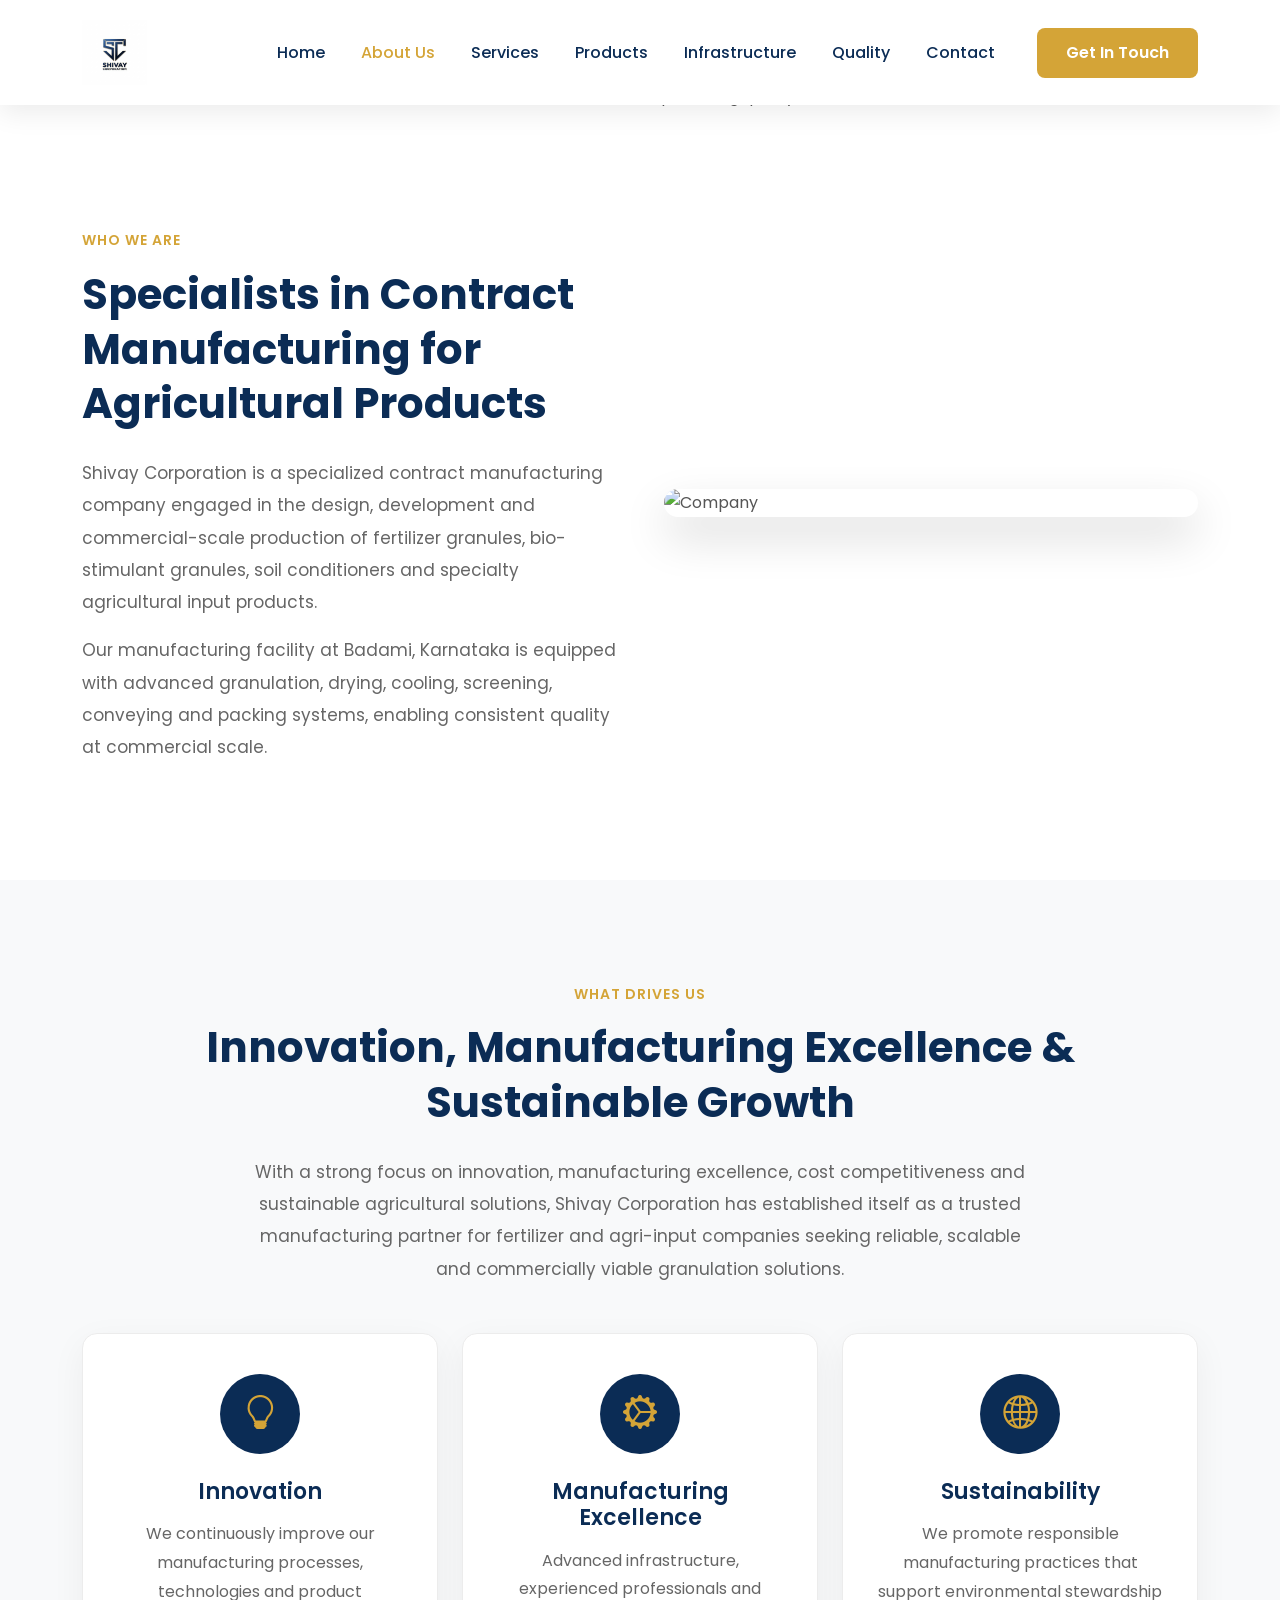
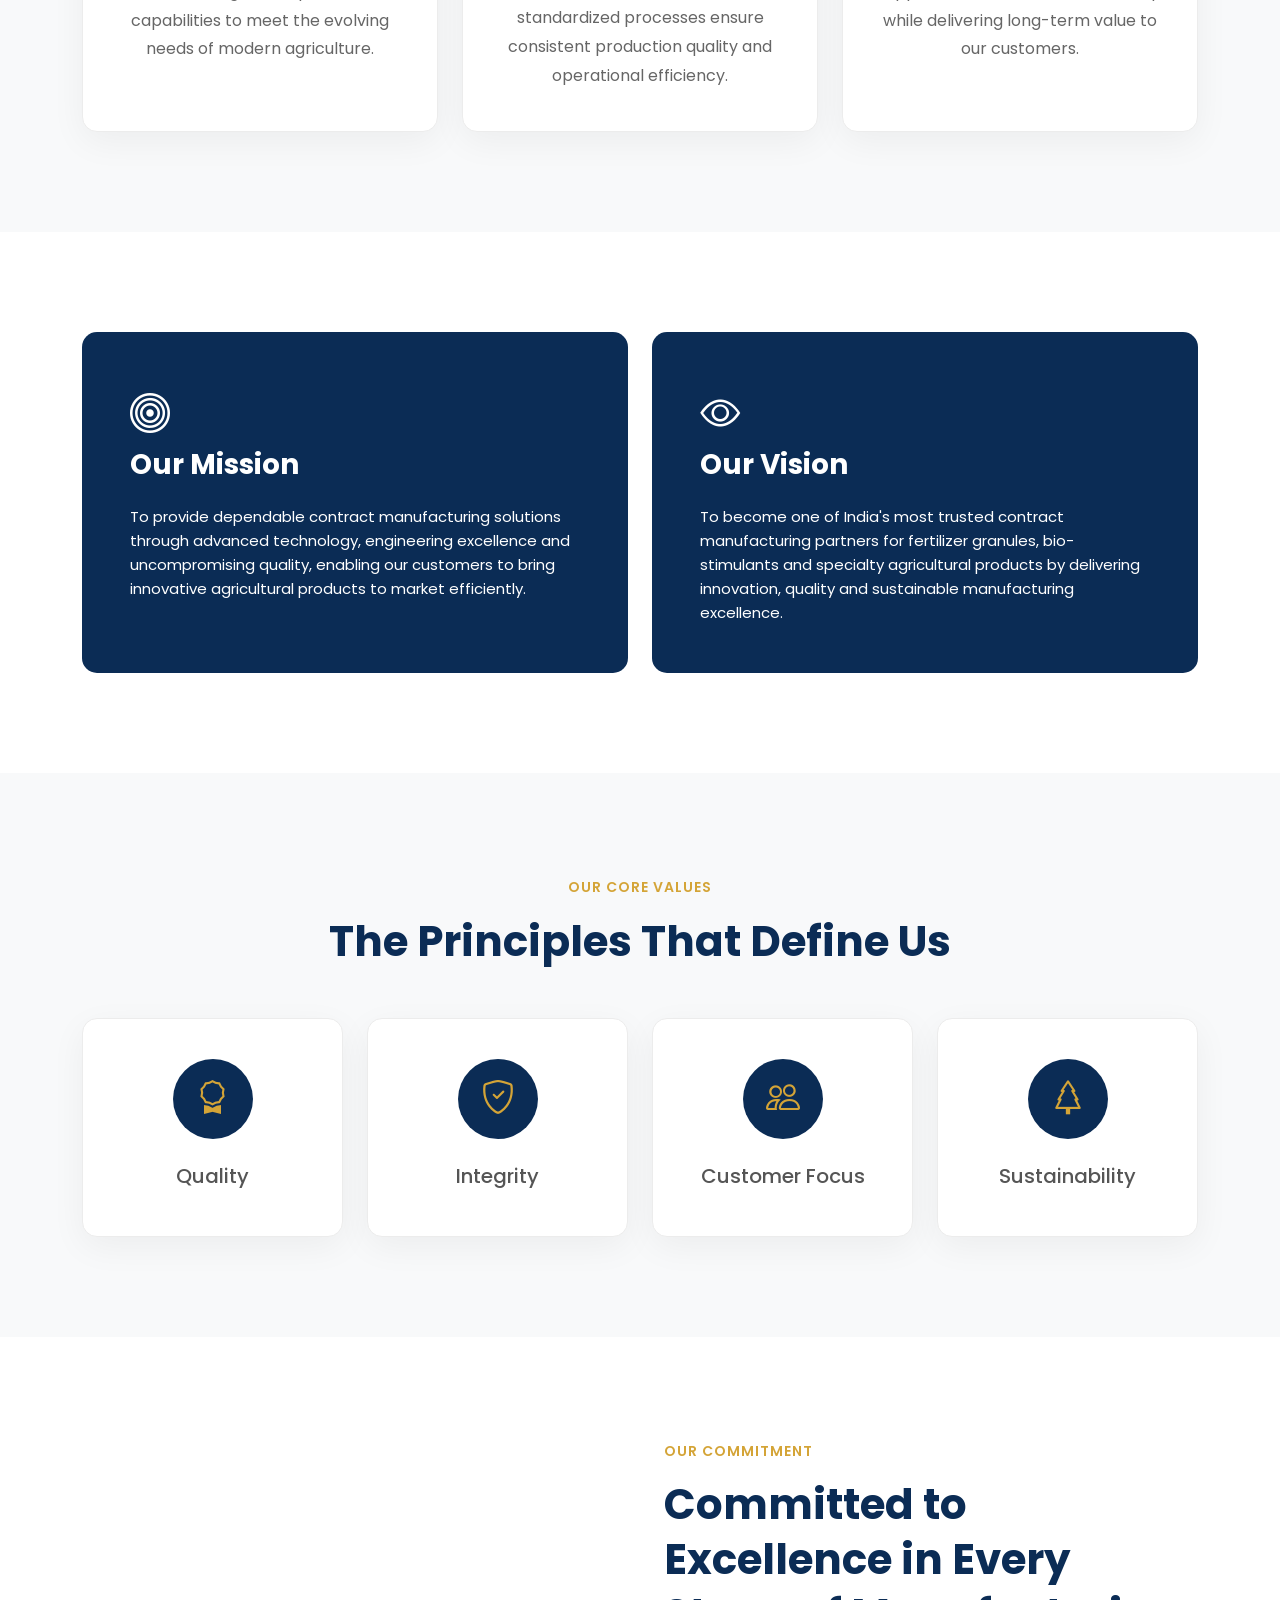
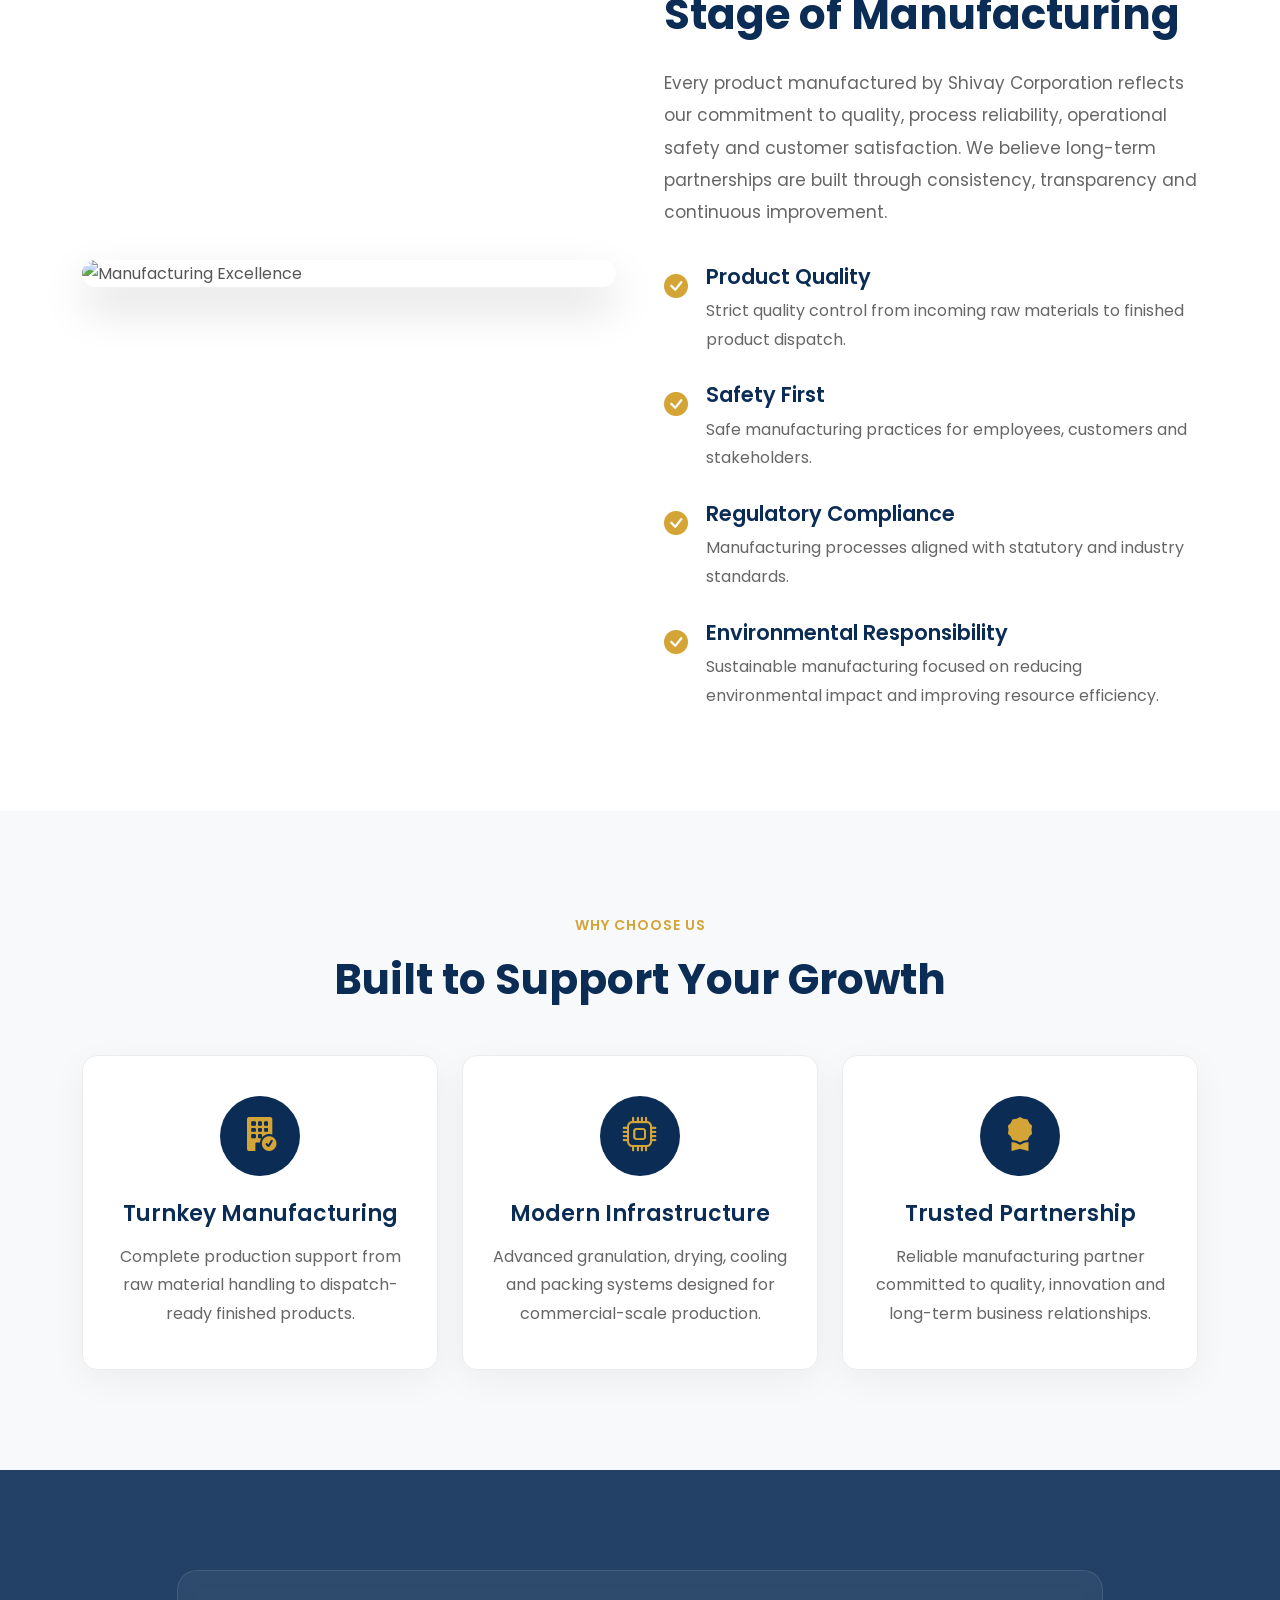
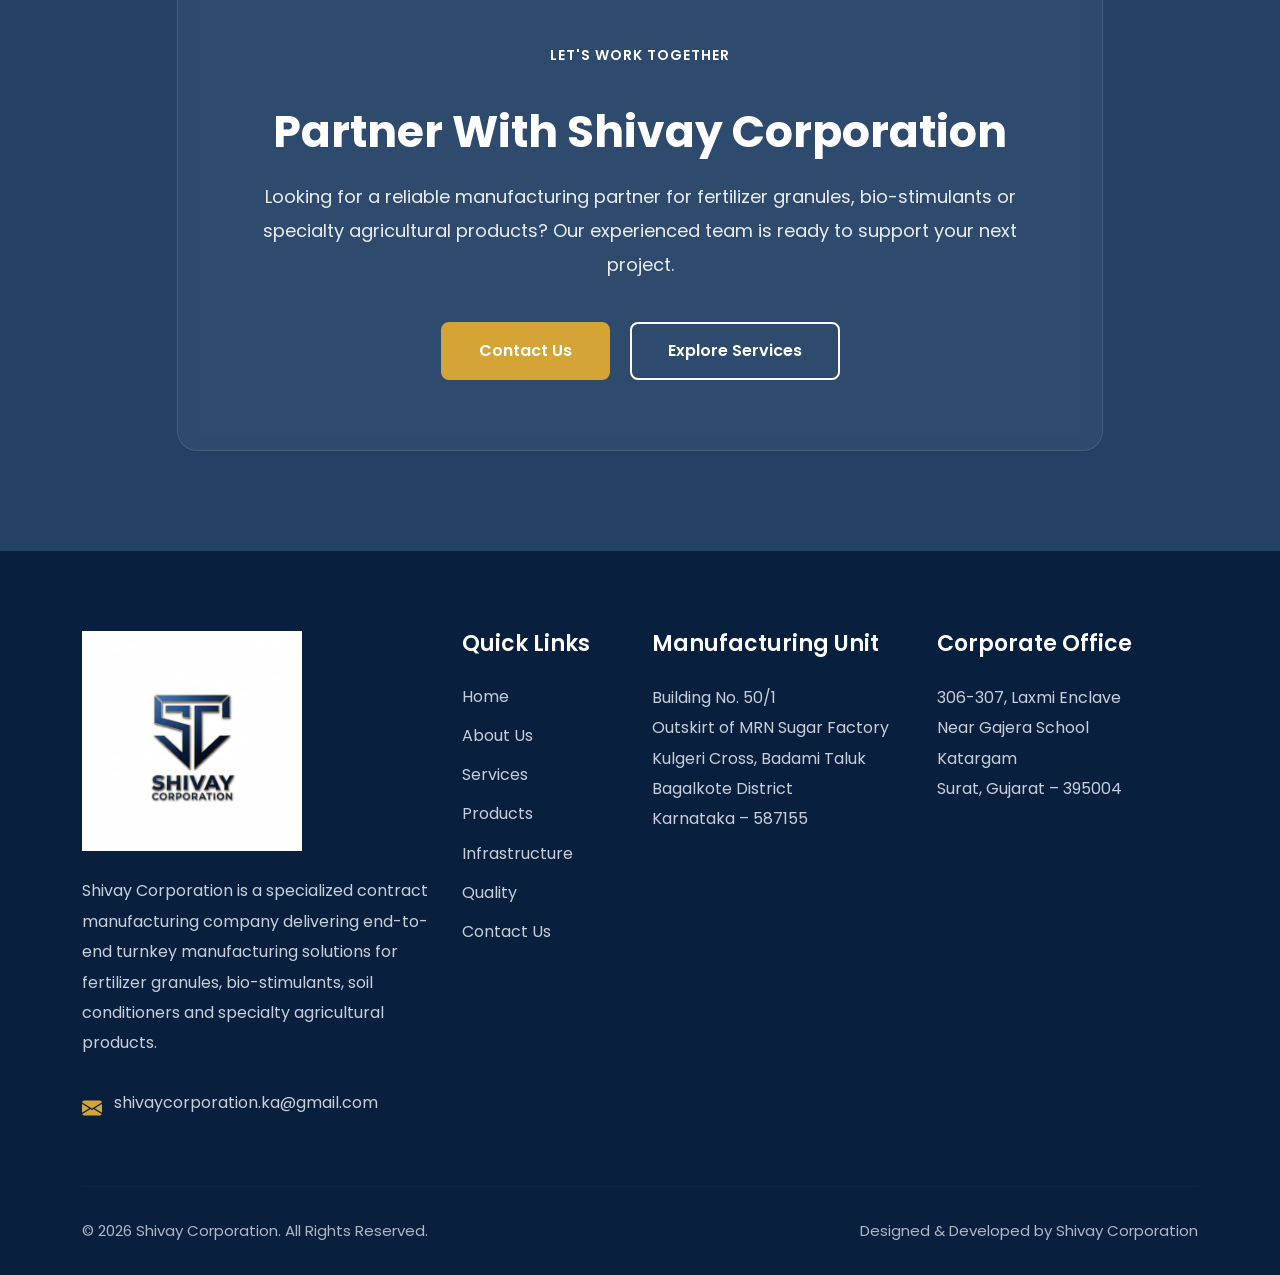
==== about.html @ 4d70c559 "Inital draft" ====
<!DOCTYPE html>
<html lang="en">

<head>

    <!-- Meta -->
    <meta charset="UTF-8">
    <meta name="viewport" content="width=device-width, initial-scale=1.0">

    <title>About Us | Shivay Corporation</title>

    <meta name="description"
        content="Shivay Corporation is a specialized contract manufacturing company engaged in fertilizer granules, bio-stimulants, soil conditioners and specialty agricultural products.">

    <meta name="keywords"
        content="About Shivay Corporation, Fertilizer Granules, Contract Manufacturing, Granulation Plant">

    <meta name="author" content="Shivay Corporation">

    <link rel="icon" href="assets/images/logo.png">

    <!-- Bootstrap -->
    <link href="https://cdn.jsdelivr.net/npm/bootstrap@5.3.7/dist/css/bootstrap.min.css" rel="stylesheet">

    <!-- Bootstrap Icons -->
    <link rel="stylesheet"
        href="https://cdn.jsdelivr.net/npm/bootstrap-icons@1.11.3/font/bootstrap-icons.min.css">

    <!-- Google Font -->
    <link
        href="https://fonts.googleapis.com/css2?family=Poppins:wght@300;400;500;600;700;800&display=swap"
        rel="stylesheet">

    <!-- CSS -->
    <link rel="stylesheet" href="assets/css/style.css">
    <link rel="stylesheet" href="assets/css/responsive.css">

</head>

<body>

    <!-- ===========================
            HEADER
    =========================== -->

    <header class="header">

        <nav class="navbar navbar-expand-lg">

            <div class="container">

                <a class="navbar-brand" href="index.html">

                    <img src="assets/images/logo.png"
                        class="logo"
                        alt="Shivay Corporation">

                </a>

                <button class="navbar-toggler"
                    type="button"
                    data-bs-toggle="collapse"
                    data-bs-target="#navbar">

                    <span class="navbar-toggler-icon"></span>

                </button>

                <div class="collapse navbar-collapse justify-content-end"
                    id="navbar">

                    <ul class="navbar-nav">

                        <li class="nav-item">
                            <a href="index.html" class="nav-link">Home</a>
                        </li>

                        <li class="nav-item">
                            <a href="about.html" class="nav-link active">About Us</a>
                        </li>

                        <li class="nav-item">
                            <a href="services.html" class="nav-link">Services</a>
                        </li>

                        <li class="nav-item">
                            <a href="products.html" class="nav-link">Products</a>
                        </li>

                        <li class="nav-item">
                            <a href="infrastructure.html" class="nav-link">Infrastructure</a>
                        </li>

                        <li class="nav-item">
                            <a href="quality.html" class="nav-link">Quality</a>
                        </li>

                        <li class="nav-item">
                            <a href="contact.html" class="nav-link">Contact</a>
                        </li>

                    </ul>

                    <a href="contact.html"
                        class="btn btn-contact ms-lg-4">

                        Get In Touch

                    </a>

                </div>

            </div>

        </nav>

    </header>



    <!-- ===========================
            PAGE HERO
    =========================== -->

    <section class="page-banner">

        <div class="page-banner-overlay"></div>

        <div class="container">

            <div class="row justify-content-center text-center">

                <div class="col-lg-8">

                    <h1>

                        About Shivay Corporation

                    </h1>

                    <p>

                        Delivering reliable contract manufacturing solutions
                        through innovation, engineering excellence and
                        uncompromising quality.

                    </p>

                </div>

            </div>

        </div>

    </section>



    <!-- ===========================
            WHO WE ARE
    =========================== -->

    <section class="section-padding">

        <div class="container">

            <div class="row align-items-center g-5">

                <div class="col-lg-6">

                    <span class="section-subtitle">

                        Who We Are

                    </span>

                    <h2 class="section-title">

                        Specialists in Contract Manufacturing for Agricultural Products

                    </h2>

                    <p class="section-text">

                        Shivay Corporation is a specialized contract manufacturing
                        company engaged in the design, development and
                        commercial-scale production of fertilizer granules,
                        bio-stimulant granules, soil conditioners and
                        specialty agricultural input products.

                    </p>

                    <p class="section-text">

                        Our manufacturing facility at Badami, Karnataka is
                        equipped with advanced granulation, drying,
                        cooling, screening, conveying and packing systems,
                        enabling consistent quality at commercial scale.

                    </p>

                </div>

                <div class="col-lg-6">

                    <img src="assets/images/about/company-building.jpg"
                        class="img-fluid rounded-4 shadow-lg"
                        alt="Company">

                </div>

            </div>

        </div>

    </section>

        <!-- ===========================
            WHAT DRIVES US
    =========================== -->

    <section class="section-padding bg-light-section">

        <div class="container">

            <div class="text-center mb-5">

                <span class="section-subtitle">
                    What Drives Us
                </span>

                <h2 class="section-title">
                    Innovation, Manufacturing Excellence & Sustainable Growth
                </h2>

                <p class="section-text mx-auto" style="max-width:800px;">

                    With a strong focus on innovation, manufacturing excellence,
                    cost competitiveness and sustainable agricultural solutions,
                    Shivay Corporation has established itself as a trusted
                    manufacturing partner for fertilizer and agri-input companies
                    seeking reliable, scalable and commercially viable
                    granulation solutions.

                </p>

            </div>

            <div class="row g-4">

                <div class="col-lg-4">

                    <div class="highlight-card">

                        <div class="highlight-icon">

                            <i class="bi bi-lightbulb"></i>

                        </div>

                        <h4>Innovation</h4>

                        <p>

                            We continuously improve our manufacturing processes,
                            technologies and product capabilities to meet the
                            evolving needs of modern agriculture.

                        </p>

                    </div>

                </div>

                <div class="col-lg-4">

                    <div class="highlight-card">

                        <div class="highlight-icon">

                            <i class="bi bi-gear-wide-connected"></i>

                        </div>

                        <h4>Manufacturing Excellence</h4>

                        <p>

                            Advanced infrastructure, experienced professionals
                            and standardized processes ensure consistent
                            production quality and operational efficiency.

                        </p>

                    </div>

                </div>

                <div class="col-lg-4">

                    <div class="highlight-card">

                        <div class="highlight-icon">

                            <i class="bi bi-globe2"></i>

                        </div>

                        <h4>Sustainability</h4>

                        <p>

                            We promote responsible manufacturing practices that
                            support environmental stewardship while delivering
                            long-term value to our customers.

                        </p>

                    </div>

                </div>

            </div>

        </div>

    </section>



    <!-- ===========================
            MISSION & VISION
    =========================== -->

    <section class="section-padding">

        <div class="container">

            <div class="row g-4">

                <div class="col-lg-6">

                    <div class="counter-box h-100 p-5 text-start">

                        <i class="bi bi-bullseye fs-1 mb-4 text-white"></i>

                        <h3 class="mb-4">

                            Our Mission

                        </h3>

                        <p>

                            To provide dependable contract manufacturing
                            solutions through advanced technology,
                            engineering excellence and uncompromising quality,
                            enabling our customers to bring innovative
                            agricultural products to market efficiently.

                        </p>

                    </div>

                </div>

                <div class="col-lg-6">

                    <div class="counter-box h-100 p-5 text-start">

                        <i class="bi bi-eye fs-1 mb-4 text-white"></i>

                        <h3 class="mb-4">

                            Our Vision

                        </h3>

                        <p>

                            To become one of India's most trusted contract
                            manufacturing partners for fertilizer granules,
                            bio-stimulants and specialty agricultural
                            products by delivering innovation, quality and
                            sustainable manufacturing excellence.

                        </p>

                    </div>

                </div>

            </div>

        </div>

    </section>



    <!-- ===========================
            CORE VALUES
    =========================== -->

    <section class="section-padding bg-light-section">

        <div class="container">

            <div class="text-center mb-5">

                <span class="section-subtitle">

                    Our Core Values

                </span>

                <h2 class="section-title">

                    The Principles That Define Us

                </h2>

            </div>

            <div class="row g-4">

                <div class="col-lg-3 col-md-6">

                    <div class="highlight-card">

                        <div class="highlight-icon">

                            <i class="bi bi-award"></i>

                        </div>

                        <h5>Quality</h5>

                    </div>

                </div>

                <div class="col-lg-3 col-md-6">

                    <div class="highlight-card">

                        <div class="highlight-icon">

                            <i class="bi bi-shield-check"></i>

                        </div>

                        <h5>Integrity</h5>

                    </div>

                </div>

                <div class="col-lg-3 col-md-6">

                    <div class="highlight-card">

                        <div class="highlight-icon">

                            <i class="bi bi-people"></i>

                        </div>

                        <h5>Customer Focus</h5>

                    </div>

                </div>

                <div class="col-lg-3 col-md-6">

                    <div class="highlight-card">

                        <div class="highlight-icon">

                            <i class="bi bi-tree"></i>

                        </div>

                        <h5>Sustainability</h5>

                    </div>

                </div>

            </div>

        </div>

    </section>

        <!-- ===========================
            OUR COMMITMENT
    =========================== -->

    <section class="section-padding">

        <div class="container">

            <div class="row align-items-center g-5">

                <div class="col-lg-6">

                    <img src="assets/images/about/manufacturing-floor.jpg"
                        alt="Manufacturing Excellence"
                        class="img-fluid rounded-4 shadow-lg">

                </div>

                <div class="col-lg-6">

                    <span class="section-subtitle">

                        Our Commitment

                    </span>

                    <h2 class="section-title">

                        Committed to Excellence in Every Stage of Manufacturing

                    </h2>

                    <p class="section-text">

                        Every product manufactured by Shivay Corporation reflects
                        our commitment to quality, process reliability,
                        operational safety and customer satisfaction. We believe
                        long-term partnerships are built through consistency,
                        transparency and continuous improvement.

                    </p>

                    <div class="why-list">

                        <div class="why-item">

                            <i class="bi bi-check-circle-fill"></i>

                            <div>

                                <h5>Product Quality</h5>

                                <p>
                                    Strict quality control from incoming raw
                                    materials to finished product dispatch.
                                </p>

                            </div>

                        </div>

                        <div class="why-item">

                            <i class="bi bi-check-circle-fill"></i>

                            <div>

                                <h5>Safety First</h5>

                                <p>
                                    Safe manufacturing practices for employees,
                                    customers and stakeholders.
                                </p>

                            </div>

                        </div>

                        <div class="why-item">

                            <i class="bi bi-check-circle-fill"></i>

                            <div>

                                <h5>Regulatory Compliance</h5>

                                <p>
                                    Manufacturing processes aligned with
                                    statutory and industry standards.
                                </p>

                            </div>

                        </div>

                        <div class="why-item">

                            <i class="bi bi-check-circle-fill"></i>

                            <div>

                                <h5>Environmental Responsibility</h5>

                                <p>
                                    Sustainable manufacturing focused on reducing
                                    environmental impact and improving resource
                                    efficiency.
                                </p>

                            </div>

                        </div>

                    </div>

                </div>

            </div>

        </div>

    </section>



    <!-- ===========================
            WHY CHOOSE SHIVAY
    =========================== -->

    <section class="section-padding bg-light-section">

        <div class="container">

            <div class="text-center mb-5">

                <span class="section-subtitle">

                    Why Choose Us

                </span>

                <h2 class="section-title">

                    Built to Support Your Growth

                </h2>

            </div>

            <div class="row g-4">

                <div class="col-lg-4">

                    <div class="highlight-card">

                        <div class="highlight-icon">

                            <i class="bi bi-building-fill-check"></i>

                        </div>

                        <h4>

                            Turnkey Manufacturing

                        </h4>

                        <p>

                            Complete production support from raw material
                            handling to dispatch-ready finished products.

                        </p>

                    </div>

                </div>

                <div class="col-lg-4">

                    <div class="highlight-card">

                        <div class="highlight-icon">

                            <i class="bi bi-cpu"></i>

                        </div>

                        <h4>

                            Modern Infrastructure

                        </h4>

                        <p>

                            Advanced granulation, drying, cooling and packing
                            systems designed for commercial-scale production.

                        </p>

                    </div>

                </div>

                <div class="col-lg-4">

                    <div class="highlight-card">

                        <div class="highlight-icon">

                            <i class="bi bi-award-fill"></i>

                        </div>

                        <h4>

                            Trusted Partnership

                        </h4>

                        <p>

                            Reliable manufacturing partner committed to quality,
                            innovation and long-term business relationships.

                        </p>

                    </div>

                </div>

            </div>

        </div>

    </section>



    <!-- ===========================
            CALL TO ACTION
    =========================== -->

    <section class="cta-section">

        <div class="container">

            <div class="row justify-content-center">

                <div class="col-lg-10">

                    <div class="cta-box text-center">

                        <span class="section-subtitle text-white">

                            Let's Work Together

                        </span>

                        <h2 class="cta-title">

                            Partner With Shivay Corporation

                        </h2>

                        <p class="cta-text">

                            Looking for a reliable manufacturing partner for
                            fertilizer granules, bio-stimulants or specialty
                            agricultural products? Our experienced team is ready
                            to support your next project.

                        </p>

                        <div class="cta-buttons">

                            <a href="contact.html"
                                class="btn btn-light-custom">

                                Contact Us

                            </a>

                            <a href="services.html"
                                class="btn btn-outline-light-custom">

                                Explore Services

                            </a>

                        </div>

                    </div>

                </div>

            </div>

        </div>

    </section>

        <!-- ==========================================
            FOOTER
    =========================================== -->

    <footer class="footer">

        <div class="container">

            <div class="row gy-5">

                <!-- Company -->

                <div class="col-lg-4">

                    <img src="assets/images/logo.png"
                        alt="Shivay Corporation"
                        class="footer-logo">

                    <p class="footer-about">

                        Shivay Corporation is a specialized contract
                        manufacturing company delivering end-to-end
                        turnkey manufacturing solutions for fertilizer
                        granules, bio-stimulants, soil conditioners
                        and specialty agricultural products.

                    </p>

                    <div class="footer-email">

                        <i class="bi bi-envelope-fill"></i>

                        <a href="mailto:shivaycorporation.ka@gmail.com">

                            shivaycorporation.ka@gmail.com

                        </a>

                    </div>

                </div>



                <!-- Quick Links -->

                <div class="col-lg-2 col-md-6">

                    <h4>Quick Links</h4>

                    <ul class="footer-links">

                        <li><a href="index.html">Home</a></li>

                        <li><a href="about.html">About Us</a></li>

                        <li><a href="services.html">Services</a></li>

                        <li><a href="products.html">Products</a></li>

                        <li><a href="infrastructure.html">Infrastructure</a></li>

                        <li><a href="quality.html">Quality</a></li>

                        <li><a href="contact.html">Contact Us</a></li>

                    </ul>

                </div>



                <!-- Manufacturing Unit -->

                <div class="col-lg-3 col-md-6">

                    <h4>Manufacturing Unit</h4>

                    <p>

                        Building No. 50/1<br>

                        Outskirt of MRN Sugar Factory<br>

                        Kulgeri Cross, Badami Taluk<br>

                        Bagalkote District<br>

                        Karnataka – 587155

                    </p>

                </div>



                <!-- Corporate Office -->

                <div class="col-lg-3">

                    <h4>Corporate Office</h4>

                    <p>

                        306-307, Laxmi Enclave<br>

                        Near Gajera School<br>

                        Katargam<br>

                        Surat, Gujarat – 395004

                    </p>

                </div>

            </div>



            <hr class="footer-divider">



            <div class="footer-bottom">

                <div class="row align-items-center">

                    <div class="col-md-6">

                        <p>

                            © 2026 Shivay Corporation.
                            All Rights Reserved.

                        </p>

                    </div>

                    <div class="col-md-6 text-md-end">

                        <p>

                            Designed & Developed by Shivay Corporation

                        </p>

                    </div>

                </div>

            </div>

        </div>

    </footer>



    <!-- Bootstrap JS -->

    <script src="https://cdn.jsdelivr.net/npm/bootstrap@5.3.7/dist/js/bootstrap.bundle.min.js"></script>



    <!-- Custom JS -->

    <script src="assets/js/script.js"></script>

</body>

</html>
---- assets/css/style.css ----
/*==================================================
SHIVAY CORPORATION
Main Stylesheet
==================================================*/


/*==================================================
GOOGLE FONT
==================================================*/

body{
    font-family:'Poppins',sans-serif;
    font-size:16px;
    line-height:1.7;
    color:#555;
    background:#ffffff;
    overflow-x:hidden;
}


/*==================================================
RESET
==================================================*/

*{
    margin:0;
    padding:0;
    box-sizing:border-box;
}

html{
    scroll-behavior:smooth;
}

img{
    max-width:100%;
    display:block;
}

a{
    text-decoration:none;
    transition:.3s ease;
}

ul{
    list-style:none;
    padding:0;
    margin:0;
}

section{
    position:relative;
}

.section-padding{
    padding:100px 0;
}


/*==================================================
COLORS
==================================================

Primary Blue : #0B2C55
Gold         : #D4A437
Light BG     : #F8F9FA
Text         : #555555
Heading      : #1F2937

==================================================*/


/*==================================================
TYPOGRAPHY
==================================================*/

.section-subtitle{

    display:inline-block;

    color:#D4A437;

    font-weight:600;

    letter-spacing:1px;

    text-transform:uppercase;

    margin-bottom:15px;

    font-size:14px;

}

.section-title{

    font-size:42px;

    font-weight:700;

    color:#0B2C55;

    line-height:1.3;

    margin-bottom:25px;

}

.section-text{

    font-size:17px;

    color:#666;

    line-height:1.9;

}


/*==================================================
BUTTONS
==================================================*/

.btn-primary-custom{

    display:inline-block;

    background:#D4A437;

    color:#fff;

    padding:14px 34px;

    border-radius:8px;

    font-weight:600;

    transition:.35s;

    border:2px solid #D4A437;

}

.btn-primary-custom:hover{

    background:#b98c24;

    border-color:#b98c24;

    color:#fff;

}


.btn-outline-custom{

    display:inline-block;

    margin-left:15px;

    padding:14px 34px;

    border:2px solid #fff;

    color:#fff;

    border-radius:8px;

    font-weight:600;

}

.btn-outline-custom:hover{

    background:#fff;

    color:#0B2C55;

}


/*==================================================
HEADER
==================================================*/

.header{

    position:fixed;

    top:0;

    left:0;

    width:100%;

    z-index:9999;

    background:#ffffff;

    box-shadow:0 8px 25px rgba(0,0,0,.08);

}

.navbar{

    padding:15px 0;

}

.logo{

    height:65px;

    width:auto;

}

.navbar-nav .nav-link{

    color:#0B2C55;

    font-weight:500;

    margin:0 10px;

    transition:.3s;

}

.navbar-nav .nav-link:hover{

    color:#D4A437;

}

.navbar-nav .nav-link.active{

    color:#D4A437;

}

.btn-contact{

    background:#D4A437;

    color:#fff;

    padding:12px 28px;

    border-radius:8px;

    font-weight:600;

}

.btn-contact:hover{

    background:#0B2C55;

    color:#fff;

}

/*==================================================
HERO SECTION
==================================================*/

.hero{

    position:relative;

    min-height:100vh;

    display:flex;

    align-items:center;

    background:url('../images/home/hero-banner.jpg') center center/cover no-repeat;

    overflow:hidden;

}

.hero-overlay{

    position:absolute;

    top:0;

    left:0;

    width:100%;

    height:100%;

    background:linear-gradient(
        90deg,
        rgba(11,44,85,.92) 0%,
        rgba(11,44,85,.82) 45%,
        rgba(11,44,85,.45) 100%
    );

}

.hero .container{

    position:relative;

    z-index:2;

}

.hero-tag{

    display:inline-block;

    background:rgba(255,255,255,.15);

    color:#ffffff;

    padding:10px 20px;

    border-radius:50px;

    font-size:14px;

    font-weight:500;

    margin-bottom:25px;

    border:1px solid rgba(255,255,255,.2);

}

.hero-title{

    color:#ffffff;

    font-size:62px;

    font-weight:700;

    line-height:1.2;

    margin-bottom:25px;

}

.hero-title span{

    color:#D4A437;

}

.hero-description{

    color:#ffffff;

    font-size:18px;

    line-height:1.9;

    max-width:650px;

    margin-bottom:40px;

    opacity:.95;

}

.hero-buttons{

    display:flex;

    align-items:center;

    gap:20px;

    flex-wrap:wrap;

}

.hero-buttons .btn{

    padding:15px 34px;

    border-radius:8px;

    font-weight:600;

}

.hero-scroll{

    position:absolute;

    bottom:35px;

    left:50%;

    transform:translateX(-50%);

    z-index:3;

    color:#ffffff;

    display:flex;

    flex-direction:column;

    align-items:center;

    gap:8px;

    animation:scrollMove 2s infinite;

}

.hero-scroll span{

    font-size:13px;

    letter-spacing:2px;

    text-transform:uppercase;

}

.hero-scroll i{

    font-size:22px;

}

@keyframes scrollMove{

    0%{

        transform:translate(-50%,0);

    }

    50%{

        transform:translate(-50%,10px);

    }

    100%{

        transform:translate(-50%,0);

    }

}

/*==================================================
COMPANY INTRO
==================================================*/

.company-intro{

    background:#ffffff;

}

.intro-image{

    position:relative;

}

.intro-image img{

    width:100%;

    border-radius:20px;

    object-fit:cover;

    transition:.4s ease;

    box-shadow:0 15px 45px rgba(0,0,0,.12);

}

.intro-image img:hover{

    transform:scale(1.02);

}

.company-intro .section-title{

    max-width:600px;

}

.company-intro .section-text{

    margin-bottom:20px;

}

.company-intro .btn-primary-custom{

    margin-top:15px;

}

/*==================================================
HIGHLIGHTS
==================================================*/

.highlights{

    background:#f8f9fa;

}

.highlight-card{

    background:#ffffff;

    padding:40px 30px;

    border-radius:15px;

    height:100%;

    text-align:center;

    transition:.35s ease;

    border:1px solid #ececec;

    box-shadow:0 10px 35px rgba(0,0,0,.05);

}

.highlight-card:hover{

    transform:translateY(-8px);

    box-shadow:0 18px 45px rgba(0,0,0,.12);

}

.highlight-icon{

    width:80px;

    height:80px;

    margin:0 auto 25px;

    border-radius:50%;

    background:#0B2C55;

    display:flex;

    justify-content:center;

    align-items:center;

}

.highlight-icon i{

    color:#D4A437;

    font-size:34px;

}

.highlight-card h4{

    color:#0B2C55;

    font-size:22px;

    font-weight:600;

    margin-bottom:15px;

}

.highlight-card p{

    color:#666;

    margin-bottom:0;

    line-height:1.8;

}

/*==================================================
WHAT WE MANUFACTURE
==================================================*/

.products-overview{

    background:#ffffff;

}

.product-card{

    background:#ffffff;

    border-radius:18px;

    overflow:hidden;

    box-shadow:0 12px 35px rgba(0,0,0,.08);

    transition:.35s;

    height:100%;

}

.product-card:hover{

    transform:translateY(-8px);

    box-shadow:0 20px 45px rgba(0,0,0,.15);

}

.product-card img{

    width:100%;

    height:240px;

    object-fit:cover;

}

.product-content{

    padding:30px;

}

.product-content h4{

    color:#0B2C55;

    font-size:24px;

    font-weight:600;

    margin-bottom:15px;

}

.product-content p{

    color:#666;

    margin-bottom:0;

    line-height:1.8;

}

/*==================================================
WHY PARTNER WITH SHIVAY
==================================================*/

.why-choose{

    background:#f8f9fa;

}

.why-image img{

    width:100%;

    border-radius:20px;

    box-shadow:0 20px 50px rgba(0,0,0,.12);

    object-fit:cover;

    transition:.4s;

}

.why-image img:hover{

    transform:scale(1.02);

}

.why-list{

    margin-top:35px;

}

.why-item{

    display:flex;

    align-items:flex-start;

    gap:18px;

    margin-bottom:28px;

}

.why-item:last-child{

    margin-bottom:0;

}

.why-item i{

    color:#D4A437;

    font-size:24px;

    margin-top:3px;

}

.why-item h5{

    color:#0B2C55;

    font-size:21px;

    font-weight:600;

    margin-bottom:8px;

}

.why-item p{

    color:#666;

    margin-bottom:0;

    line-height:1.8;

}



/*==================================================
ABOUT PREVIEW
==================================================*/

.about-preview{

    background:#ffffff;

}

.about-preview-image img{

    width:100%;

    border-radius:20px;

    box-shadow:0 20px 50px rgba(0,0,0,.12);

}

.counter-box{

    background:#0B2C55;

    color:#ffffff;

    padding:30px 20px;

    text-align:center;

    border-radius:15px;

    height:100%;

    transition:.35s;

}

.counter-box:hover{

    background:#D4A437;

    transform:translateY(-6px);

}

.counter-box h3{

    font-size:28px;

    font-weight:700;

    margin-bottom:10px;

    color:#ffffff;

}

.counter-box p{

    margin:0;

    font-size:15px;

    line-height:1.6;

}



/*==================================================
SERVICES PREVIEW
==================================================*/

.services-preview{

    background:#f8f9fa;

}

.service-card{

    background:#ffffff;

    border-radius:20px;

    overflow:hidden;

    height:100%;

    box-shadow:0 15px 40px rgba(0,0,0,.08);

    transition:.35s;

}

.service-card:hover{

    transform:translateY(-8px);

    box-shadow:0 22px 50px rgba(0,0,0,.15);

}

.service-card img{

    width:100%;

    height:240px;

    object-fit:cover;

}

.service-content{

    padding:30px;

}

.service-icon{

    width:70px;

    height:70px;

    background:#0B2C55;

    color:#D4A437;

    border-radius:50%;

    display:flex;

    justify-content:center;

    align-items:center;

    margin-bottom:25px;

}

.service-icon i{

    font-size:28px;

}

.service-content h4{

    color:#0B2C55;

    font-size:24px;

    font-weight:600;

    margin-bottom:15px;

}

.service-content p{

    color:#666;

    line-height:1.8;

    margin-bottom:20px;

}

.service-content a{

    color:#0B2C55;

    font-weight:600;

}

.service-content a:hover{

    color:#D4A437;

}

.service-content a i{

    margin-left:8px;

}

/*==================================================
CALL TO ACTION
==================================================*/

.cta-section{

    position:relative;

    padding:100px 0;

    background:
        linear-gradient(rgba(11,44,85,.90), rgba(11,44,85,.90)),
        url('../images/home/cta-background.jpg') center center/cover no-repeat;

}

.cta-box{

    padding:70px 60px;

    border-radius:20px;

    background:rgba(255,255,255,.05);

    backdrop-filter:blur(8px);

    border:1px solid rgba(255,255,255,.10);

}

.cta-title{

    color:#ffffff;

    font-size:44px;

    font-weight:700;

    margin:20px 0;

    line-height:1.3;

}

.cta-text{

    color:rgba(255,255,255,.90);

    font-size:18px;

    max-width:760px;

    margin:0 auto 40px;

    line-height:1.9;

}

.cta-buttons{

    display:flex;

    justify-content:center;

    gap:20px;

    flex-wrap:wrap;

}

.btn-light-custom{

    background:#D4A437;

    color:#ffffff;

    border:2px solid #D4A437;

    padding:15px 36px;

    border-radius:8px;

    font-weight:600;

}

.btn-light-custom:hover{

    background:#ffffff;

    color:#0B2C55;

    border-color:#ffffff;

}

.btn-outline-light-custom{

    border:2px solid #ffffff;

    color:#ffffff;

    padding:15px 36px;

    border-radius:8px;

    font-weight:600;

}

.btn-outline-light-custom:hover{

    background:#ffffff;

    color:#0B2C55;

}



/*==================================================
FOOTER
==================================================*/

.footer{

    background:#081f3d;

    color:#d6dbe4;

    padding-top:80px;

}

.footer-logo{

    max-width:220px;

    margin-bottom:25px;

}

.footer-about{

    line-height:1.9;

    margin-bottom:30px;

    color:#c7cfdb;

}

.footer h4{

    color:#ffffff;

    font-size:22px;

    margin-bottom:25px;

    font-weight:600;

}

.footer-links li{

    margin-bottom:12px;

}

.footer-links a{

    color:#c7cfdb;

    transition:.3s;

}

.footer-links a:hover{

    color:#D4A437;

    padding-left:6px;

}

.footer p{

    color:#c7cfdb;

    line-height:1.9;

}

.footer-email{

    display:flex;

    align-items:flex-start;

    gap:12px;

}

.footer-email i{

    color:#D4A437;

    font-size:20px;

    margin-top:3px;

}

.footer-email a{

    color:#c7cfdb;

}

.footer-email a:hover{

    color:#D4A437;

}

.footer-divider{

    margin:60px 0 30px;

    border-color:rgba(255,255,255,.12);

}

.footer-bottom{

    padding-bottom:30px;

}

.footer-bottom p{

    margin:0;

    color:#aeb8c6;

    font-size:15px;

}



/*==================================================
UTILITY
==================================================*/

.rounded-4{

    border-radius:20px !important;

}

.shadow-lg{

    box-shadow:0 20px 45px rgba(0,0,0,.15) !important;
}

.text-gold{

    color:#D4A437;

}

.bg-light-section{

    background:#f8f9fa;
}

/*==================================================
HEADER SCROLL EFFECT
==================================================*/

.header{

    transition:all .35s ease;

}

.header.header-scrolled{

    background:#ffffff;

    padding:0;

    box-shadow:0 10px 30px rgba(0,0,0,.12);

}
---- assets/css/responsive.css ----
/*==================================================
RESPONSIVE CSS
==================================================*/


/*==========================================
Large Devices (1200px)
==========================================*/

@media (max-width:1200px){

.hero-title{

font-size:54px;

}

.section-title{

font-size:38px;

}

}



/*==========================================
Laptop (992px)
==========================================*/

@media (max-width:991px){

.section-padding{

padding:80px 0;

}

.logo{

height:55px;

}

.navbar{

padding:12px 0;

}

.navbar-collapse{

background:#ffffff;

padding:25px;

margin-top:15px;

border-radius:10px;

box-shadow:0 10px 30px rgba(0,0,0,.08);

}

.navbar-nav{

align-items:flex-start !important;

}

.navbar-nav .nav-link{

margin:10px 0;

}

.btn-contact{

margin-top:20px;

display:inline-block;

}

.hero{

text-align:center;

}

.hero-title{

font-size:46px;

}

.hero-description{

max-width:100%;

}

.hero-buttons{

justify-content:center;

}

.section-title{

font-size:36px;

}

.intro-image{

margin-top:40px;

}

.why-image{

margin-bottom:40px;

}

.about-preview-image{

margin-top:40px;

}

.service-card{

margin-bottom:30px;

}

.product-card{

margin-bottom:30px;

}

.footer{

text-align:center;

}

.footer-email{

justify-content:center;

}

.footer-logo{

margin:0 auto 25px;

}

}



/*==========================================
Tablet (768px)
==========================================*/

@media (max-width:768px){

.section-padding{

padding:70px 0;

}

.hero{

padding-top:90px;

min-height:auto;

padding-bottom:100px;

}

.hero-title{

font-size:38px;

line-height:1.3;

}

.hero-description{

font-size:16px;

}

.hero-buttons{

flex-direction:column;

}

.hero-buttons .btn{

width:100%;

}

.btn-outline-custom{

margin-left:0;

}

.section-title{

font-size:32px;

}

.highlight-card{

padding:30px 25px;

}

.product-card img{

height:220px;

}

.service-card img{

height:220px;

}

.cta-box{

padding:50px 30px;

}

.cta-title{

font-size:34px;

}

.cta-buttons{

flex-direction:column;

}

.cta-buttons .btn-light-custom,

.cta-buttons .btn-outline-light-custom{

width:100%;

}

.footer-bottom{

text-align:center;

}

.footer-bottom .text-md-end{

text-align:center !important;

margin-top:10px;

}

}



/*==========================================
Mobile (576px)
==========================================*/

@media (max-width:576px){

body{

font-size:15px;

}

.hero-title{

font-size:32px;

}

.hero-tag{

font-size:12px;

padding:8px 16px;

}

.section-subtitle{

font-size:13px;

}

.section-title{

font-size:28px;

}

.section-text{

font-size:15px;

}

.highlight-icon{

width:65px;

height:65px;

}

.highlight-icon i{

font-size:28px;

}

.product-content{

padding:22px;

}

.product-content h4{

font-size:22px;

}

.service-content{

padding:22px;

}

.service-content h4{

font-size:22px;

}

.counter-box{

margin-bottom:20px;

}

.cta-title{

font-size:28px;

}

.cta-text{

font-size:16px;

}

.footer{

padding-top:60px;

}

.footer h4{

margin-top:25px;

}

}
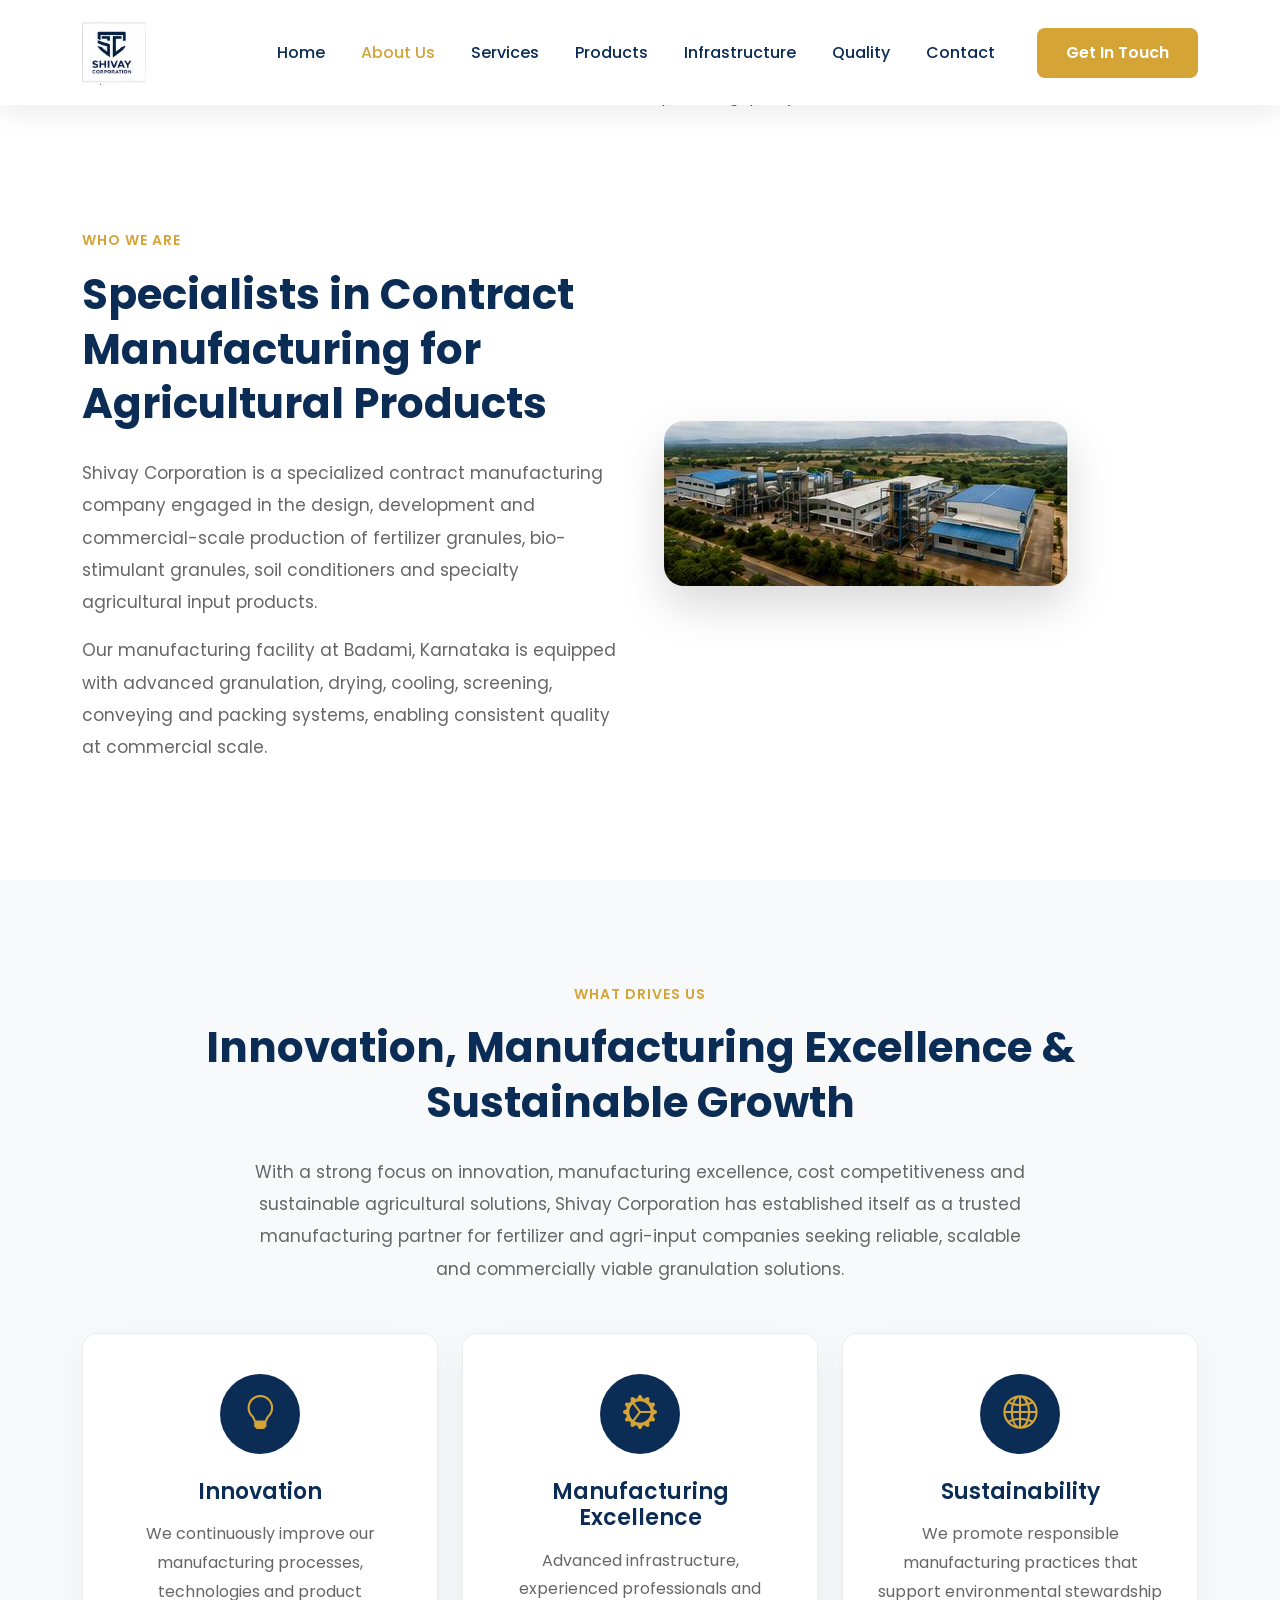
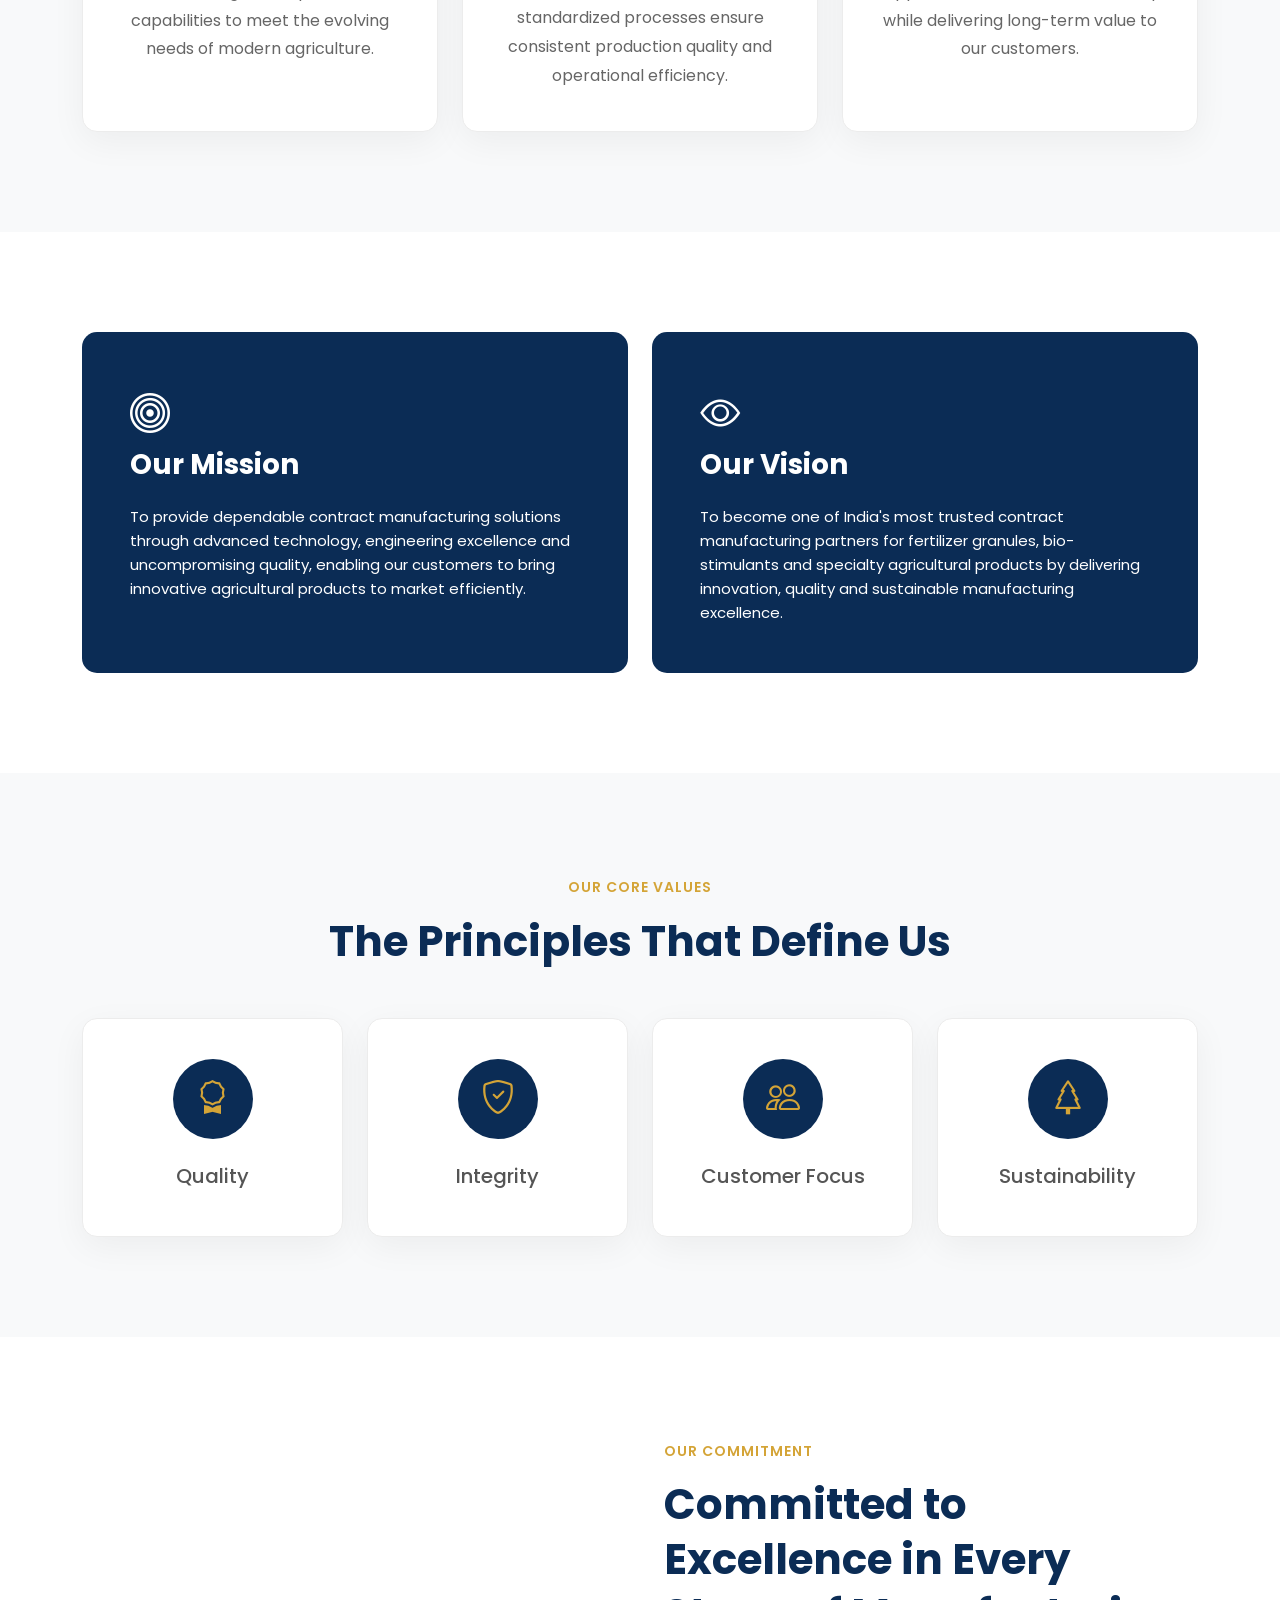
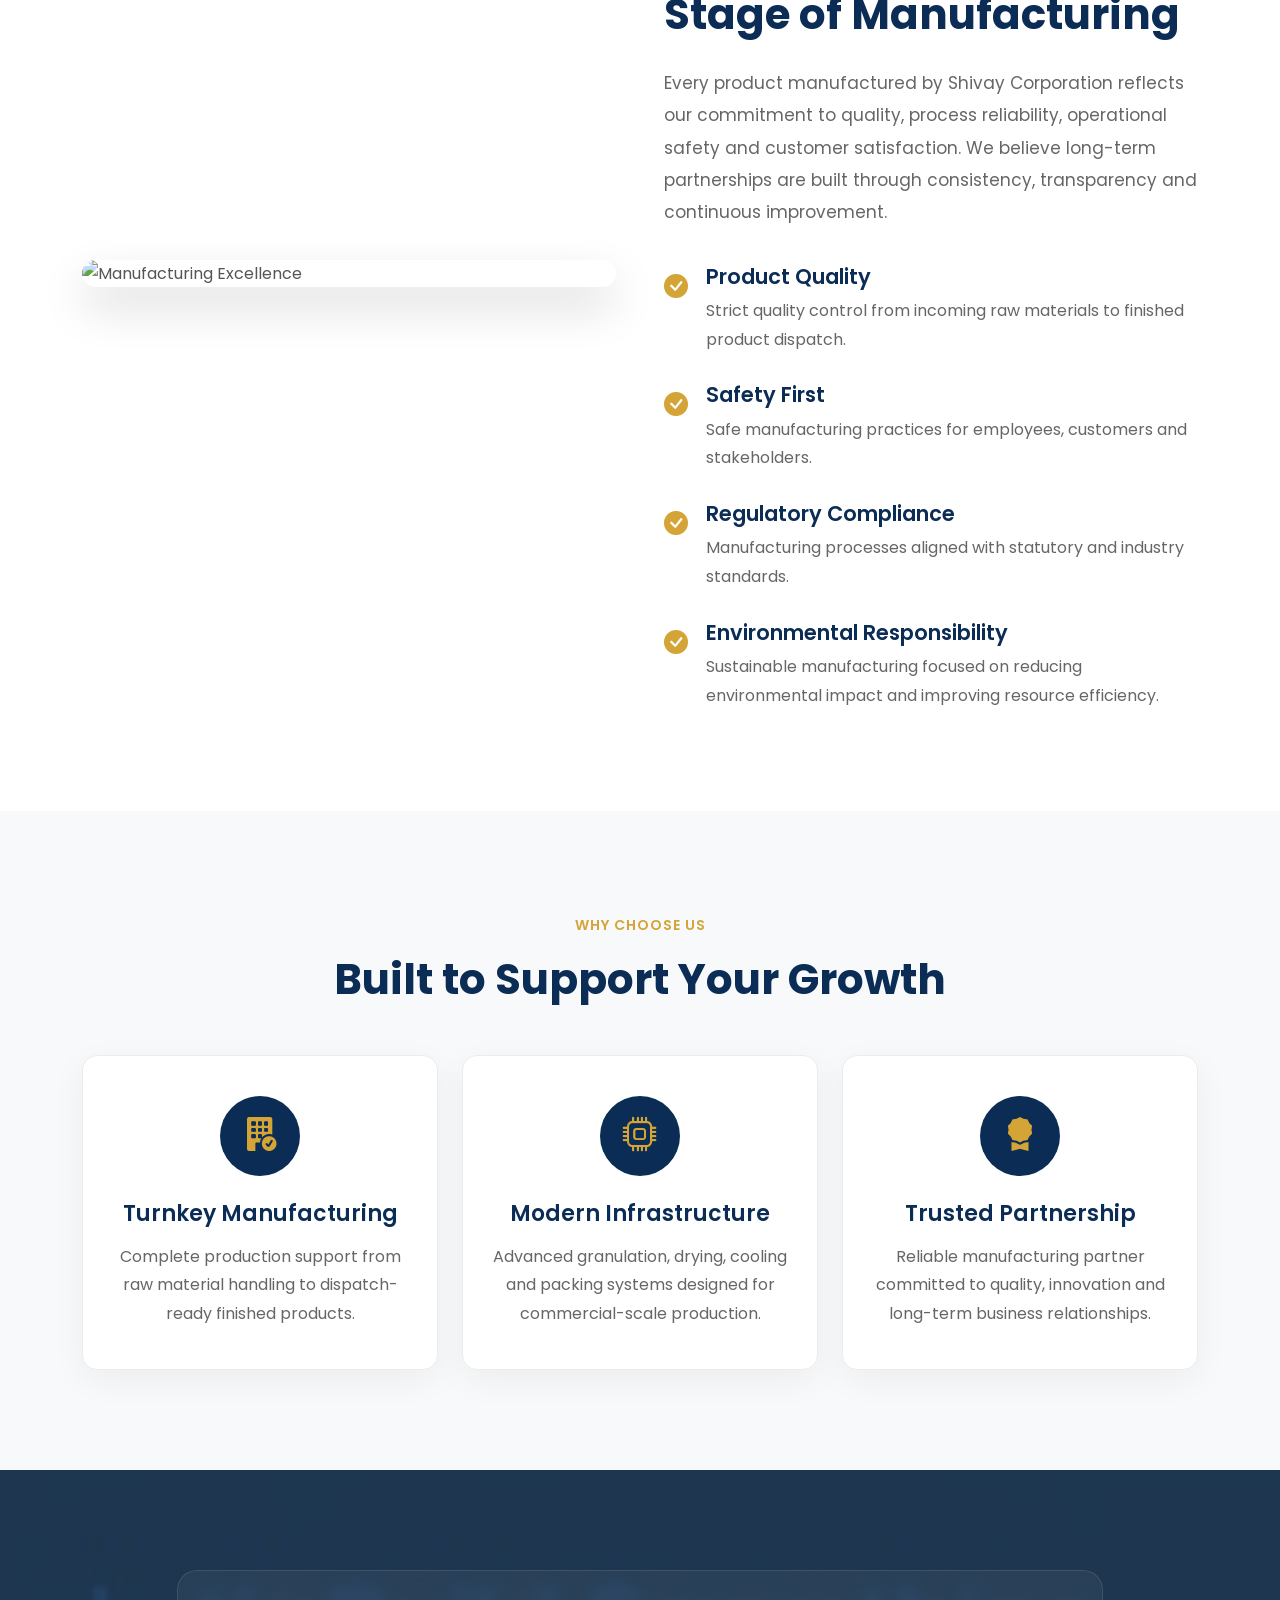
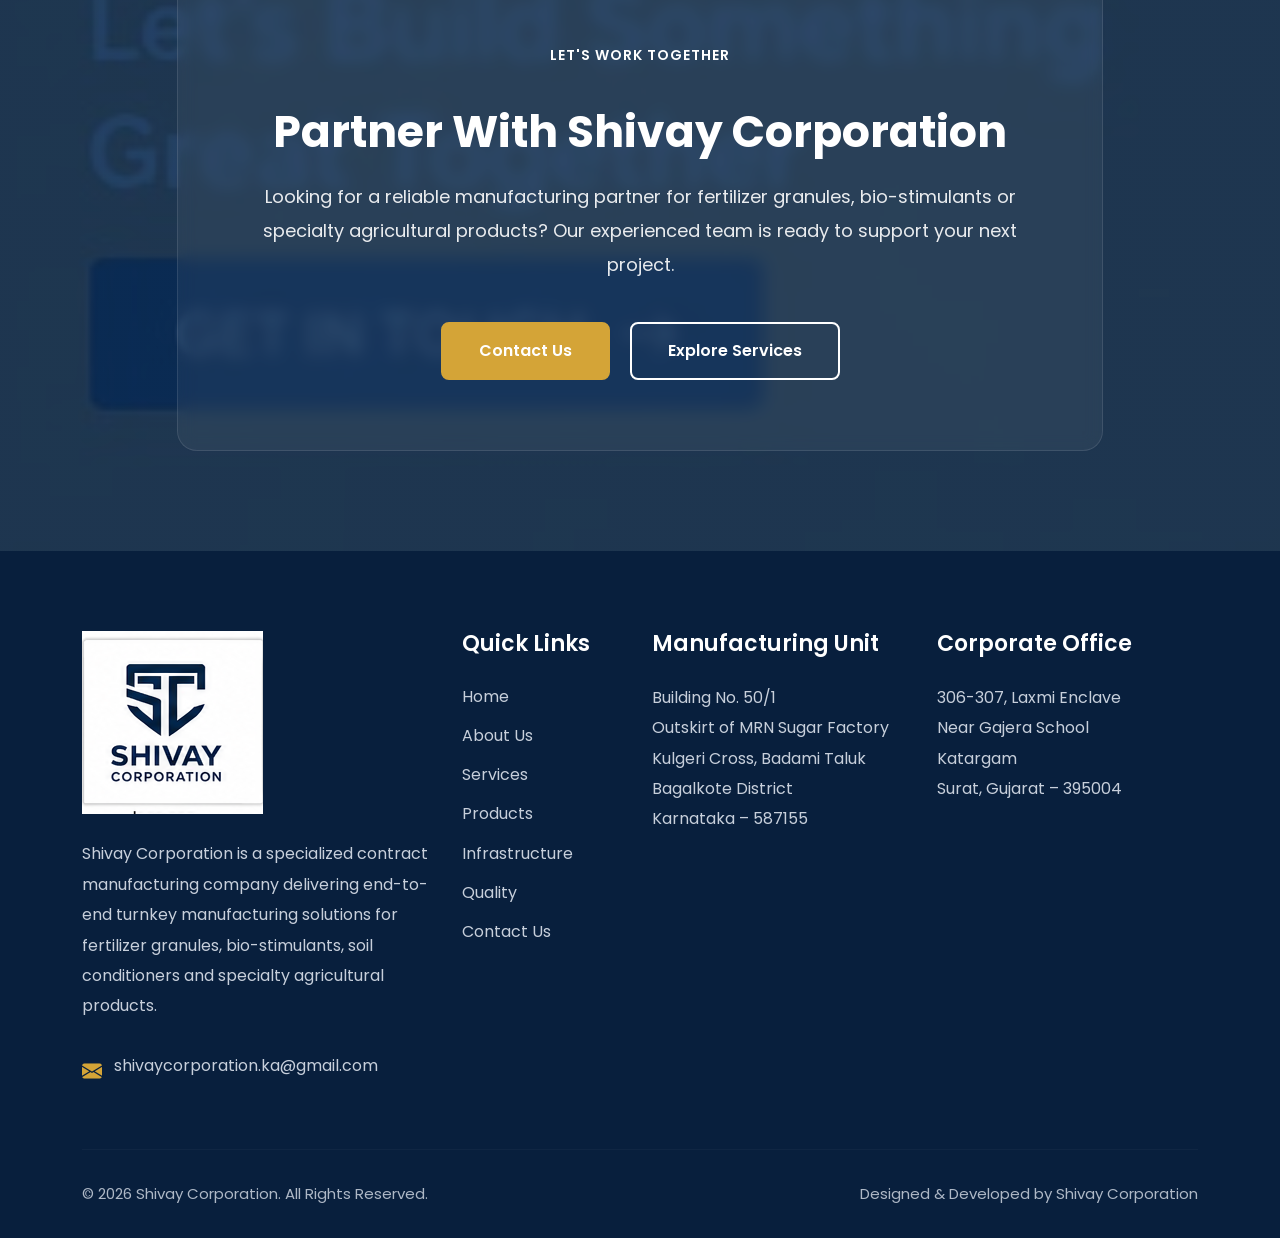
==== commit 829192b7: "updated path" ====
--- a/about.html
+++ b/about.html
@@ -17,7 +17,7 @@
 
     <meta name="author" content="Shivay Corporation">
 
-    <link rel="icon" href="assets/images/logo.png">
+    <link rel="icon" href="assets/images/home/logo.png">
 
     <!-- Bootstrap -->
     <link href="https://cdn.jsdelivr.net/npm/bootstrap@5.3.7/dist/css/bootstrap.min.css" rel="stylesheet">
@@ -51,7 +51,7 @@
 
                 <a class="navbar-brand" href="index.html">
 
-                    <img src="assets/images/logo.png"
+                    <img src="assets/images/home/logo.png"
                         class="logo"
                         alt="Shivay Corporation">
 
@@ -203,7 +203,7 @@
 
                 <div class="col-lg-6">
 
-                    <img src="assets/images/about/company-building.jpg"
+                    <img src="assets/images/home/company-building.jpg"
                         class="img-fluid rounded-4 shadow-lg"
                         alt="Company">
 
@@ -506,7 +506,7 @@
 
                 <div class="col-lg-6">
 
-                    <img src="assets/images/about/manufacturing-floor.jpg"
+                    <img src="assets/images/home/manufacturing-floor.jpg"
                         alt="Manufacturing Excellence"
                         class="img-fluid rounded-4 shadow-lg">
 
@@ -811,7 +811,7 @@
 
                 <div class="col-lg-4">
 
-                    <img src="assets/images/logo.png"
+                    <img src="assets/images/home/logo.png"
                         alt="Shivay Corporation"
                         class="footer-logo">
 
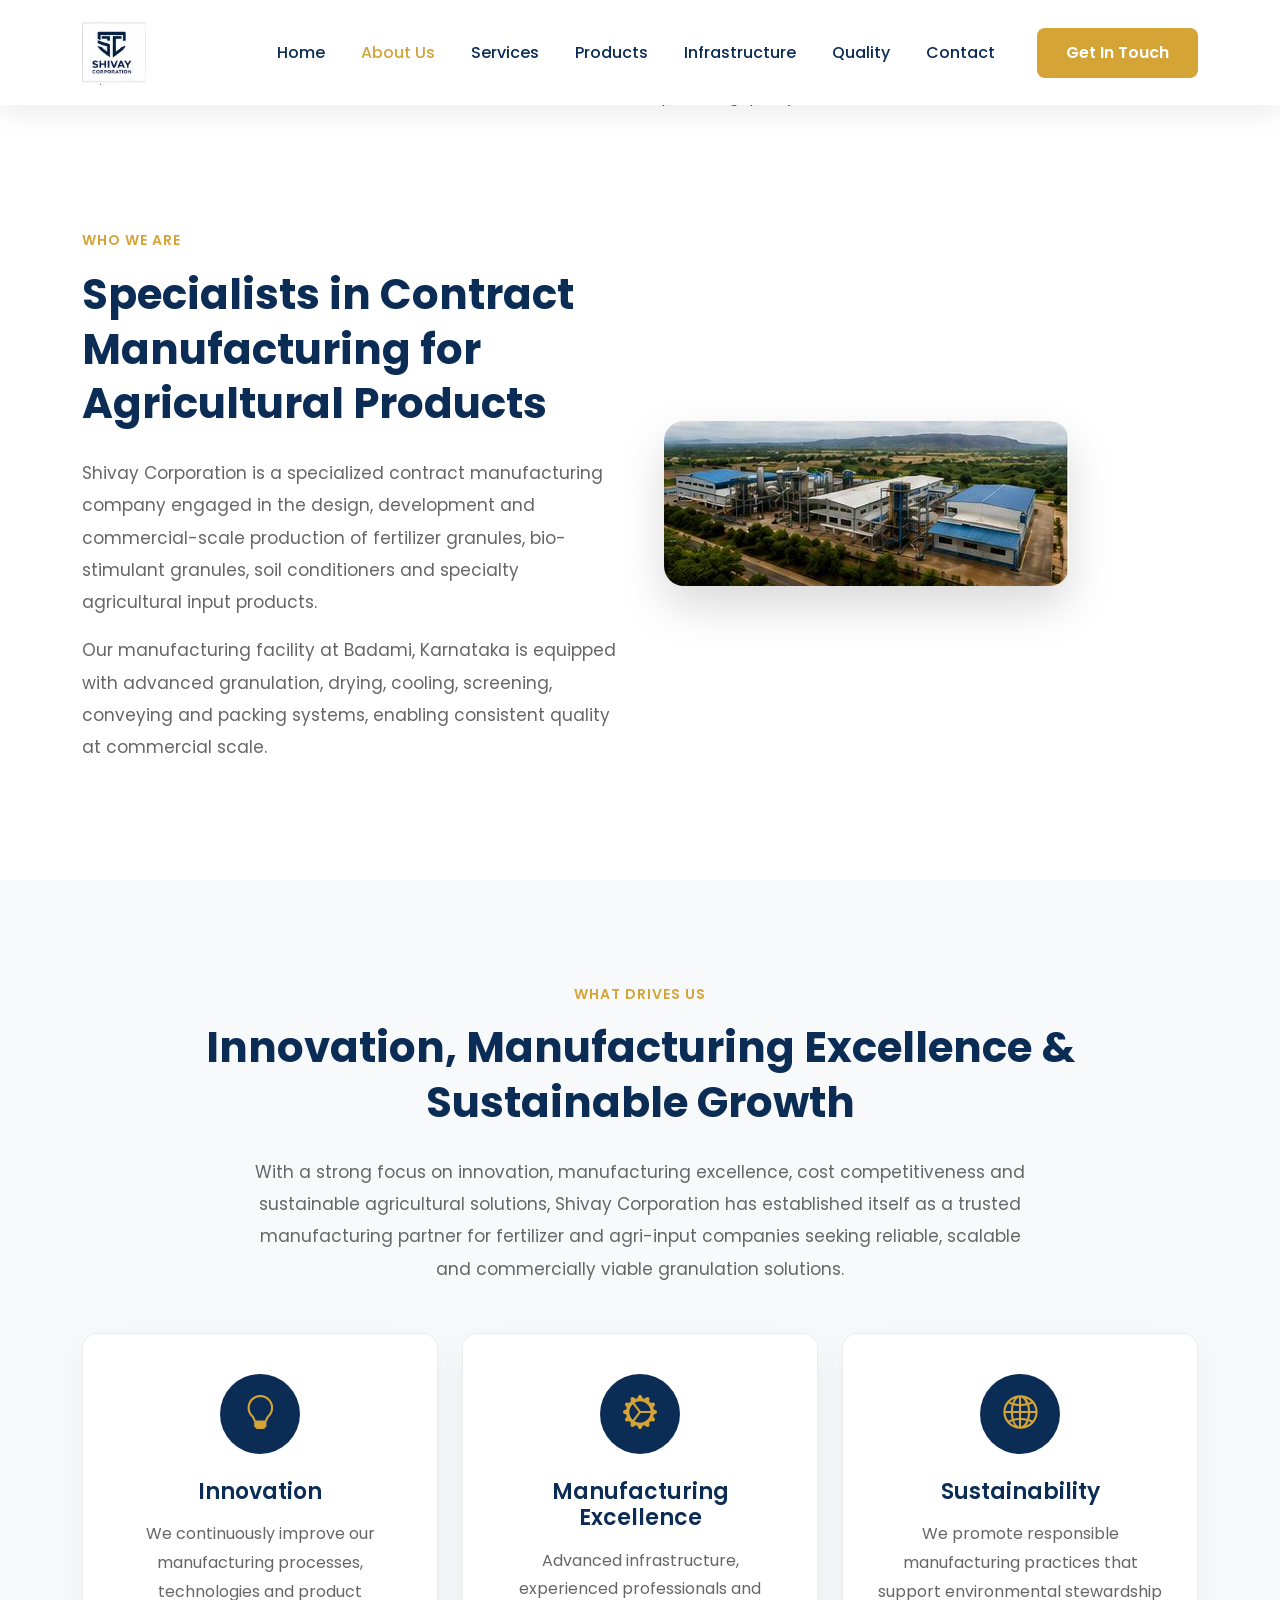
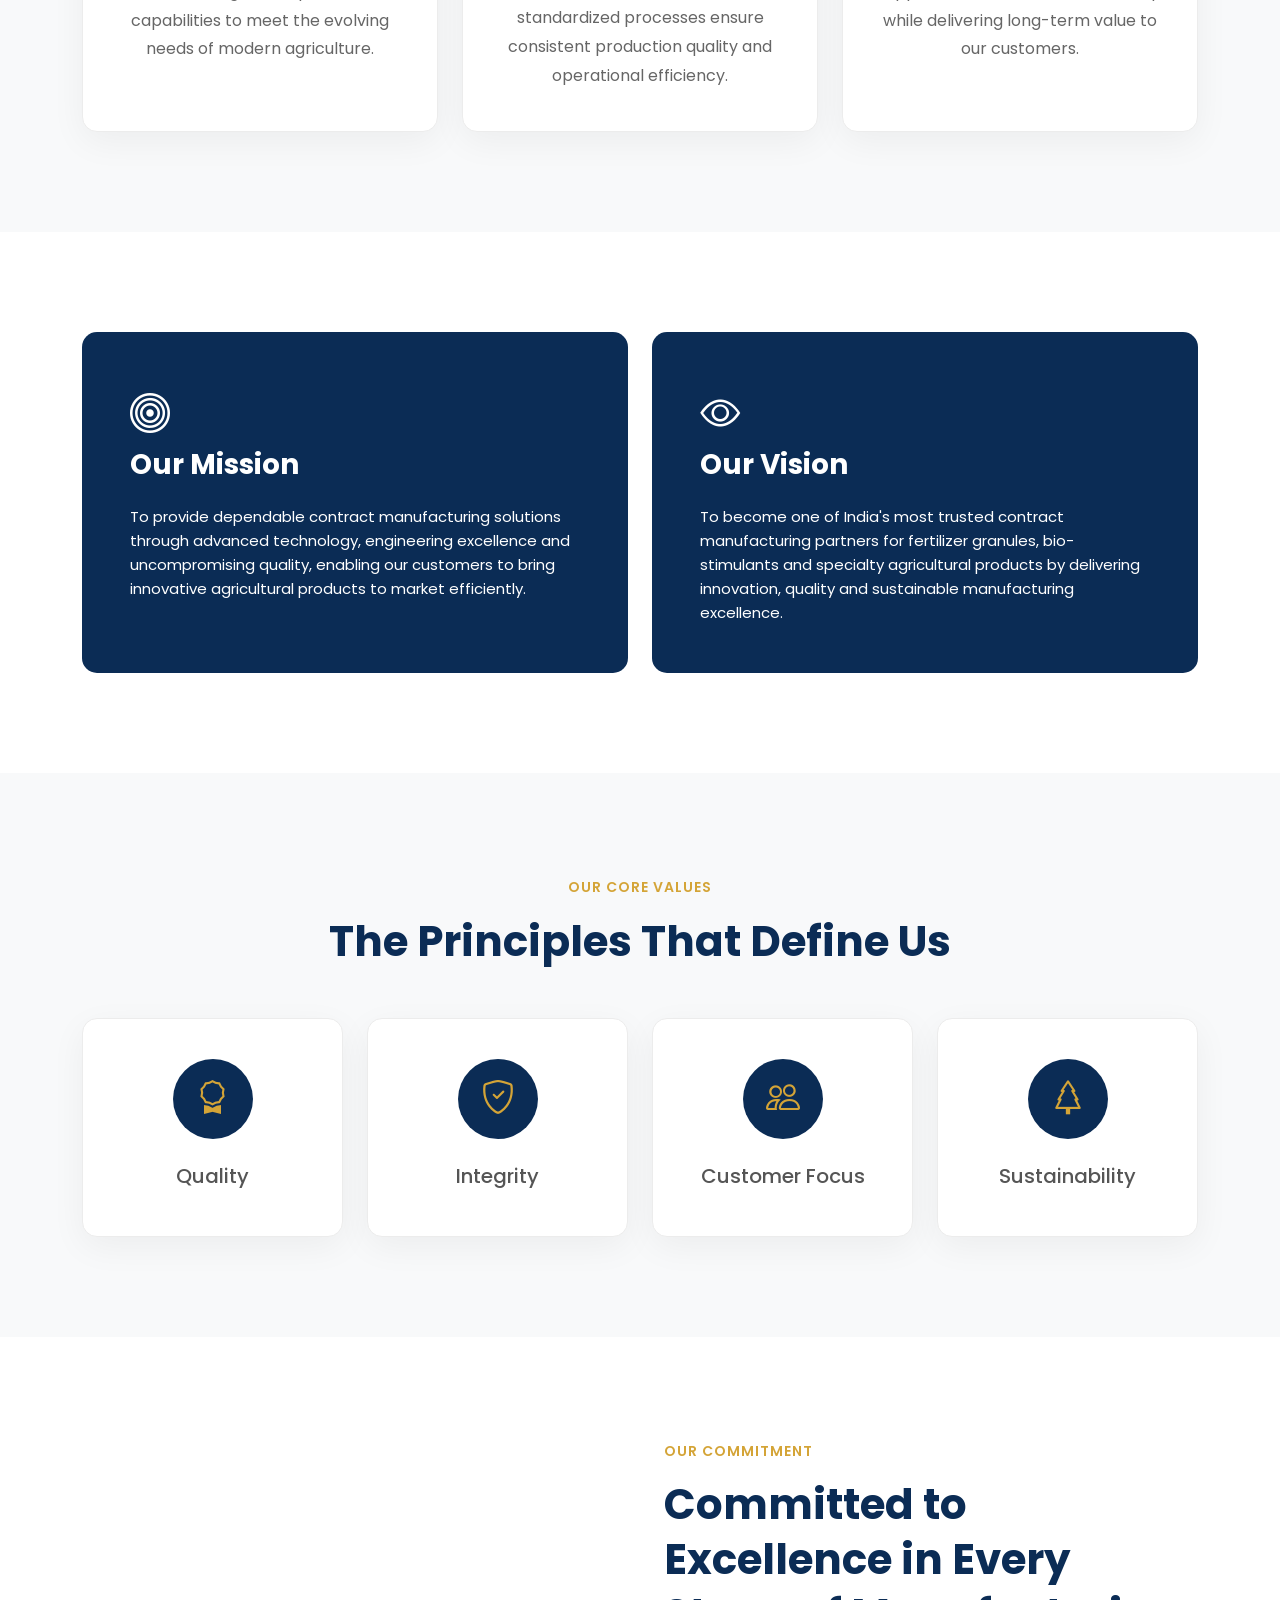
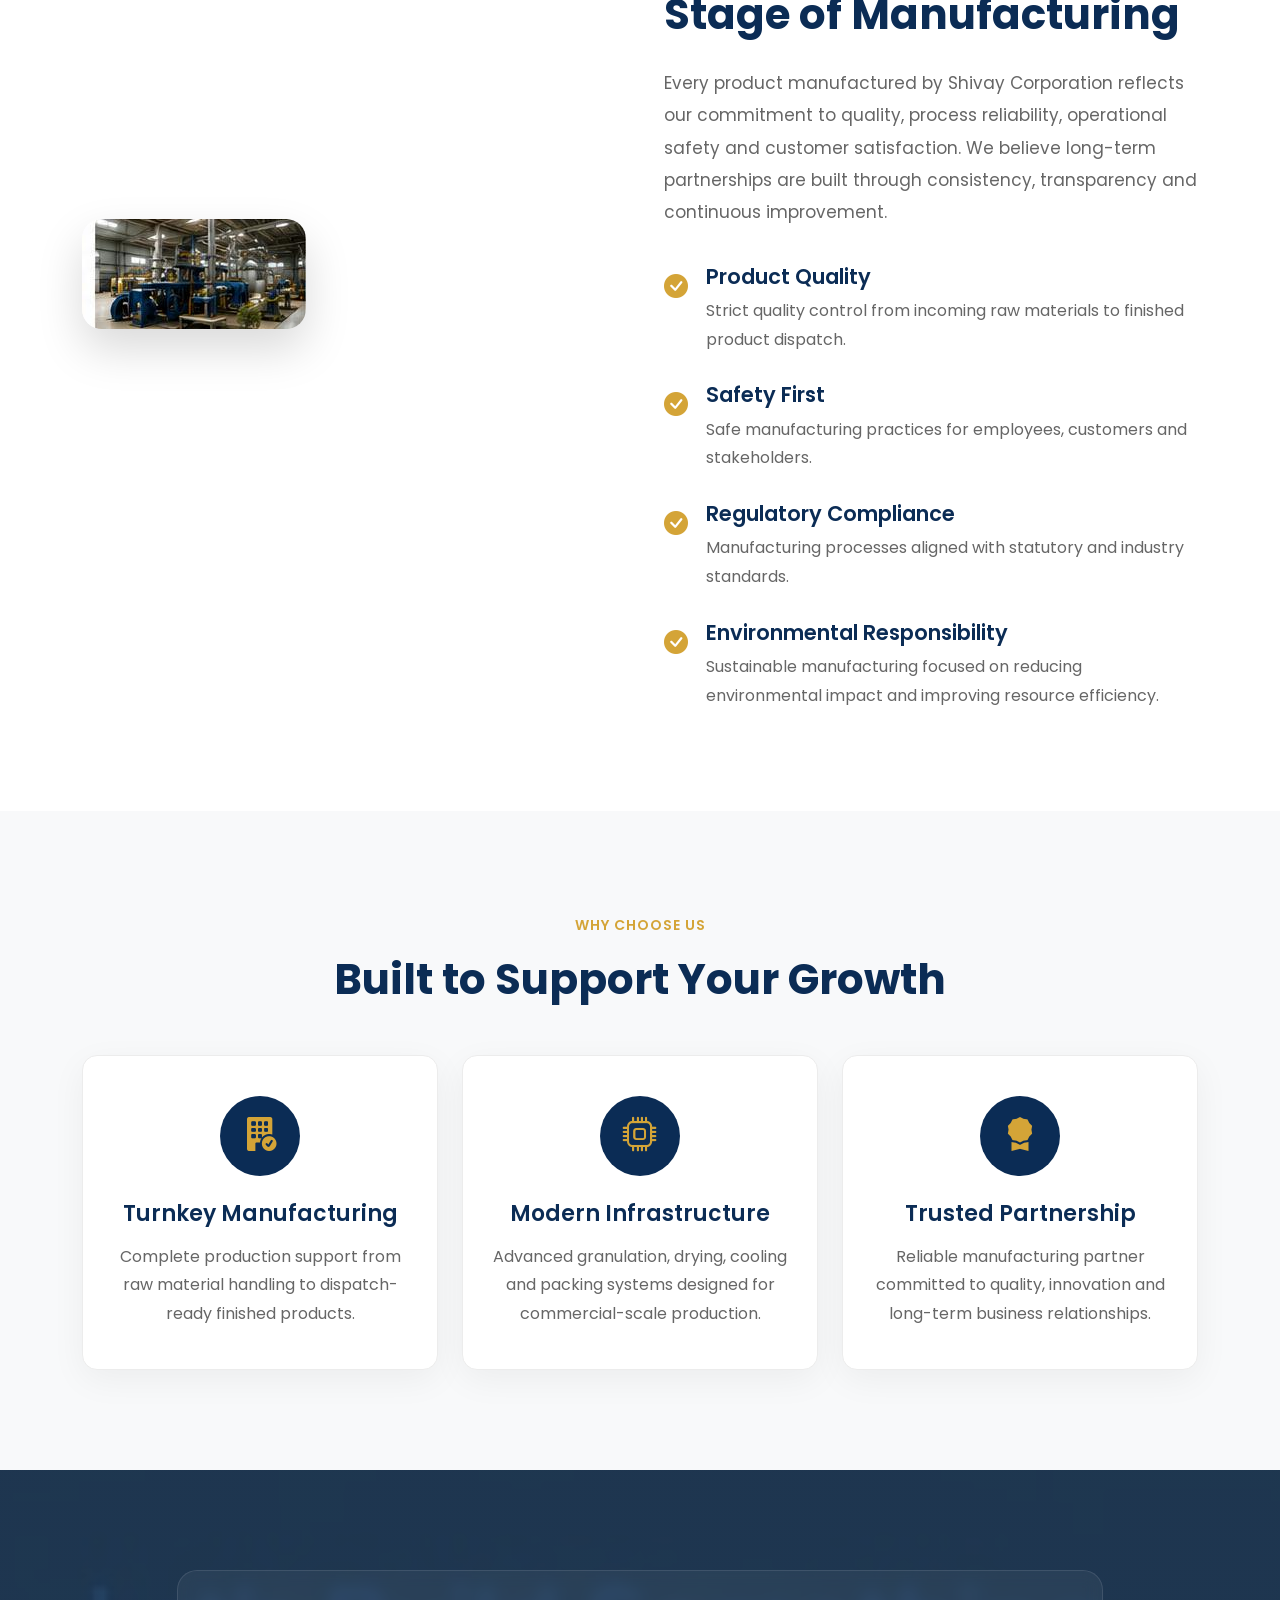
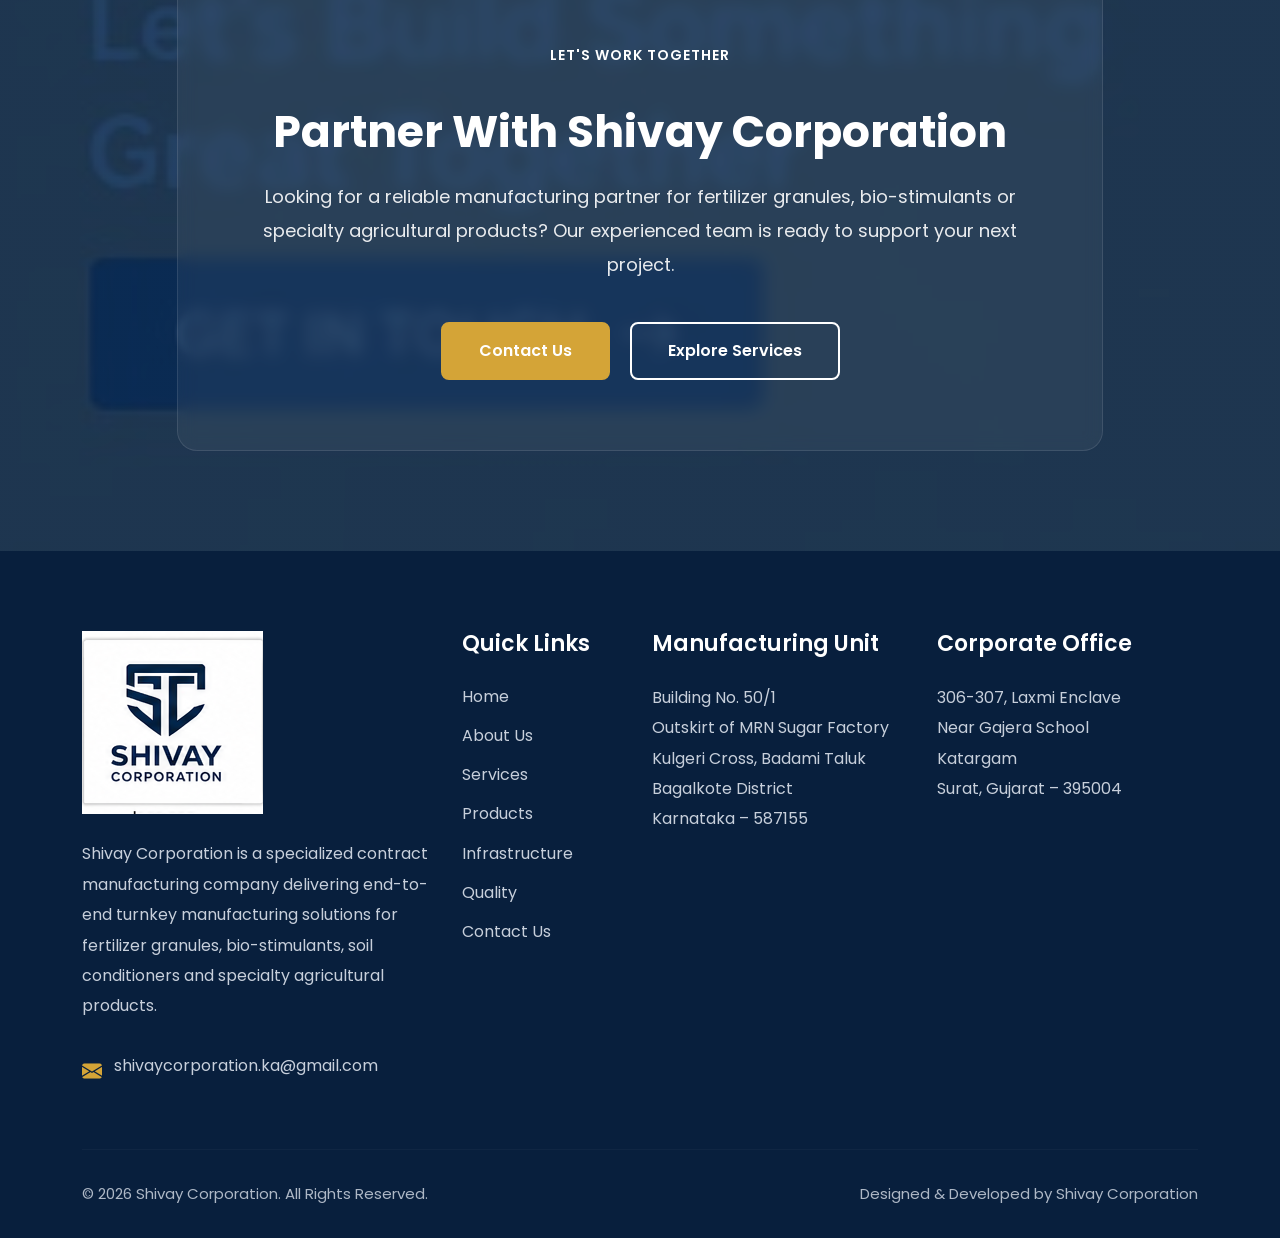
==== commit 9756ff80: "changed file name" ====
--- a/about.html
+++ b/about.html
@@ -506,7 +506,7 @@
 
                 <div class="col-lg-6">
 
-                    <img src="assets/images/home/manufacturing-floor.jpg"
+                    <img src="assets/images/home/contract-manufacturing.jpg"
                         alt="Manufacturing Excellence"
                         class="img-fluid rounded-4 shadow-lg">
 
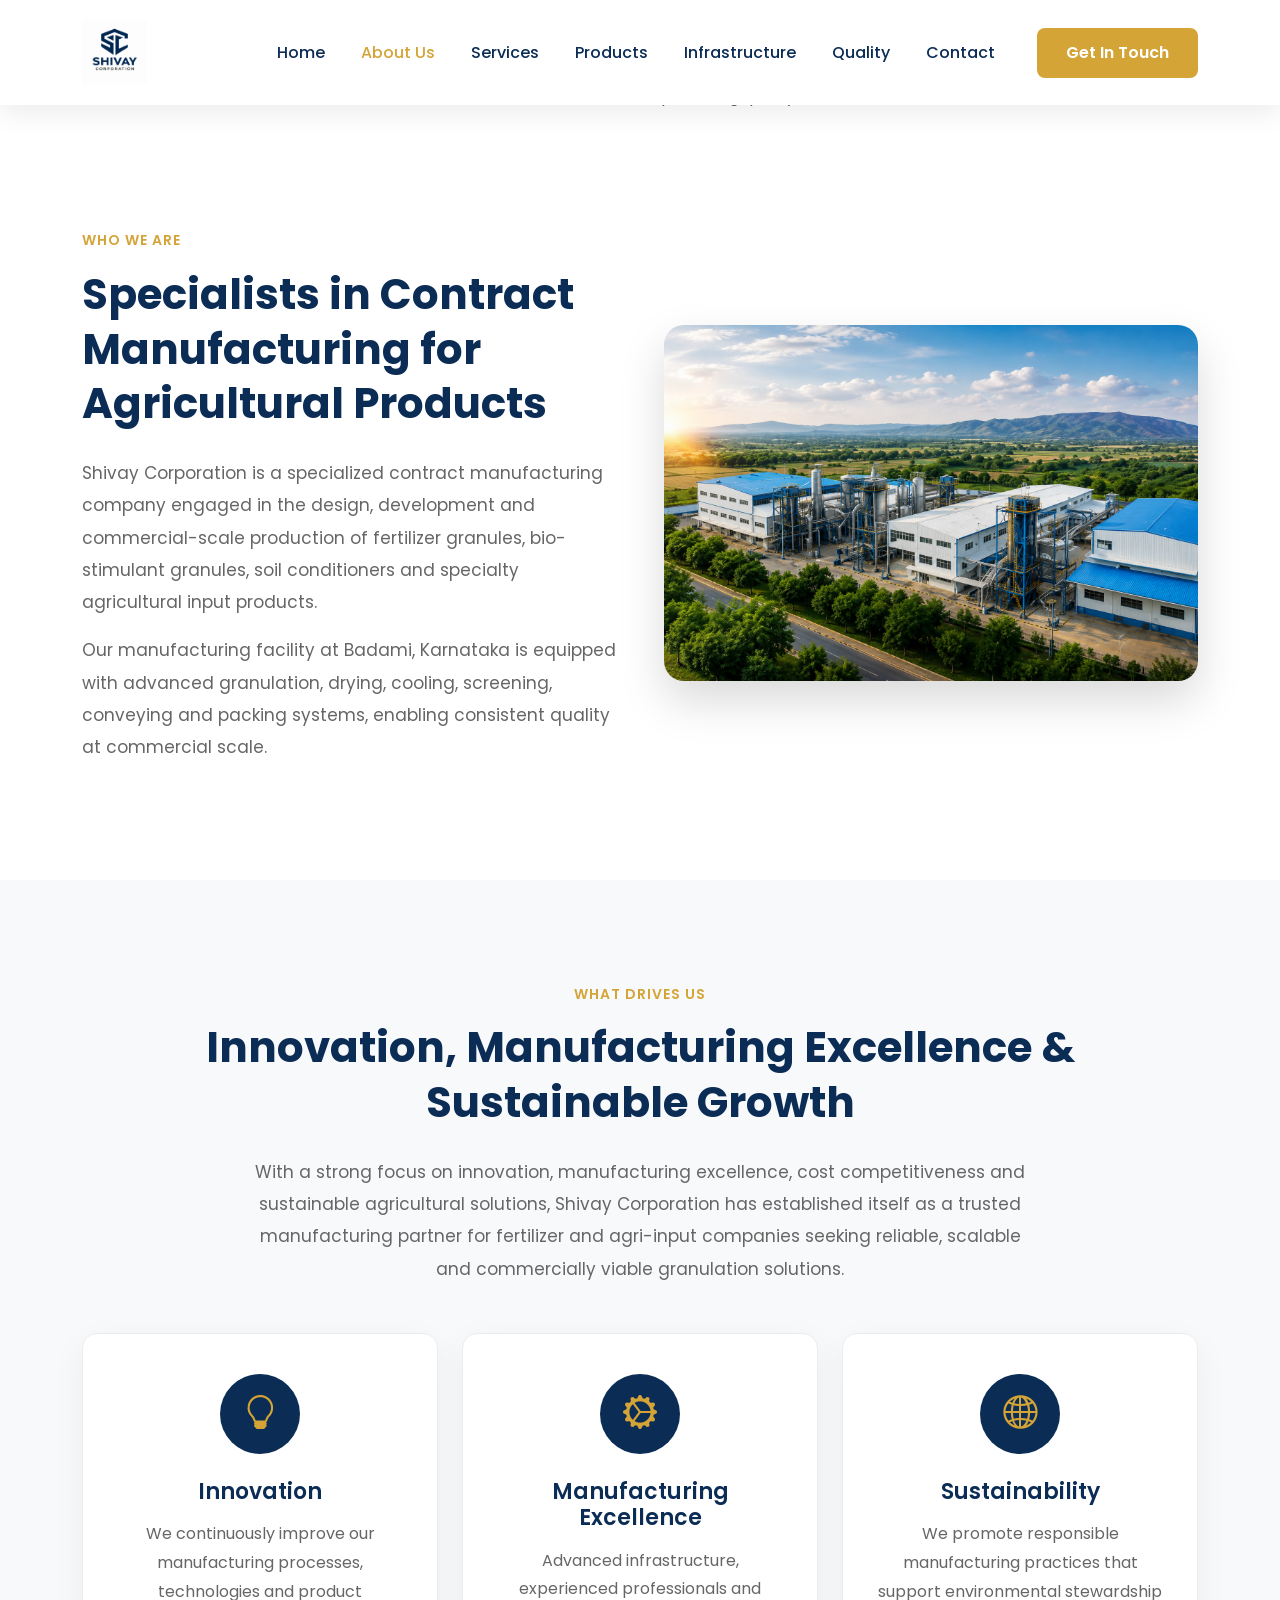
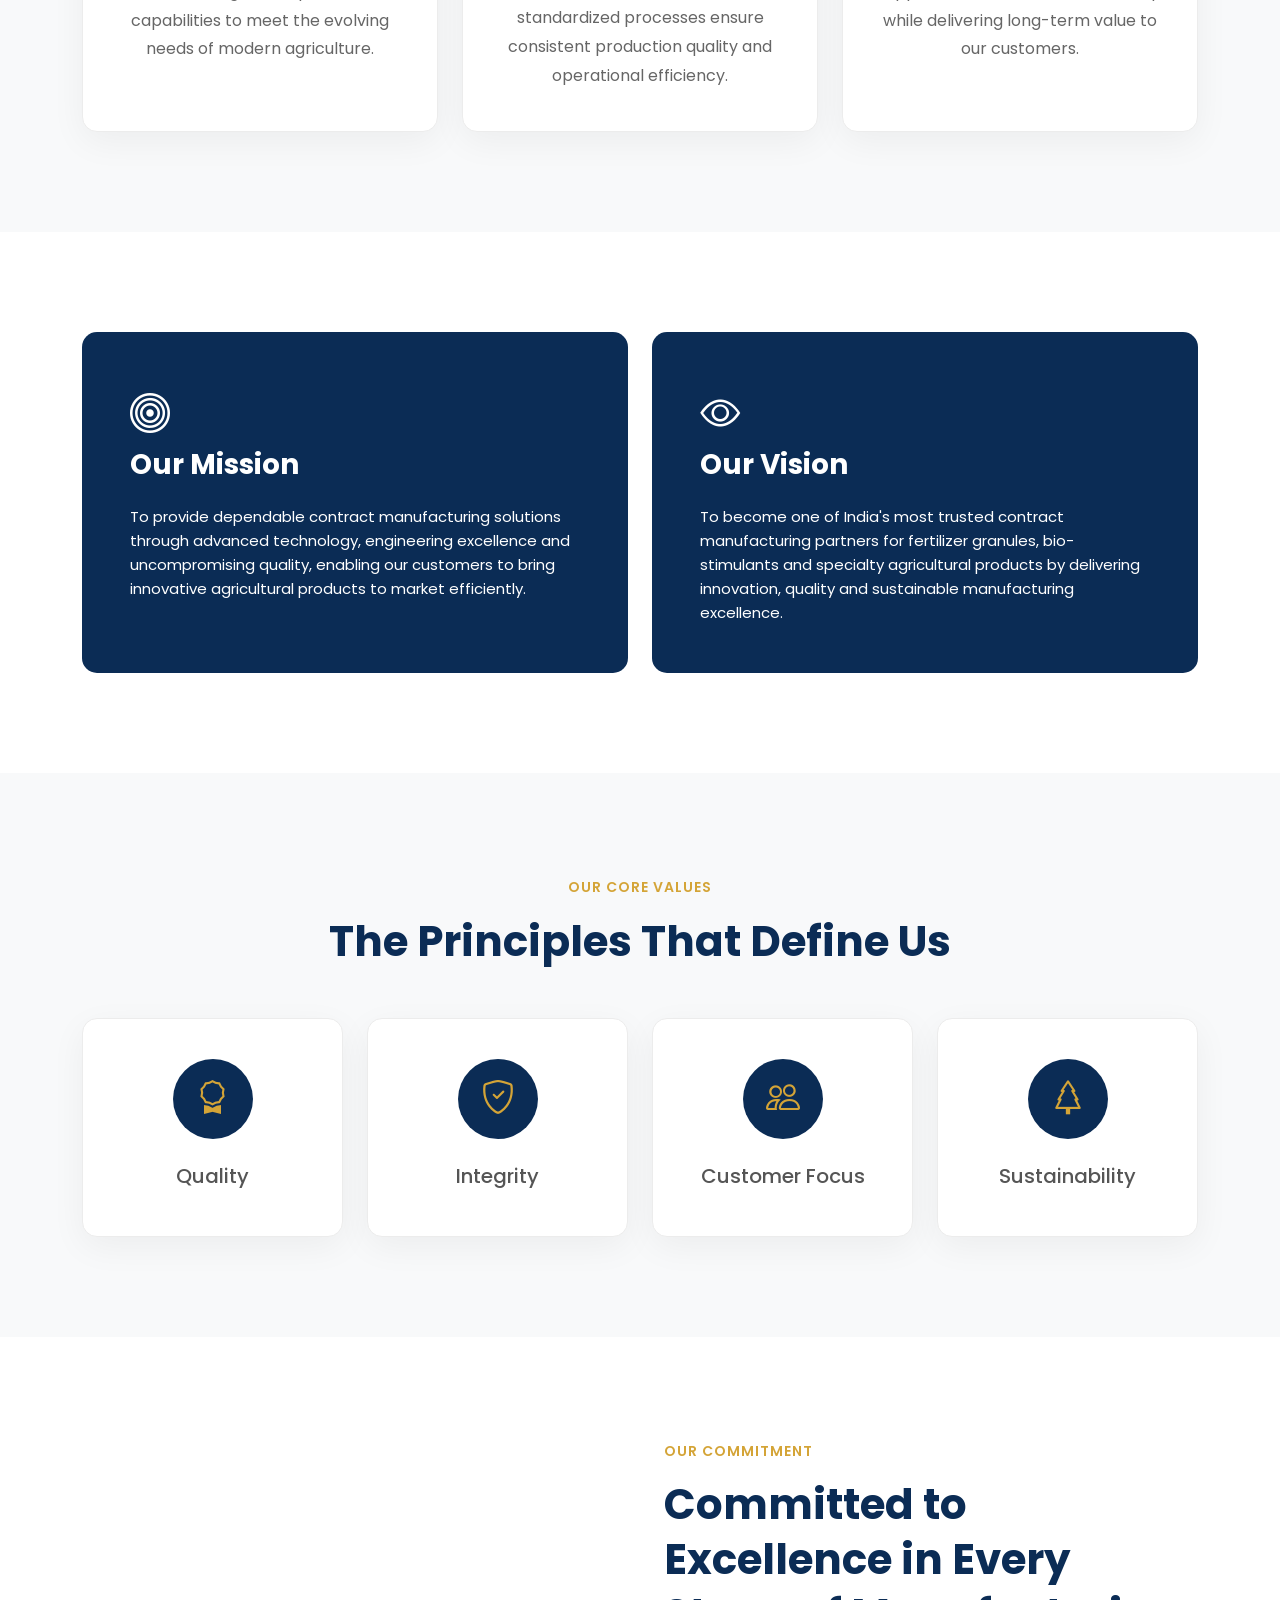
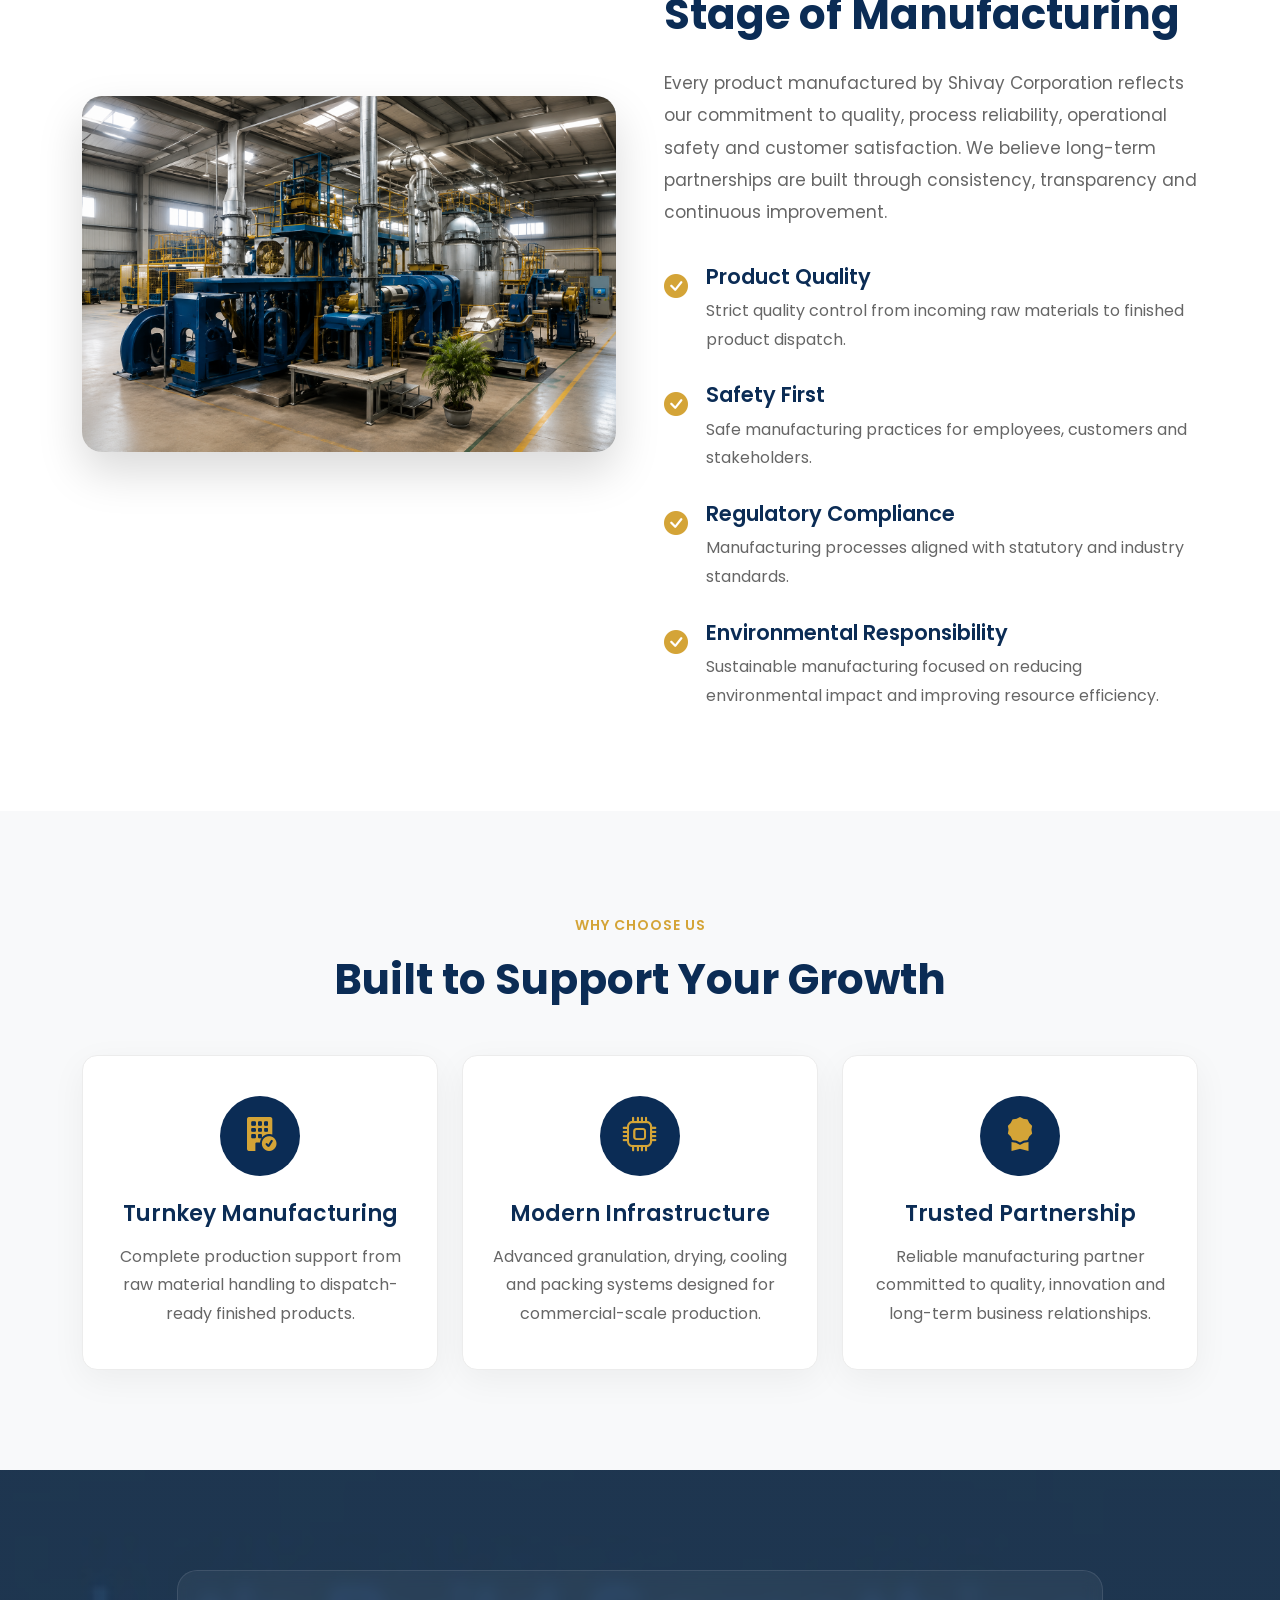
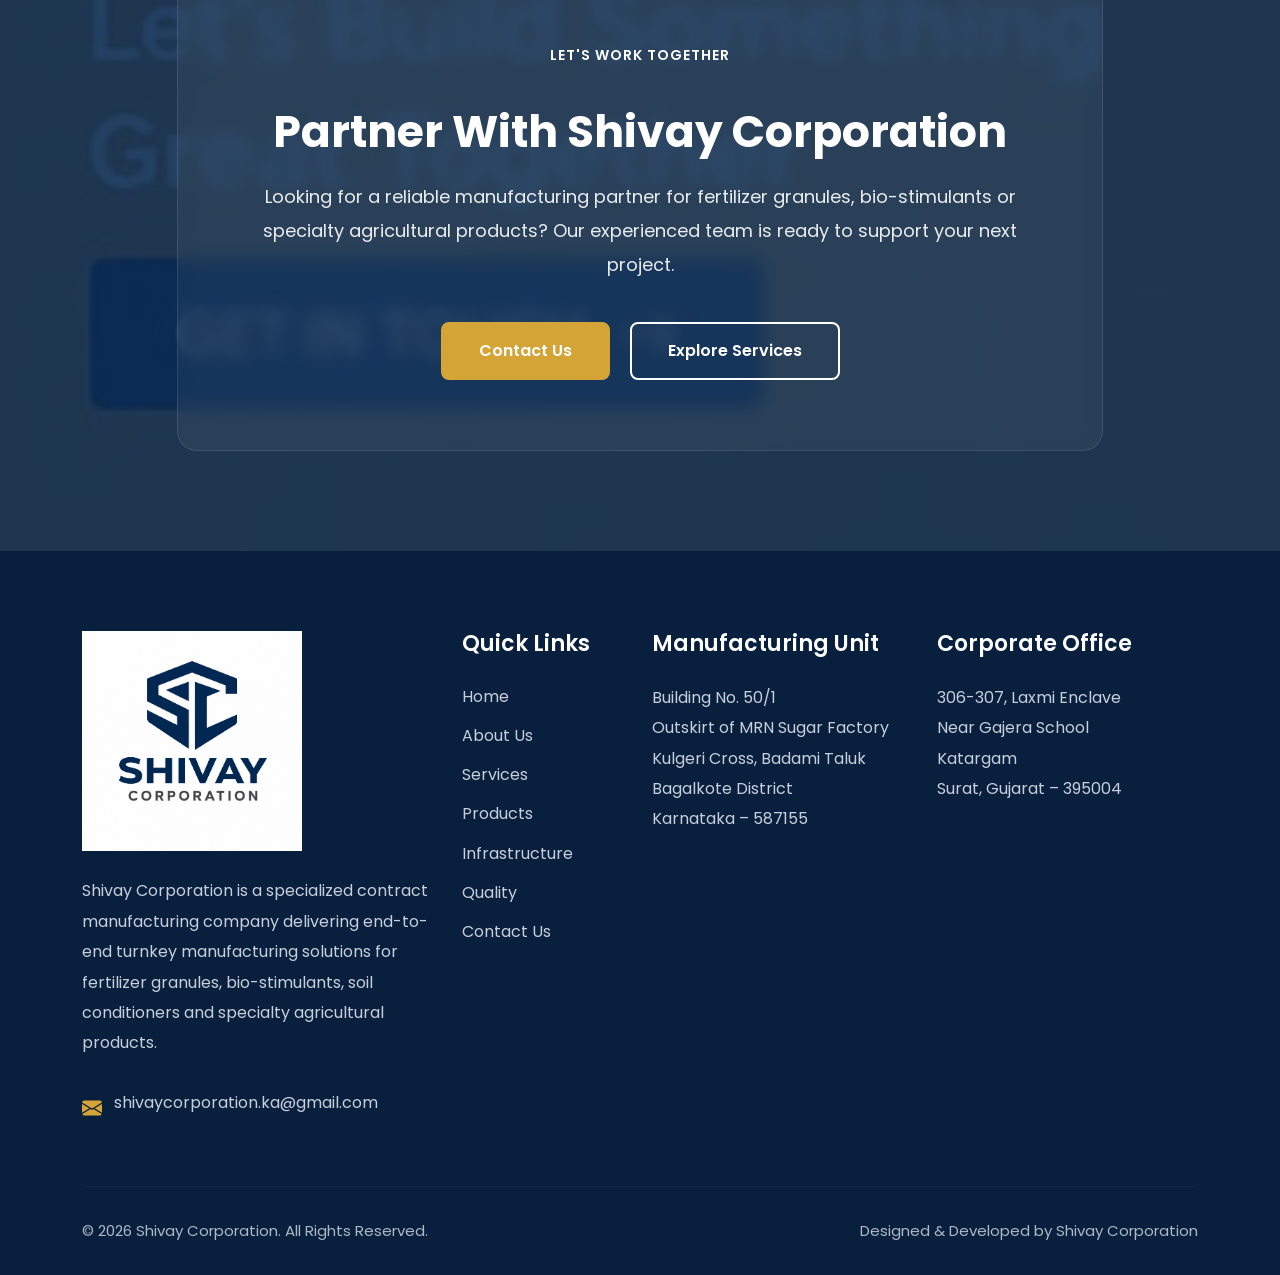
==== commit d77c3292: "added imges" ====
--- a/about.html
+++ b/about.html
@@ -203,7 +203,7 @@
 
                 <div class="col-lg-6">
 
-                    <img src="assets/images/home/company-building.jpg"
+                    <img src="assets/images/home/factory-aerial.jpg"
                         class="img-fluid rounded-4 shadow-lg"
                         alt="Company">
 
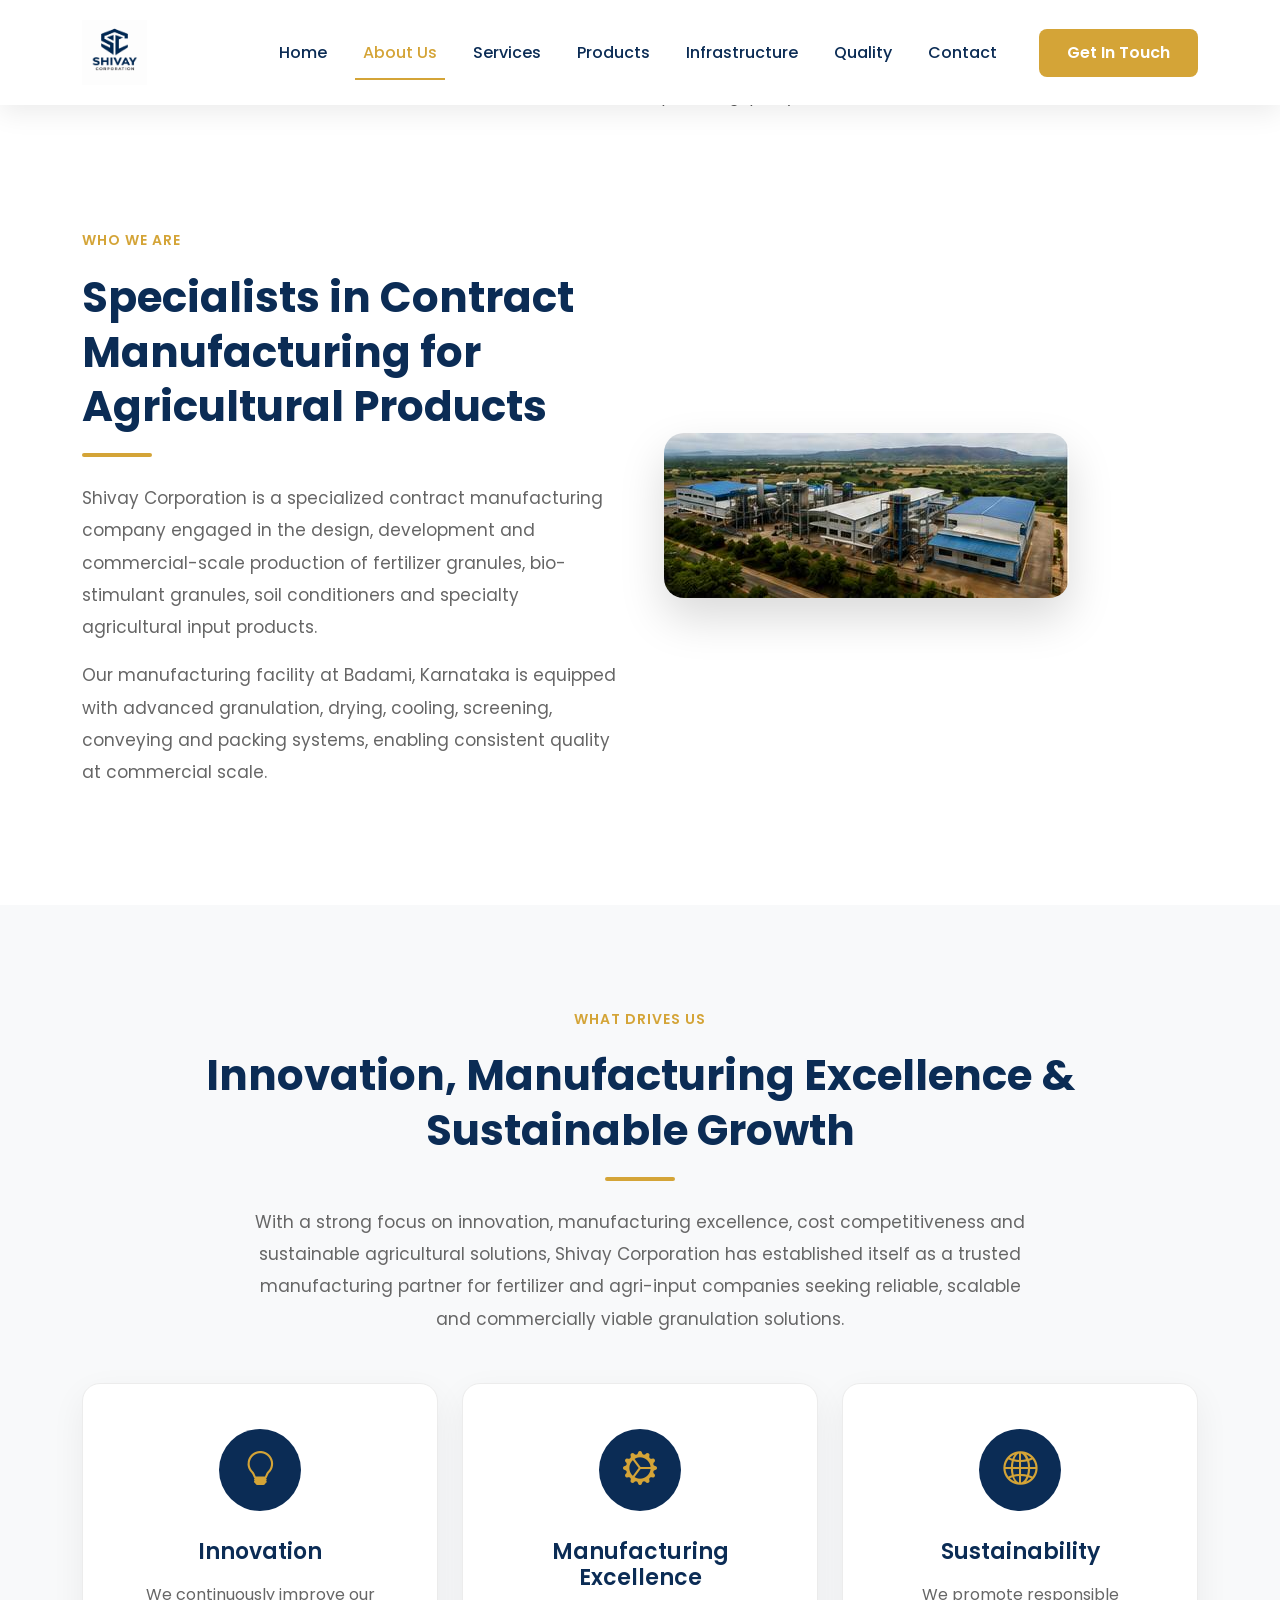
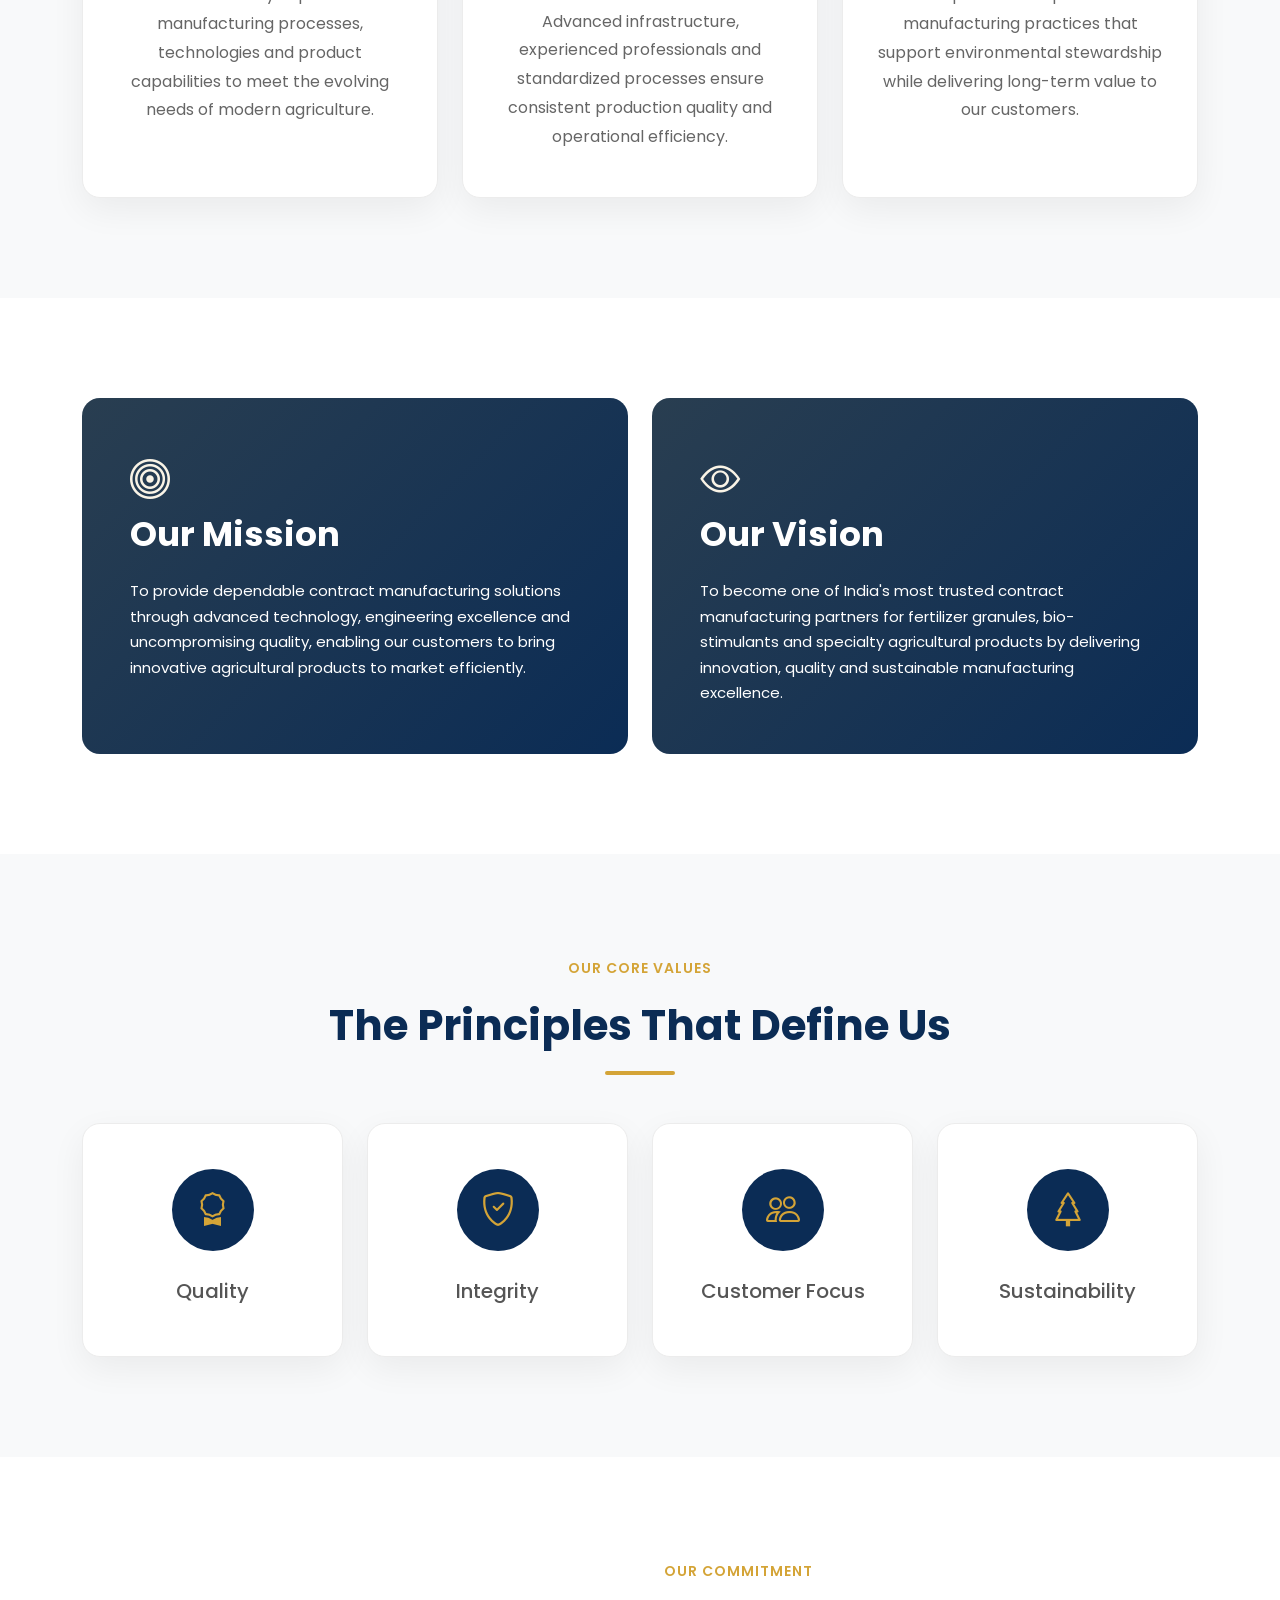
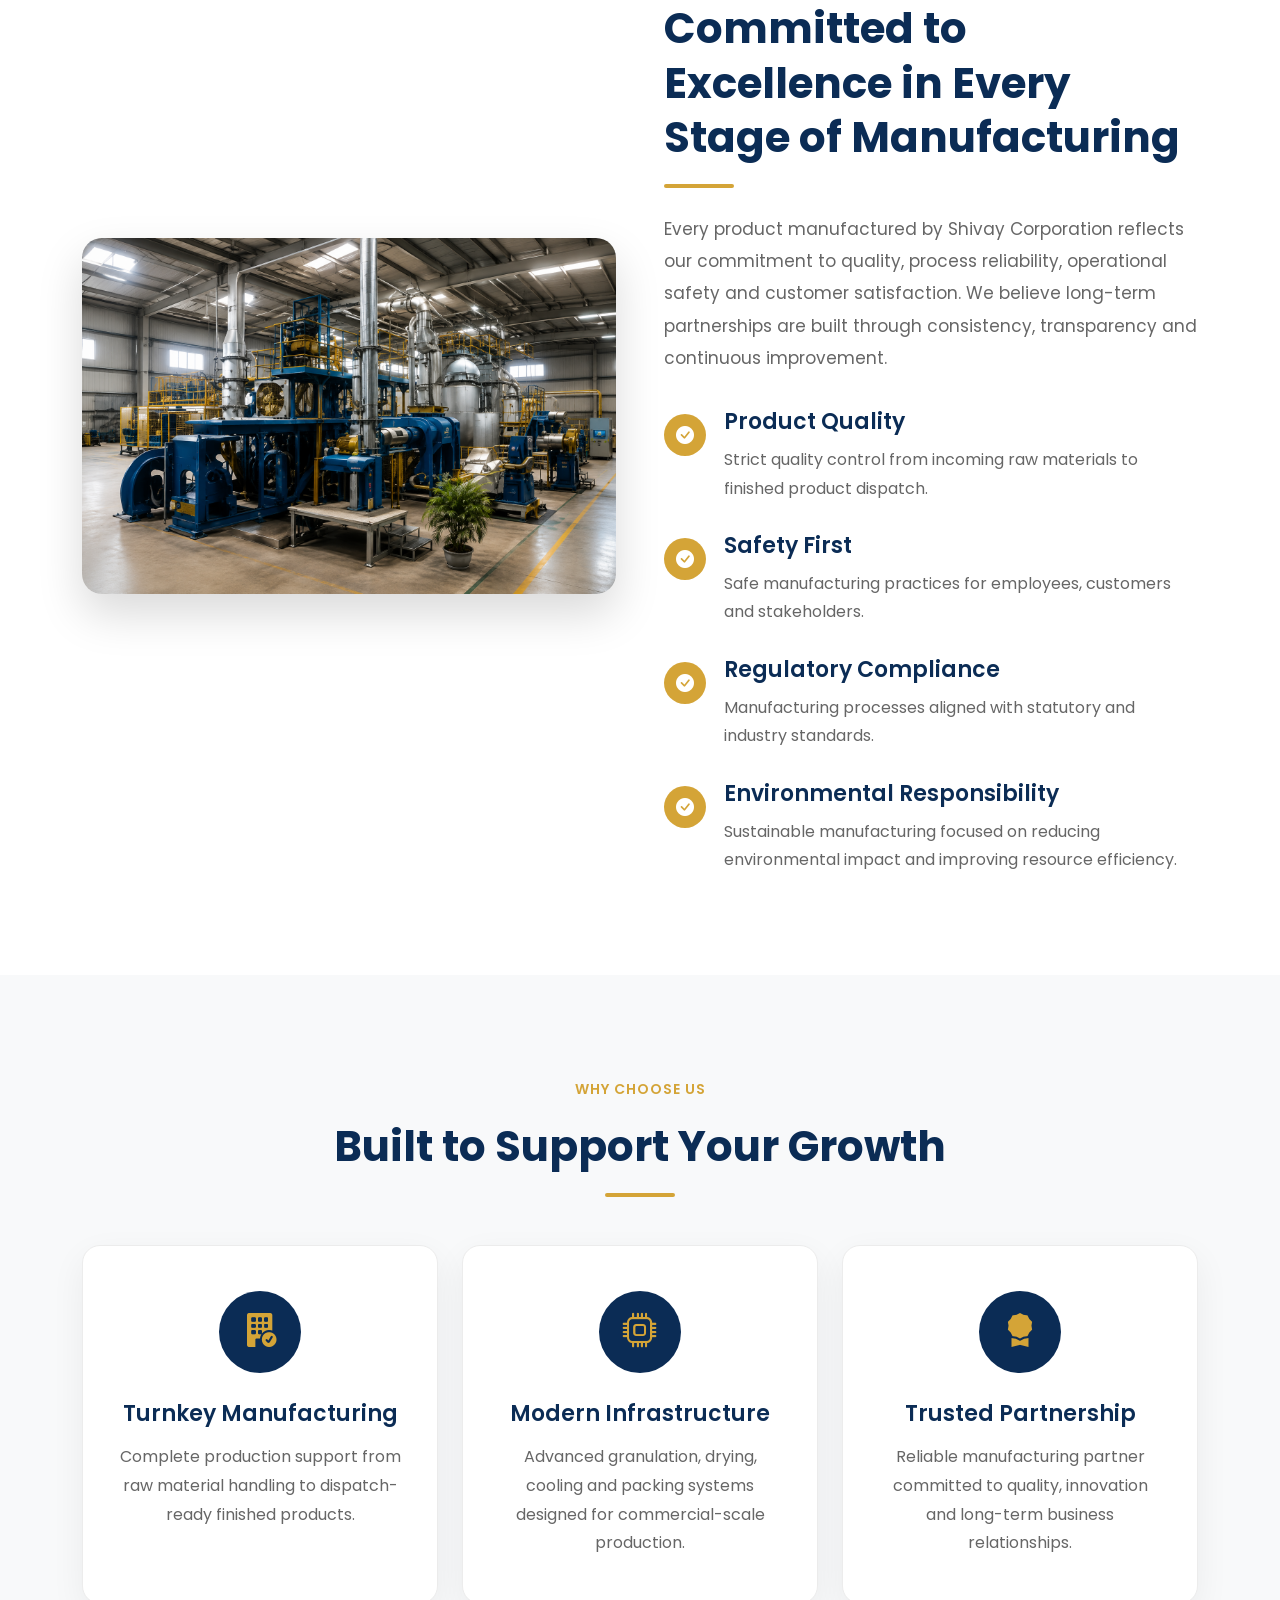
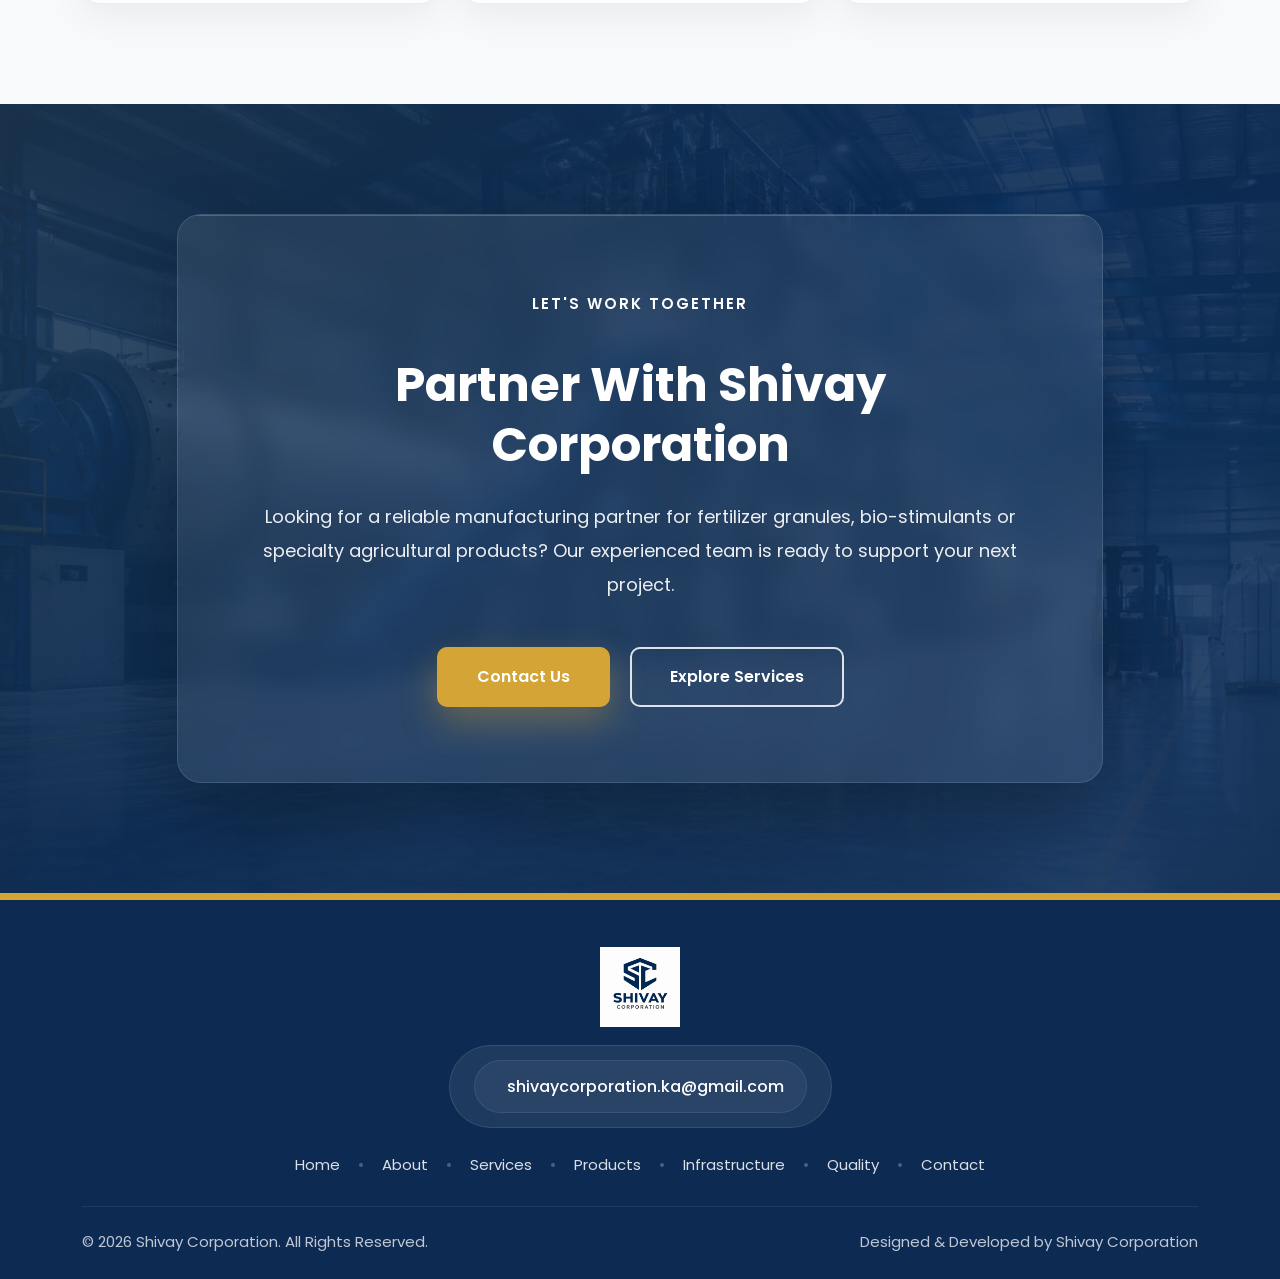
==== commit c8b0fdbf: "final code" ====
--- a/about.html
+++ b/about.html
@@ -203,7 +203,7 @@
 
                 <div class="col-lg-6">
 
-                    <img src="assets/images/home/factory-aerial.jpg"
+                    <img src="assets/images/home/company-building.jpg"
                         class="img-fluid rounded-4 shadow-lg"
                         alt="Company">
 
@@ -800,160 +800,45 @@
         <!-- ==========================================
             FOOTER
     =========================================== -->
-
-    <footer class="footer">
-
-        <div class="container">
-
-            <div class="row gy-5">
-
-                <!-- Company -->
-
-                <div class="col-lg-4">
-
-                    <img src="assets/images/home/logo.png"
-                        alt="Shivay Corporation"
-                        class="footer-logo">
-
-                    <p class="footer-about">
-
-                        Shivay Corporation is a specialized contract
-                        manufacturing company delivering end-to-end
-                        turnkey manufacturing solutions for fertilizer
-                        granules, bio-stimulants, soil conditioners
-                        and specialty agricultural products.
-
-                    </p>
-
-                    <div class="footer-email">
-
-                        <i class="bi bi-envelope-fill"></i>
-
-                        <a href="mailto:shivaycorporation.ka@gmail.com">
-
-                            shivaycorporation.ka@gmail.com
-
-                        </a>
-
-                    </div>
-
-                </div>
-
-
-
-                <!-- Quick Links -->
-
-                <div class="col-lg-2 col-md-6">
-
-                    <h4>Quick Links</h4>
-
-                    <ul class="footer-links">
-
-                        <li><a href="index.html">Home</a></li>
-
-                        <li><a href="about.html">About Us</a></li>
-
-                        <li><a href="services.html">Services</a></li>
-
-                        <li><a href="products.html">Products</a></li>
-
-                        <li><a href="infrastructure.html">Infrastructure</a></li>
-
-                        <li><a href="quality.html">Quality</a></li>
-
-                        <li><a href="contact.html">Contact Us</a></li>
-
-                    </ul>
-
-                </div>
-
-
-
-                <!-- Manufacturing Unit -->
-
-                <div class="col-lg-3 col-md-6">
-
-                    <h4>Manufacturing Unit</h4>
-
-                    <p>
-
-                        Building No. 50/1<br>
-
-                        Outskirt of MRN Sugar Factory<br>
-
-                        Kulgeri Cross, Badami Taluk<br>
-
-                        Bagalkote District<br>
-
-                        Karnataka – 587155
-
-                    </p>
-
-                </div>
-
-
-
-                <!-- Corporate Office -->
-
-                <div class="col-lg-3">
-
-                    <h4>Corporate Office</h4>
-
-                    <p>
-
-                        306-307, Laxmi Enclave<br>
-
-                        Near Gajera School<br>
-
-                        Katargam<br>
-
-                        Surat, Gujarat – 395004
-
-                    </p>
-
-                </div>
-
-            </div>
-
-
-
-            <hr class="footer-divider">
-
-
-
-            <div class="footer-bottom">
-
-                <div class="row align-items-center">
-
-                    <div class="col-md-6">
-
-                        <p>
-
-                            © 2026 Shivay Corporation.
-                            All Rights Reserved.
-
-                        </p>
-
-                    </div>
-
-                    <div class="col-md-6 text-md-end">
-
-                        <p>
-
-                            Designed & Developed by Shivay Corporation
-
-                        </p>
-
-                    </div>
-
-                </div>
-
-            </div>
-
-        </div>
-
-    </footer>
-
+<footer class="footer">
+
+    <div class="container">
+
+        <div class="footer-main">
+
+            <div class="footer-logo">
+                <a href="index.html">
+                    <img src="assets/images/home/logo.png" class="footer-logo-small" alt="Shivay Corporation">
+                </a>
+            </div>
+
+            <div class="footer-email">
+                <a href="mailto:shivaycorporation.ka@gmail.com">
+                    <i class="fas fa-envelope"></i>
+                    shivaycorporation.ka@gmail.com
+                </a>
+            </div>
+
+            <div class="footer-nav">
+                <a href="index.html">Home</a>
+                <a href="about.html">About</a>
+                <a href="services.html">Services</a>
+                <a href="products.html">Products</a>
+                <a href="manufacturing.html">Infrastructure</a>
+                <a href="quality.html">Quality</a>
+                <a href="contact.html">Contact</a>
+            </div>
+
+        </div>
+
+        <div class="footer-bottom">
+            <p>© 2026 Shivay Corporation. All Rights Reserved.</p>
+            <p>Designed & Developed by Shivay Corporation</p>
+        </div>
+
+    </div>
+
+</footer>
 
 
     <!-- Bootstrap JS -->
--- a/assets/css/style.css
+++ b/assets/css/style.css
@@ -1,6 +1,7 @@
 /*==================================================
 SHIVAY CORPORATION
 Main Stylesheet
+Version : 2.0
 ==================================================*/
 
 
@@ -13,8 +14,10 @@
     font-size:16px;
     line-height:1.7;
     color:#555;
-    background:#ffffff;
+    background:#fff;
     overflow-x:hidden;
+    -webkit-font-smoothing:antialiased;
+    text-rendering:optimizeLegibility;
 }
 
 
@@ -39,13 +42,13 @@
 
 a{
     text-decoration:none;
-    transition:.3s ease;
+    transition:.35s ease;
 }
 
 ul{
     list-style:none;
+    margin:0;
     padding:0;
-    margin:0;
 }
 
 section{
@@ -59,14 +62,11 @@
 
 /*==================================================
 COLORS
-==================================================
 
 Primary Blue : #0B2C55
 Gold         : #D4A437
 Light BG     : #F8F9FA
-Text         : #555555
-Heading      : #1F2937
-
+Text         : #555
 ==================================================*/
 
 
@@ -80,187 +80,259 @@
 
     color:#D4A437;
 
+    text-transform:uppercase;
+
+    letter-spacing:1px;
+
     font-weight:600;
 
-    letter-spacing:1px;
-
-    text-transform:uppercase;
-
-    margin-bottom:15px;
-
     font-size:14px;
 
+    margin-bottom:18px;
+
 }
 
 .section-title{
 
+    color:#0B2C55;
+
     font-size:42px;
 
     font-weight:700;
 
+    line-height:1.3;
+
+    margin-bottom:25px;
+
+}
+
+.section-text{
+
+    color:#666;
+
+    font-size:17px;
+
+    line-height:1.9;
+
+}
+
+.text-gold{
+
+    color:#D4A437;
+
+}
+
+.bg-light-section{
+
+    background:#F8F9FA;
+
+}
+
+
+/*==================================================
+BUTTONS
+==================================================*/
+
+.btn{
+
+    transition:.35s ease;
+
+}
+
+.btn-primary-custom{
+
+    display:inline-block;
+
+    background:#D4A437;
+
+    color:#fff;
+
+    padding:14px 34px;
+
+    border-radius:8px;
+
+    border:2px solid #D4A437;
+
+    font-weight:600;
+
+}
+
+.btn-primary-custom:hover{
+
+    background:#0B2C55;
+
+    border-color:#0B2C55;
+
+    color:#fff;
+
+}
+
+.btn-outline-custom{
+
+    display:inline-block;
+
+    margin-left:15px;
+
+    padding:14px 34px;
+
+    border-radius:8px;
+
+    border:2px solid #fff;
+
+    color:#fff;
+
+    font-weight:600;
+
+}
+
+.btn-outline-custom:hover{
+
+    background:#fff;
+
     color:#0B2C55;
 
-    line-height:1.3;
-
-    margin-bottom:25px;
-
-}
-
-.section-text{
-
-    font-size:17px;
-
-    color:#666;
-
-    line-height:1.9;
-
-}
-
-
-/*==================================================
-BUTTONS
-==================================================*/
-
-.btn-primary-custom{
-
-    display:inline-block;
+}
+
+.btn-contact{
 
     background:#D4A437;
 
     color:#fff;
 
-    padding:14px 34px;
+    padding:12px 28px;
 
     border-radius:8px;
 
     font-weight:600;
 
+    border:none;
+
+}
+
+.btn-contact:hover{
+
+    background:#0B2C55;
+
+    color:#fff;
+
+}
+
+
+/*==================================================
+HEADER
+==================================================*/
+
+.header{
+
+    position:fixed;
+
+    top:0;
+
+    left:0;
+
+    width:100%;
+
+    z-index:9999;
+
+    background:#fff;
+
+    transition:all .35s ease;
+
+    box-shadow:0 8px 25px rgba(0,0,0,.08);
+
+}
+
+.header.header-scrolled{
+
+    padding:0;
+
+    box-shadow:0 10px 30px rgba(0,0,0,.12);
+
+}
+
+.navbar{
+
+    padding:15px 0;
+
+}
+
+.logo{
+
+    height:65px;
+
+    width:auto;
+
+}
+
+.navbar-nav .nav-link{
+
+    color:#0B2C55;
+
+    font-weight:500;
+
+    margin:0 10px;
+
+    position:relative;
+
+}
+
+.navbar-nav .nav-link::after{
+
+    content:"";
+
+    position:absolute;
+
+    left:0;
+
+    bottom:-6px;
+
+    width:0;
+
+    height:2px;
+
+    background:#D4A437;
+
     transition:.35s;
 
-    border:2px solid #D4A437;
-
-}
-
-.btn-primary-custom:hover{
-
-    background:#b98c24;
-
-    border-color:#b98c24;
-
-    color:#fff;
-
-}
-
-
-.btn-outline-custom{
-
-    display:inline-block;
-
-    margin-left:15px;
-
-    padding:14px 34px;
-
-    border:2px solid #fff;
-
-    color:#fff;
-
-    border-radius:8px;
-
-    font-weight:600;
-
-}
-
-.btn-outline-custom:hover{
-
-    background:#fff;
-
-    color:#0B2C55;
-
-}
-
-
-/*==================================================
-HEADER
-==================================================*/
-
-.header{
-
-    position:fixed;
-
-    top:0;
-
-    left:0;
+}
+
+.navbar-nav .nav-link:hover{
+
+    color:#D4A437;
+
+}
+
+.navbar-nav .nav-link:hover::after{
 
     width:100%;
 
-    z-index:9999;
-
-    background:#ffffff;
-
-    box-shadow:0 8px 25px rgba(0,0,0,.08);
-
-}
-
-.navbar{
-
-    padding:15px 0;
-
-}
-
-.logo{
-
-    height:65px;
-
-    width:auto;
-
-}
-
-.navbar-nav .nav-link{
-
-    color:#0B2C55;
-
-    font-weight:500;
-
-    margin:0 10px;
-
-    transition:.3s;
-
-}
-
-.navbar-nav .nav-link:hover{
+}
+
+.navbar-nav .nav-link.active{
 
     color:#D4A437;
 
 }
 
-.navbar-nav .nav-link.active{
-
-    color:#D4A437;
-
-}
-
-.btn-contact{
-
-    background:#D4A437;
-
-    color:#fff;
-
-    padding:12px 28px;
-
-    border-radius:8px;
-
-    font-weight:600;
-
-}
-
-.btn-contact:hover{
-
-    background:#0B2C55;
-
-    color:#fff;
-
-}
-
+.navbar-nav .nav-link.active::after{
+
+    width:100%;
+
+}
+
+.navbar-toggler{
+
+    border:none;
+
+    box-shadow:none !important;
+
+}
+
+.navbar-toggler:focus{
+
+    box-shadow:none;
+
+}
 /*==================================================
 HERO SECTION
 ==================================================*/
@@ -275,31 +347,29 @@
 
     align-items:center;
 
+    overflow:hidden;
+
     background:url('../images/home/hero-banner.jpg') center center/cover no-repeat;
 
-    overflow:hidden;
-
-}
-
-.hero-overlay{
+}
+
+.hero::before{
+
+    content:"";
 
     position:absolute;
 
-    top:0;
-
-    left:0;
-
-    width:100%;
-
-    height:100%;
+    inset:0;
 
     background:linear-gradient(
         90deg,
-        rgba(11,44,85,.92) 0%,
-        rgba(11,44,85,.82) 45%,
-        rgba(11,44,85,.45) 100%
+        rgba(11,44,85,.94) 0%,
+        rgba(11,44,85,.88) 40%,
+        rgba(11,44,85,.55) 100%
     );
 
+    z-index:1;
+
 }
 
 .hero .container{
@@ -310,936 +380,2111 @@
 
 }
 
+.hero-content{
+
+    max-width:720px;
+
+}
+
 .hero-tag{
 
+    display:inline-flex;
+
+    align-items:center;
+
+    gap:10px;
+
+    background:rgba(255,255,255,.12);
+
+    color:#fff;
+
+    padding:12px 24px;
+
+    border-radius:50px;
+
+    border:1px solid rgba(255,255,255,.15);
+
+    backdrop-filter:blur(8px);
+
+    margin-bottom:28px;
+
+    font-size:14px;
+
+    font-weight:500;
+
+}
+
+.hero-tag i{
+
+    color:#D4A437;
+
+}
+
+.hero-title{
+
+    color:#fff;
+
+    font-size:64px;
+
+    font-weight:700;
+
+    line-height:1.18;
+
+    margin-bottom:28px;
+
+}
+
+.hero-title span{
+
+    color:#D4A437;
+
+}
+
+.hero-description{
+
+    color:rgba(255,255,255,.92);
+
+    font-size:18px;
+
+    line-height:1.9;
+
+    max-width:650px;
+
+    margin-bottom:45px;
+
+}
+
+.hero-buttons{
+
+    display:flex;
+
+    align-items:center;
+
+    gap:18px;
+
+    flex-wrap:wrap;
+
+}
+
+.hero-buttons .btn-primary-custom{
+
+    box-shadow:0 15px 35px rgba(212,164,55,.35);
+
+}
+
+.hero-buttons .btn-outline-custom{
+
+    margin-left:0;
+
+}
+
+.hero-buttons .btn-outline-custom:hover{
+
+    box-shadow:0 15px 35px rgba(255,255,255,.12);
+
+}
+
+.hero-scroll{
+
+    position:absolute;
+
+    left:50%;
+
+    bottom:35px;
+
+    transform:translateX(-50%);
+
+    z-index:5;
+
+    color:#fff;
+
+    display:flex;
+
+    flex-direction:column;
+
+    align-items:center;
+
+    gap:10px;
+
+    animation:scrollMove 2s infinite;
+
+}
+
+.hero-scroll span{
+
+    font-size:13px;
+
+    letter-spacing:2px;
+
+    text-transform:uppercase;
+
+}
+
+.hero-scroll i{
+
+    font-size:24px;
+
+}
+
+@keyframes scrollMove{
+
+    0%{
+
+        transform:translate(-50%,0);
+
+    }
+
+    50%{
+
+        transform:translate(-50%,12px);
+
+    }
+
+    100%{
+
+        transform:translate(-50%,0);
+
+    }
+
+}
+
+/*==========================================
+Hero Stats
+==========================================*/
+
+.hero-stats{
+
+    display:flex;
+
+    gap:35px;
+
+    margin-top:55px;
+
+    flex-wrap:wrap;
+
+}
+
+.hero-stat{
+
+    color:#fff;
+
+}
+
+.hero-stat h3{
+
+    font-size:34px;
+
+    font-weight:700;
+
+    color:#D4A437;
+
+    margin-bottom:8px;
+
+}
+
+.hero-stat p{
+
+    margin:0;
+
+    color:rgba(255,255,255,.82);
+
+    font-size:15px;
+
+}
+
+/*==========================================
+Hero Image (Optional)
+==========================================*/
+
+.hero-image{
+
+    position:relative;
+
+    z-index:2;
+
+}
+
+.hero-image img{
+
+    width:100%;
+
+    border-radius:22px;
+
+    box-shadow:0 30px 70px rgba(0,0,0,.28);
+
+}
+
+/*==========================================
+Hero Animation
+==========================================*/
+
+.hero-content{
+
+    animation:fadeUp 1s ease;
+
+}
+
+@keyframes fadeUp{
+
+    from{
+
+        opacity:0;
+
+        transform:translateY(40px);
+
+    }
+
+    to{
+
+        opacity:1;
+
+        transform:translateY(0);
+
+    }
+
+}
+/*==================================================
+COMPANY INTRO
+==================================================*/
+
+.company-intro{
+
+    background:#ffffff;
+
+}
+
+.intro-image{
+
+    position:relative;
+
+}
+
+.intro-image img{
+
+    width:100%;
+
+    border-radius:22px;
+
+    object-fit:cover;
+
+    box-shadow:0 20px 55px rgba(0,0,0,.12);
+
+    transition:.45s ease;
+
+}
+
+.intro-image:hover img{
+
+    transform:scale(1.03);
+
+}
+
+.company-intro .section-title{
+
+    max-width:620px;
+
+}
+
+.company-intro .section-text{
+
+    margin-bottom:20px;
+
+}
+
+.company-intro .btn-primary-custom{
+
+    margin-top:15px;
+
+}
+
+/*==================================================
+HIGHLIGHTS
+==================================================*/
+
+.highlights{
+
+    background:#F8F9FA;
+
+}
+
+.highlight-card{
+
+    background:#ffffff;
+
+    padding:45px 35px;
+
+    border-radius:18px;
+
+    height:100%;
+
+    text-align:center;
+
+    border:1px solid #ECECEC;
+
+    box-shadow:0 12px 35px rgba(0,0,0,.06);
+
+    transition:.35s ease;
+
+}
+
+.highlight-card:hover{
+
+    transform:translateY(-10px);
+
+    box-shadow:0 25px 55px rgba(0,0,0,.12);
+
+}
+
+.highlight-icon{
+
+    width:82px;
+
+    height:82px;
+
+    margin:0 auto 28px;
+
+    border-radius:50%;
+
+    background:#0B2C55;
+
+    display:flex;
+
+    justify-content:center;
+
+    align-items:center;
+
+    transition:.35s;
+
+}
+
+.highlight-card:hover .highlight-icon{
+
+    background:#D4A437;
+
+}
+
+.highlight-icon i{
+
+    font-size:34px;
+
+    color:#D4A437;
+
+    transition:.35s;
+
+}
+
+.highlight-card:hover .highlight-icon i{
+
+    color:#ffffff;
+
+}
+
+.highlight-card h4{
+
+    color:#0B2C55;
+
+    font-size:22px;
+
+    font-weight:600;
+
+    margin-bottom:16px;
+
+}
+
+.highlight-card p{
+
+    color:#666;
+
+    line-height:1.8;
+
+    margin-bottom:0;
+
+}
+
+/*==================================================
+PRODUCTS OVERVIEW
+==================================================*/
+
+.products-overview{
+
+    background:#ffffff;
+
+}
+
+.product-card{
+
+    background:#ffffff;
+
+    border-radius:20px;
+
+    overflow:hidden;
+
+    height:100%;
+
+    box-shadow:0 15px 40px rgba(0,0,0,.08);
+
+    transition:.35s ease;
+
+}
+
+.product-card:hover{
+
+    transform:translateY(-10px);
+
+    box-shadow:0 28px 60px rgba(0,0,0,.15);
+
+}
+
+.product-card img{
+
+    width:100%;
+
+    height:250px;
+
+    object-fit:cover;
+
+    transition:.45s ease;
+
+}
+
+.product-card:hover img{
+
+    transform:scale(1.06);
+
+}
+
+.product-content{
+
+    padding:32px;
+
+}
+
+.product-content h4{
+
+    color:#0B2C55;
+
+    font-size:24px;
+
+    font-weight:600;
+
+    margin-bottom:16px;
+
+}
+
+.product-content p{
+
+    color:#666;
+
+    line-height:1.9;
+
+    margin-bottom:20px;
+
+}
+
+.product-content .btn-link{
+
+    color:#0B2C55;
+
+    font-weight:600;
+
+}
+
+.product-content .btn-link:hover{
+
+    color:#D4A437;
+
+}
+
+.product-content .btn-link i{
+
+    margin-left:8px;
+
+    transition:.35s;
+
+}
+
+.product-content .btn-link:hover i{
+
+    margin-left:14px;
+
+}
+
+/*==================================================
+SECTION SPACING IMPROVEMENTS
+==================================================*/
+
+.section-title{
+
+    position:relative;
+
+}
+
+.section-title::after{
+
+    content:"";
+
+    display:block;
+
+    width:70px;
+
+    height:4px;
+
+    background:#D4A437;
+
+    border-radius:10px;
+
+    margin-top:18px;
+
+}
+
+.text-center .section-title::after{
+
+    margin:18px auto 0;
+
+}
+/*==================================================
+WHY CHOOSE SHIVAY
+==================================================*/
+
+.why-choose{
+
+    background:#F8F9FA;
+
+}
+
+.why-image{
+
+    position:relative;
+
+}
+
+.why-image img{
+
+    width:100%;
+
+    border-radius:22px;
+
+    object-fit:cover;
+
+    box-shadow:0 20px 55px rgba(0,0,0,.12);
+
+    transition:.45s ease;
+
+}
+
+.why-image:hover img{
+
+    transform:scale(1.03);
+
+}
+
+.why-list{
+
+    margin-top:35px;
+
+}
+
+.why-item{
+
+    display:flex;
+
+    align-items:flex-start;
+
+    gap:18px;
+
+    margin-bottom:30px;
+
+    transition:.35s;
+
+}
+
+.why-item:last-child{
+
+    margin-bottom:0;
+
+}
+
+.why-item:hover{
+
+    transform:translateX(8px);
+
+}
+
+.why-item i{
+
+    width:42px;
+
+    height:42px;
+
+    background:#D4A437;
+
+    color:#fff;
+
+    border-radius:50%;
+
+    display:flex;
+
+    align-items:center;
+
+    justify-content:center;
+
+    font-size:18px;
+
+    flex-shrink:0;
+
+    margin-top:5px;
+
+}
+
+.why-item h5{
+
+    color:#0B2C55;
+
+    font-size:22px;
+
+    font-weight:600;
+
+    margin-bottom:10px;
+
+}
+
+.why-item p{
+
+    color:#666;
+
+    margin-bottom:0;
+
+    line-height:1.8;
+
+}
+
+
+
+/*==================================================
+ABOUT PREVIEW
+==================================================*/
+
+.about-preview{
+
+    background:#ffffff;
+
+}
+
+.about-preview-image{
+
+    position:relative;
+
+}
+
+.about-preview-image img{
+
+    width:100%;
+
+    border-radius:22px;
+
+    object-fit:cover;
+
+    box-shadow:0 22px 60px rgba(0,0,0,.12);
+
+    transition:.45s ease;
+
+}
+
+.about-preview-image:hover img{
+
+    transform:scale(1.03);
+
+}
+
+.counter-box{
+
+    background:#0B2C55;
+
+    color:#ffffff;
+
+    padding:35px 25px;
+
+    text-align:center;
+
+    border-radius:18px;
+
+    height:100%;
+
+    transition:.35s ease;
+
+    overflow:hidden;
+
+    position:relative;
+
+}
+
+.counter-box::before{
+
+    content:"";
+
+    position:absolute;
+
+    inset:0;
+
+    background:linear-gradient(
+        135deg,
+        rgba(212,164,55,.15),
+        transparent
+    );
+
+}
+
+.counter-box:hover{
+
+    transform:translateY(-8px);
+
+    background:#D4A437;
+
+}
+
+.counter-box h3{
+
+    position:relative;
+
+    z-index:2;
+
+    font-size:34px;
+
+    font-weight:700;
+
+    color:#ffffff;
+
+    margin-bottom:12px;
+
+}
+
+.counter-box p{
+
+    position:relative;
+
+    z-index:2;
+
+    margin:0;
+
+    font-size:15px;
+
+    color:#ffffff;
+
+}
+
+
+
+/*==================================================
+SERVICES PREVIEW
+==================================================*/
+
+.services-preview{
+
+    background:#F8F9FA;
+
+}
+
+.service-card{
+
+    background:#ffffff;
+
+    border-radius:22px;
+
+    overflow:hidden;
+
+    height:100%;
+
+    transition:.4s ease;
+
+    box-shadow:0 15px 40px rgba(0,0,0,.08);
+
+}
+
+.service-card:hover{
+
+    transform:translateY(-10px);
+
+    box-shadow:0 25px 60px rgba(0,0,0,.15);
+
+}
+
+.service-card img{
+
+    width:100%;
+
+    height:240px;
+
+    object-fit:cover;
+
+    transition:.45s ease;
+
+}
+
+.service-card:hover img{
+
+    transform:scale(1.06);
+
+}
+
+.service-content{
+
+    padding:35px;
+
+}
+
+.service-icon{
+
+    width:75px;
+
+    height:75px;
+
+    background:#0B2C55;
+
+    color:#D4A437;
+
+    border-radius:50%;
+
+    display:flex;
+
+    justify-content:center;
+
+    align-items:center;
+
+    margin-bottom:25px;
+
+    transition:.35s;
+
+}
+
+.service-card:hover .service-icon{
+
+    background:#D4A437;
+
+    color:#ffffff;
+
+}
+
+.service-icon i{
+
+    font-size:30px;
+
+}
+
+.service-content h4{
+
+    color:#0B2C55;
+
+    font-size:24px;
+
+    font-weight:600;
+
+    margin-bottom:18px;
+
+}
+
+.service-content p{
+
+    color:#666;
+
+    line-height:1.9;
+
+    margin-bottom:22px;
+
+}
+
+.service-content a{
+
+    color:#0B2C55;
+
+    font-weight:600;
+
+    display:inline-flex;
+
+    align-items:center;
+
+    gap:8px;
+
+    transition:.35s;
+
+}
+
+.service-content a:hover{
+
+    color:#D4A437;
+
+    gap:14px;
+
+}
+
+
+
+/*==================================================
+COMMON IMAGE EFFECT
+==================================================*/
+
+.intro-image img,
+.why-image img,
+.about-preview-image img,
+.product-card img,
+.service-card img{
+
+    will-change:transform;
+
+}
+/*==================================================
+CALL TO ACTION
+==================================================*/
+
+.cta-section{
+
+    position:relative;
+
+    padding:110px 0;
+
+    overflow:hidden;
+
+    background:
+        linear-gradient(
+            rgba(11,44,85,.88),
+            rgba(11,44,85,.90)
+        ),
+        url('../images/home/cta-background.jpg')
+        center center/cover no-repeat;
+
+}
+
+.cta-section::before{
+
+    content:"";
+
+    position:absolute;
+
+    inset:0;
+
+    background:linear-gradient(
+        135deg,
+        rgba(212,164,55,.08),
+        transparent 45%,
+        rgba(255,255,255,.03)
+    );
+
+    pointer-events:none;
+
+}
+
+.cta-section .container{
+
+    position:relative;
+
+    z-index:2;
+
+}
+
+.cta-box{
+
+    position:relative;
+
+    overflow:hidden;
+
+    padding:75px 65px;
+
+    border-radius:24px;
+
+    background:rgba(255,255,255,.08);
+
+    backdrop-filter:blur(12px);
+
+    -webkit-backdrop-filter:blur(12px);
+
+    border:1px solid rgba(255,255,255,.12);
+
+    box-shadow:0 30px 70px rgba(0,0,0,.25);
+
+}
+
+.cta-box::before{
+
+    content:"";
+
+    position:absolute;
+
+    top:0;
+
+    left:0;
+
+    width:100%;
+
+    height:1px;
+
+    background:rgba(255,255,255,.20);
+
+}
+
+.cta-title{
+
+    color:#ffffff;
+
+    font-size:48px;
+
+    font-weight:700;
+
+    line-height:1.25;
+
+    margin:20px 0 25px;
+
+}
+
+.cta-text{
+
+    max-width:760px;
+
+    margin:0 auto 45px;
+
+    color:rgba(255,255,255,.92);
+
+    font-size:18px;
+
+    line-height:1.9;
+
+}
+
+.cta-buttons{
+
+    display:flex;
+
+    justify-content:center;
+
+    align-items:center;
+
+    gap:20px;
+
+    flex-wrap:wrap;
+
+}
+
+.btn-light-custom{
+
+    background:#D4A437;
+
+    color:#ffffff;
+
+    border:2px solid #D4A437;
+
+    padding:16px 38px;
+
+    border-radius:10px;
+
+    font-weight:600;
+
+    transition:.35s ease;
+
+    box-shadow:0 15px 35px rgba(212,164,55,.35);
+
+}
+
+.btn-light-custom:hover{
+
+    background:#ffffff;
+
+    color:#0B2C55;
+
+    border-color:#ffffff;
+
+    transform:translateY(-3px);
+
+}
+
+.btn-outline-light-custom{
+
+    background:transparent;
+
+    color:#ffffff;
+
+    border:2px solid rgba(255,255,255,.85);
+
+    padding:16px 38px;
+
+    border-radius:10px;
+
+    font-weight:600;
+
+    transition:.35s ease;
+
+}
+
+.btn-outline-light-custom:hover{
+
+    background:#ffffff;
+
+    color:#0B2C55;
+
+    border-color:#ffffff;
+
+    transform:translateY(-3px);
+
+}
+
+.cta-section .section-subtitle{
+
+    color:#D4A437;
+
+    letter-spacing:2px;
+
+    font-size:15px;
+
+}
+
+.cta-box:hover{
+
+    transform:translateY(-4px);
+
+    transition:.35s ease;
+
+}
+
+
+
+/*==================================================
+CTA RESPONSIVE
+==================================================*/
+
+@media (max-width:991px){
+
+    .cta-section{
+
+        padding:90px 0;
+
+    }
+
+    .cta-box{
+
+        padding:55px 40px;
+
+    }
+
+    .cta-title{
+
+        font-size:38px;
+
+    }
+
+}
+
+@media (max-width:767px){
+
+    .cta-section{
+
+        padding:70px 0;
+
+    }
+
+    .cta-box{
+
+        padding:45px 25px;
+
+    }
+
+    .cta-title{
+
+        font-size:30px;
+
+    }
+
+    .cta-text{
+
+        font-size:16px;
+
+    }
+
+    .cta-buttons{
+
+        flex-direction:column;
+
+    }
+
+    .btn-light-custom,
+
+    .btn-outline-light-custom{
+
+        width:100%;
+
+        text-align:center;
+
+    }
+
+}
+/*==================================================
+FOOTER
+==================================================*/
+
+/* ===========================================================
+   COMPACT FOOTER (ABOUT / SERVICES / PRODUCTS / INFRA / QUALITY)
+=========================================================== */
+
+.footer {
+    background: linear-gradient(180deg, #0f2b4d 0%, #0b2140 100%);
+    color: #ffffff;
+    padding: 45px 0 20px;
+    position: relative;
+    overflow: hidden;
+}
+
+.footer::before {
+    content: "";
+    position: absolute;
+    top: 0;
+    left: 50%;
+    transform: translateX(-50%);
+    width: 100%;
+    height: 3px;
+    background: #d8a530;
+}
+
+.footer .container {
+    position: relative;
+    z-index: 2;
+}
+
+/* Main Footer */
+
+.footer-main {
+    display: flex;
+    flex-direction: column;
+    align-items: center;
+    justify-content: center;
+}
+
+/* Logo */
+
+.footer-logo {
+    margin-bottom: 18px;
+}
+
+.footer-logo img {
+    width: 80px;
+    height: auto;
+    transition: 0.3s;
+}
+
+.footer-logo img:hover {
+    transform: scale(1.05);
+}
+
+/* Email */
+
+.footer-email {
+    margin-bottom: 24px;
+}
+
+.footer-email a {
+    display: inline-flex;
+    align-items: center;
+    gap: 10px;
+    color: #ffffff;
+    text-decoration: none;
+    font-size: 17px;
+    font-weight: 500;
+    background: rgba(255,255,255,0.05);
+    border: 1px solid rgba(255,255,255,0.08);
+    padding: 12px 22px;
+    border-radius: 50px;
+    transition: all .3s ease;
+}
+
+.footer-email a:hover {
+    color: #d8a530;
+    background: rgba(255,255,255,.09);
+}
+
+.footer-email i {
+    color: #d8a530;
+    font-size: 18px;
+}
+
+/* Navigation */
+
+.footer-nav {
+    display: flex;
+    flex-wrap: wrap;
+    justify-content: center;
+    gap: 18px;
+    margin-bottom: 28px;
+}
+
+.footer-nav a {
+    color: rgba(255,255,255,.85);
+    text-decoration: none;
+    font-size: 15px;
+    transition: .3s;
+    position: relative;
+}
+
+.footer-nav a:hover {
+    color: #d8a530;
+}
+
+.footer-nav a::after {
+    content: "•";
+    color: rgba(255,255,255,.25);
+    margin-left: 18px;
+}
+
+.footer-nav a:last-child::after {
+    display: none;
+}
+
+/* Bottom */
+
+.footer-bottom {
+    border-top: 1px solid rgba(255,255,255,.08);
+    padding-top: 18px;
+    display: flex;
+    justify-content: space-between;
+    align-items: center;
+    color: rgba(255,255,255,.65);
+    font-size: 14px;
+}
+
+.footer-bottom p {
+    margin: 0;
+}
+
+.footer-bottom a {
+    color: rgba(255,255,255,.65);
+    text-decoration: none;
+}
+
+.footer-bottom a:hover {
+    color: #d8a530;
+}
+
+/* Tablet */
+
+@media (max-width:991px){
+
+.footer{
+    padding:40px 0 18px;
+}
+
+.footer-bottom{
+    flex-direction:column;
+    gap:10px;
+    text-align:center;
+}
+
+.footer-nav{
+    gap:12px;
+}
+
+.footer-nav a{
+    font-size:14px;
+}
+
+}
+
+/* Mobile */
+
+@media (max-width:767px){
+
+.footer-logo img{
+    width:65px;
+}
+
+.footer-email a{
+    font-size:15px;
+    padding:10px 18px;
+}
+
+.footer-nav{
+    flex-direction:column;
+    gap:10px;
+}
+
+.footer-nav a::after{
+    display:none;
+}
+
+.footer-bottom{
+    font-size:13px;
+}
+
+}
+/*==================================================
+UTILITY CLASSES
+==================================================*/
+
+.rounded-4{
+
+    border-radius:20px !important;
+
+}
+
+.rounded-5{
+
+    border-radius:28px !important;
+
+}
+
+.shadow-lg{
+
+    box-shadow:0 20px 45px rgba(0,0,0,.15)!important;
+
+}
+
+.shadow-xl{
+
+    box-shadow:0 30px 70px rgba(0,0,0,.20)!important;
+
+}
+
+.text-gold{
+
+    color:#D4A437!important;
+
+}
+
+.text-blue{
+
+    color:#0B2C55!important;
+
+}
+
+.bg-light-section{
+
+    background:#F8F9FA;
+
+}
+
+.bg-primary-section{
+
+    background:#0B2C55;
+
+}
+
+.bg-gradient-blue{
+
+    background:linear-gradient(
+        180deg,
+        #0B2C55,
+        #081F3D
+    );
+
+}
+
+.section-padding-sm{
+
+    padding:70px 0;
+
+}
+
+.section-padding-lg{
+
+    padding:130px 0;
+
+}
+
+
+
+/*==================================================
+IMAGE STYLES
+==================================================*/
+
+.img-fluid{
+
+    transition:.45s ease;
+
+}
+
+.img-hover:hover{
+
+    transform:scale(1.03);
+
+}
+
+.image-shadow{
+
+    box-shadow:0 20px 55px rgba(0,0,0,.15);
+
+}
+
+.object-cover{
+
+    object-fit:cover;
+
+}
+
+
+
+/*==================================================
+CARD EFFECTS
+==================================================*/
+
+.card-hover{
+
+    transition:.35s ease;
+
+}
+
+.card-hover:hover{
+
+    transform:translateY(-10px);
+
+    box-shadow:0 25px 60px rgba(0,0,0,.15);
+
+}
+
+
+
+/*==================================================
+SMOOTH ANIMATIONS
+==================================================*/
+
+.fade-up{
+
+    animation:fadeUp .8s ease both;
+
+}
+
+.fade-in{
+
+    animation:fadeIn .8s ease both;
+
+}
+
+.zoom-in{
+
+    animation:zoomIn .8s ease both;
+
+}
+
+@keyframes fadeIn{
+
+    from{
+
+        opacity:0;
+
+    }
+
+    to{
+
+        opacity:1;
+
+    }
+
+}
+
+@keyframes zoomIn{
+
+    from{
+
+        opacity:0;
+
+        transform:scale(.9);
+
+    }
+
+    to{
+
+        opacity:1;
+
+        transform:scale(1);
+
+    }
+
+}
+
+
+
+/*==================================================
+HEADER SCROLL EFFECT
+==================================================*/
+
+.header{
+
+    transition:.35s ease;
+
+}
+
+.header.header-scrolled{
+
+    background:#ffffff;
+
+    padding:0;
+
+    box-shadow:0 10px 30px rgba(0,0,0,.12);
+
+}
+
+.header.header-scrolled .navbar{
+
+    padding:10px 0;
+
+}
+
+.header.header-scrolled .logo{
+
+    height:58px;
+
+}
+
+
+
+/*==================================================
+BUTTON HOVER
+==================================================*/
+
+.btn{
+
+    transition:.35s ease;
+
+}
+
+.btn:hover{
+
+    transform:translateY(-2px);
+
+}
+
+
+
+/*==================================================
+SELECTION
+==================================================*/
+
+::selection{
+
+    background:#D4A437;
+
+    color:#ffffff;
+
+}
+
+::-moz-selection{
+
+    background:#D4A437;
+
+    color:#ffffff;
+
+}
+
+
+
+/*==================================================
+SCROLLBAR
+==================================================*/
+
+::-webkit-scrollbar{
+
+    width:10px;
+
+}
+
+::-webkit-scrollbar-track{
+
+    background:#f5f5f5;
+
+}
+
+::-webkit-scrollbar-thumb{
+
+    background:#0B2C55;
+
+    border-radius:30px;
+
+}
+
+::-webkit-scrollbar-thumb:hover{
+
+    background:#D4A437;
+
+}
+
+
+
+/*==================================================
+RESPONSIVE
+==================================================*/
+
+@media(max-width:1199px){
+
+.section-title{
+
+    font-size:38px;
+
+}
+
+.hero-title{
+
+    font-size:54px;
+
+}
+
+}
+
+@media(max-width:991px){
+
+.section-padding{
+
+    padding:80px 0;
+
+}
+
+.section-title{
+
+    font-size:34px;
+
+}
+
+.hero{
+
+    min-height:90vh;
+
+    text-align:center;
+
+}
+
+.hero-content{
+
+    margin:auto;
+
+}
+
+.hero-description{
+
+    margin-left:auto;
+
+    margin-right:auto;
+
+}
+
+.hero-buttons{
+
+    justify-content:center;
+
+}
+
+.hero-stats{
+
+    justify-content:center;
+
+}
+
+.logo{
+
+    height:58px;
+
+}
+
+.navbar-collapse{
+
+    background:#ffffff;
+
+    margin-top:15px;
+
+    padding:20px;
+
+    border-radius:12px;
+
+    box-shadow:0 10px 30px rgba(0,0,0,.08);
+
+}
+
+.navbar-nav .nav-link{
+
+    margin:8px 0;
+
+}
+
+.btn-contact{
+
+    margin-top:15px;
+
     display:inline-block;
 
-    background:rgba(255,255,255,.15);
-
-    color:#ffffff;
-
-    padding:10px 20px;
-
+}
+
+}
+
+@media(max-width:767px){
+
+.section-padding{
+
+    padding:70px 0;
+
+}
+
+.section-title{
+
+    font-size:30px;
+
+}
+
+.section-text{
+
+    font-size:16px;
+
+}
+
+.hero{
+
+    min-height:85vh;
+
+}
+
+.hero-title{
+
+    font-size:38px;
+
+}
+
+.hero-description{
+
+    font-size:16px;
+
+}
+
+.hero-buttons{
+
+    flex-direction:column;
+
+}
+
+.hero-buttons .btn-primary-custom,
+
+.hero-buttons .btn-outline-custom{
+
+    width:100%;
+
+    margin-left:0;
+
+    text-align:center;
+
+}
+
+.hero-stats{
+
+    gap:25px;
+
+}
+
+.highlight-card,
+
+.product-card,
+
+.service-card,
+
+.counter-box{
+
+    margin-bottom:25px;
+
+}
+
+.cta-title{
+
+    font-size:30px;
+
+}
+
+.cta-text{
+
+    font-size:16px;
+
+}
+
+.footer{
+
+    text-align:center;
+
+}
+
+.footer-email{
+
+    justify-content:center;
+
+}
+
+.footer-bottom{
+
+    text-align:center;
+
+}
+
+.footer-bottom .text-md-end{
+
+    text-align:center!important;
+
+    margin-top:12px;
+
+}
+
+}
+
+@media(max-width:575px){
+
+.hero-title{
+
+    font-size:34px;
+
+}
+
+.section-title{
+
+    font-size:28px;
+
+}
+
+.logo{
+
+    height:52px;
+
+}
+
+.hero-tag{
+
+    font-size:13px;
+
+}
+
+.btn-primary-custom,
+
+.btn-outline-custom,
+
+.btn-contact{
+
+    padding:13px 24px;
+
+}
+
+.footer-logo{
+
+    max-width:150px;
+
+}
+
+}
+
+/*======================================
+HOME / CONTACT FOOTER
+======================================*/
+
+.footer{
+    background:#0d2a52;
+    border-top:4px solid #d4a437;
+    padding:50px 0 25px;
+}
+
+.footer-top{
+    display:flex;
+    justify-content:space-between;
+    align-items:flex-start;
+    gap:60px;
+    margin-bottom:35px;
+    flex-wrap:wrap;
+}
+
+.footer-brand{
+    flex:1;
+    min-width:220px;
+}
+
+.footer-brand img{
+    width:95px;
+    display:block;
+    margin-bottom:18px;
+}
+
+.footer-email{
+    display:inline-flex;
+    align-items:center;
+    gap:12px;
+    padding:14px 24px;
     border-radius:50px;
-
-    font-size:14px;
-
+    background:rgba(255,255,255,.08);
+    border:1px solid rgba(255,255,255,.10);
+    transition:.3s;
+}
+
+.footer-email i{
+    color:#d4a437;
+    font-size:18px;
+}
+
+.footer-email a{
+    color:#fff;
+    text-decoration:none;
+    font-size:16px;
     font-weight:500;
-
-    margin-bottom:25px;
-
-    border:1px solid rgba(255,255,255,.2);
-
-}
-
-.hero-title{
-
-    color:#ffffff;
-
-    font-size:62px;
-
+}
+
+.footer-email:hover{
+    background:#d4a437;
+    border-color:#d4a437;
+}
+
+.footer-email:hover i,
+.footer-email:hover a{
+    color:#fff;
+}
+
+.footer-address{
+    flex:1;
+    min-width:250px;
+}
+
+.footer-address h4{
+    color:#fff;
+    font-size:26px;
+    margin-bottom:18px;
     font-weight:700;
-
-    line-height:1.2;
-
-    margin-bottom:25px;
-
-}
-
-.hero-title span{
-
-    color:#D4A437;
-
-}
-
-.hero-description{
-
-    color:#ffffff;
-
-    font-size:18px;
-
-    line-height:1.9;
-
-    max-width:650px;
-
-    margin-bottom:40px;
-
-    opacity:.95;
-
-}
-
-.hero-buttons{
-
+}
+
+.footer-address p{
+    color:#d8dce6;
+    margin-bottom:8px;
+    font-size:17px;
+    line-height:1.6;
+}
+
+.footer-links{
     display:flex;
-
+    justify-content:center;
     align-items:center;
-
-    gap:20px;
-
+    gap:16px;
     flex-wrap:wrap;
-
-}
-
-.hero-buttons .btn{
-
-    padding:15px 34px;
-
-    border-radius:8px;
-
-    font-weight:600;
-
-}
-
-.hero-scroll{
-
-    position:absolute;
-
-    bottom:35px;
-
-    left:50%;
-
-    transform:translateX(-50%);
-
-    z-index:3;
-
-    color:#ffffff;
-
+    padding:22px 0;
+    border-top:1px solid rgba(255,255,255,.08);
+    border-bottom:1px solid rgba(255,255,255,.08);
+}
+
+.footer-links a{
+    color:#fff;
+    text-decoration:none;
+    transition:.3s;
+    font-weight:500;
+}
+
+.footer-links span{
+    color:rgba(255,255,255,.35);
+}
+
+.footer-links a:hover{
+    color:#d4a437;
+}
+
+.footer-bottom{
     display:flex;
-
-    flex-direction:column;
-
+    justify-content:space-between;
     align-items:center;
-
-    gap:8px;
-
-    animation:scrollMove 2s infinite;
-
-}
-
-.hero-scroll span{
-
-    font-size:13px;
-
-    letter-spacing:2px;
-
-    text-transform:uppercase;
-
-}
-
-.hero-scroll i{
-
-    font-size:22px;
-
-}
-
-@keyframes scrollMove{
-
-    0%{
-
-        transform:translate(-50%,0);
-
-    }
-
-    50%{
-
-        transform:translate(-50%,10px);
-
-    }
-
-    100%{
-
-        transform:translate(-50%,0);
-
-    }
-
-}
-
-/*==================================================
-COMPANY INTRO
-==================================================*/
-
-.company-intro{
-
-    background:#ffffff;
-
-}
-
-.intro-image{
-
-    position:relative;
-
-}
-
-.intro-image img{
-
-    width:100%;
-
-    border-radius:20px;
-
-    object-fit:cover;
-
-    transition:.4s ease;
-
-    box-shadow:0 15px 45px rgba(0,0,0,.12);
-
-}
-
-.intro-image img:hover{
-
-    transform:scale(1.02);
-
-}
-
-.company-intro .section-title{
-
-    max-width:600px;
-
-}
-
-.company-intro .section-text{
-
-    margin-bottom:20px;
-
-}
-
-.company-intro .btn-primary-custom{
-
-    margin-top:15px;
-
-}
-
-/*==================================================
-HIGHLIGHTS
-==================================================*/
-
-.highlights{
-
-    background:#f8f9fa;
-
-}
-
-.highlight-card{
-
-    background:#ffffff;
-
-    padding:40px 30px;
-
-    border-radius:15px;
-
-    height:100%;
-
-    text-align:center;
-
-    transition:.35s ease;
-
-    border:1px solid #ececec;
-
-    box-shadow:0 10px 35px rgba(0,0,0,.05);
-
-}
-
-.highlight-card:hover{
-
-    transform:translateY(-8px);
-
-    box-shadow:0 18px 45px rgba(0,0,0,.12);
-
-}
-
-.highlight-icon{
-
-    width:80px;
-
-    height:80px;
-
-    margin:0 auto 25px;
-
-    border-radius:50%;
-
-    background:#0B2C55;
-
-    display:flex;
-
-    justify-content:center;
-
-    align-items:center;
-
-}
-
-.highlight-icon i{
-
-    color:#D4A437;
-
-    font-size:34px;
-
-}
-
-.highlight-card h4{
-
-    color:#0B2C55;
-
-    font-size:22px;
-
-    font-weight:600;
-
-    margin-bottom:15px;
-
-}
-
-.highlight-card p{
-
-    color:#666;
-
-    margin-bottom:0;
-
-    line-height:1.8;
-
-}
-
-/*==================================================
-WHAT WE MANUFACTURE
-==================================================*/
-
-.products-overview{
-
-    background:#ffffff;
-
-}
-
-.product-card{
-
-    background:#ffffff;
-
-    border-radius:18px;
-
-    overflow:hidden;
-
-    box-shadow:0 12px 35px rgba(0,0,0,.08);
-
-    transition:.35s;
-
-    height:100%;
-
-}
-
-.product-card:hover{
-
-    transform:translateY(-8px);
-
-    box-shadow:0 20px 45px rgba(0,0,0,.15);
-
-}
-
-.product-card img{
-
-    width:100%;
-
-    height:240px;
-
-    object-fit:cover;
-
-}
-
-.product-content{
-
-    padding:30px;
-
-}
-
-.product-content h4{
-
-    color:#0B2C55;
-
-    font-size:24px;
-
-    font-weight:600;
-
-    margin-bottom:15px;
-
-}
-
-.product-content p{
-
-    color:#666;
-
-    margin-bottom:0;
-
-    line-height:1.8;
-
-}
-
-/*==================================================
-WHY PARTNER WITH SHIVAY
-==================================================*/
-
-.why-choose{
-
-    background:#f8f9fa;
-
-}
-
-.why-image img{
-
-    width:100%;
-
-    border-radius:20px;
-
-    box-shadow:0 20px 50px rgba(0,0,0,.12);
-
-    object-fit:cover;
-
-    transition:.4s;
-
-}
-
-.why-image img:hover{
-
-    transform:scale(1.02);
-
-}
-
-.why-list{
-
-    margin-top:35px;
-
-}
-
-.why-item{
-
-    display:flex;
-
-    align-items:flex-start;
-
-    gap:18px;
-
-    margin-bottom:28px;
-
-}
-
-.why-item:last-child{
-
-    margin-bottom:0;
-
-}
-
-.why-item i{
-
-    color:#D4A437;
-
-    font-size:24px;
-
-    margin-top:3px;
-
-}
-
-.why-item h5{
-
-    color:#0B2C55;
-
-    font-size:21px;
-
-    font-weight:600;
-
-    margin-bottom:8px;
-
-}
-
-.why-item p{
-
-    color:#666;
-
-    margin-bottom:0;
-
-    line-height:1.8;
-
-}
-
-
-
-/*==================================================
-ABOUT PREVIEW
-==================================================*/
-
-.about-preview{
-
-    background:#ffffff;
-
-}
-
-.about-preview-image img{
-
-    width:100%;
-
-    border-radius:20px;
-
-    box-shadow:0 20px 50px rgba(0,0,0,.12);
-
-}
-
-.counter-box{
-
-    background:#0B2C55;
-
-    color:#ffffff;
-
-    padding:30px 20px;
-
-    text-align:center;
-
-    border-radius:15px;
-
-    height:100%;
-
-    transition:.35s;
-
-}
-
-.counter-box:hover{
-
-    background:#D4A437;
-
-    transform:translateY(-6px);
-
-}
-
-.counter-box h3{
-
-    font-size:28px;
-
-    font-weight:700;
-
-    margin-bottom:10px;
-
-    color:#ffffff;
-
-}
-
-.counter-box p{
-
+    flex-wrap:wrap;
+    gap:15px;
+    padding-top:22px;
+}
+
+.footer-bottom p{
+    color:#bfc7d5;
     margin:0;
-
     font-size:15px;
-
-    line-height:1.6;
-
-}
-
-
-
-/*==================================================
-SERVICES PREVIEW
-==================================================*/
-
-.services-preview{
-
-    background:#f8f9fa;
-
-}
-
-.service-card{
-
-    background:#ffffff;
-
-    border-radius:20px;
-
-    overflow:hidden;
-
-    height:100%;
-
-    box-shadow:0 15px 40px rgba(0,0,0,.08);
-
-    transition:.35s;
-
-}
-
-.service-card:hover{
-
-    transform:translateY(-8px);
-
-    box-shadow:0 22px 50px rgba(0,0,0,.15);
-
-}
-
-.service-card img{
-
-    width:100%;
-
-    height:240px;
-
-    object-fit:cover;
-
-}
-
-.service-content{
-
-    padding:30px;
-
-}
-
-.service-icon{
-
-    width:70px;
-
-    height:70px;
-
-    background:#0B2C55;
-
-    color:#D4A437;
-
-    border-radius:50%;
-
-    display:flex;
-
-    justify-content:center;
-
-    align-items:center;
-
-    margin-bottom:25px;
-
-}
-
-.service-icon i{
-
-    font-size:28px;
-
-}
-
-.service-content h4{
-
-    color:#0B2C55;
-
-    font-size:24px;
-
-    font-weight:600;
-
-    margin-bottom:15px;
-
-}
-
-.service-content p{
-
-    color:#666;
-
-    line-height:1.8;
-
-    margin-bottom:20px;
-
-}
-
-.service-content a{
-
-    color:#0B2C55;
-
-    font-weight:600;
-
-}
-
-.service-content a:hover{
-
-    color:#D4A437;
-
-}
-
-.service-content a i{
-
-    margin-left:8px;
-
-}
-
-/*==================================================
-CALL TO ACTION
-==================================================*/
-
-.cta-section{
-
-    position:relative;
-
-    padding:100px 0;
-
-    background:
-        linear-gradient(rgba(11,44,85,.90), rgba(11,44,85,.90)),
-        url('../images/home/cta-background.jpg') center center/cover no-repeat;
-
-}
-
-.cta-box{
-
-    padding:70px 60px;
-
-    border-radius:20px;
-
-    background:rgba(255,255,255,.05);
-
-    backdrop-filter:blur(8px);
-
-    border:1px solid rgba(255,255,255,.10);
-
-}
-
-.cta-title{
-
-    color:#ffffff;
-
-    font-size:44px;
-
-    font-weight:700;
-
-    margin:20px 0;
-
-    line-height:1.3;
-
-}
-
-.cta-text{
-
-    color:rgba(255,255,255,.90);
-
-    font-size:18px;
-
-    max-width:760px;
-
-    margin:0 auto 40px;
-
-    line-height:1.9;
-
-}
-
-.cta-buttons{
-
-    display:flex;
-
-    justify-content:center;
-
-    gap:20px;
-
-    flex-wrap:wrap;
-
-}
-
-.btn-light-custom{
-
-    background:#D4A437;
-
-    color:#ffffff;
-
-    border:2px solid #D4A437;
-
-    padding:15px 36px;
-
-    border-radius:8px;
-
-    font-weight:600;
-
-}
-
-.btn-light-custom:hover{
-
-    background:#ffffff;
-
-    color:#0B2C55;
-
-    border-color:#ffffff;
-
-}
-
-.btn-outline-light-custom{
-
-    border:2px solid #ffffff;
-
-    color:#ffffff;
-
-    padding:15px 36px;
-
-    border-radius:8px;
-
-    font-weight:600;
-
-}
-
-.btn-outline-light-custom:hover{
-
-    background:#ffffff;
-
-    color:#0B2C55;
-
-}
-
-
-
-/*==================================================
-FOOTER
-==================================================*/
-
-.footer{
-
-    background:#081f3d;
-
-    color:#d6dbe4;
-
-    padding-top:80px;
-
-}
-
-.footer-logo{
-
-    max-width:220px;
-
-    margin-bottom:25px;
-
-}
-
-.footer-about{
-
-    line-height:1.9;
-
-    margin-bottom:30px;
-
-    color:#c7cfdb;
-
-}
-
-.footer h4{
-
-    color:#ffffff;
-
-    font-size:22px;
-
-    margin-bottom:25px;
-
-    font-weight:600;
-
-}
-
-.footer-links li{
-
-    margin-bottom:12px;
-
-}
-
-.footer-links a{
-
-    color:#c7cfdb;
-
-    transition:.3s;
-
-}
-
-.footer-links a:hover{
-
-    color:#D4A437;
-
-    padding-left:6px;
-
-}
-
-.footer p{
-
-    color:#c7cfdb;
-
-    line-height:1.9;
-
-}
-
-.footer-email{
-
-    display:flex;
-
-    align-items:flex-start;
-
-    gap:12px;
-
-}
-
-.footer-email i{
-
-    color:#D4A437;
-
-    font-size:20px;
-
-    margin-top:3px;
-
-}
-
-.footer-email a{
-
-    color:#c7cfdb;
-
-}
-
-.footer-email a:hover{
-
-    color:#D4A437;
-
-}
-
-.footer-divider{
-
-    margin:60px 0 30px;
-
-    border-color:rgba(255,255,255,.12);
-
-}
-
-.footer-bottom{
-
-    padding-bottom:30px;
-
-}
-
-.footer-bottom p{
-
-    margin:0;
-
-    color:#aeb8c6;
-
-    font-size:15px;
-
-}
-
-
-
-/*==================================================
-UTILITY
-==================================================*/
-
-.rounded-4{
-
-    border-radius:20px !important;
-
-}
-
-.shadow-lg{
-
-    box-shadow:0 20px 45px rgba(0,0,0,.15) !important;
-}
-
-.text-gold{
-
-    color:#D4A437;
-
-}
-
-.bg-light-section{
-
-    background:#f8f9fa;
-}
-
-/*==================================================
-HEADER SCROLL EFFECT
-==================================================*/
-
-.header{
-
-    transition:all .35s ease;
-
-}
-
-.header.header-scrolled{
-
-    background:#ffffff;
-
-    padding:0;
-
-    box-shadow:0 10px 30px rgba(0,0,0,.12);
-
-}+}
+/*==================================================
+END OF FILE
+==================================================*/
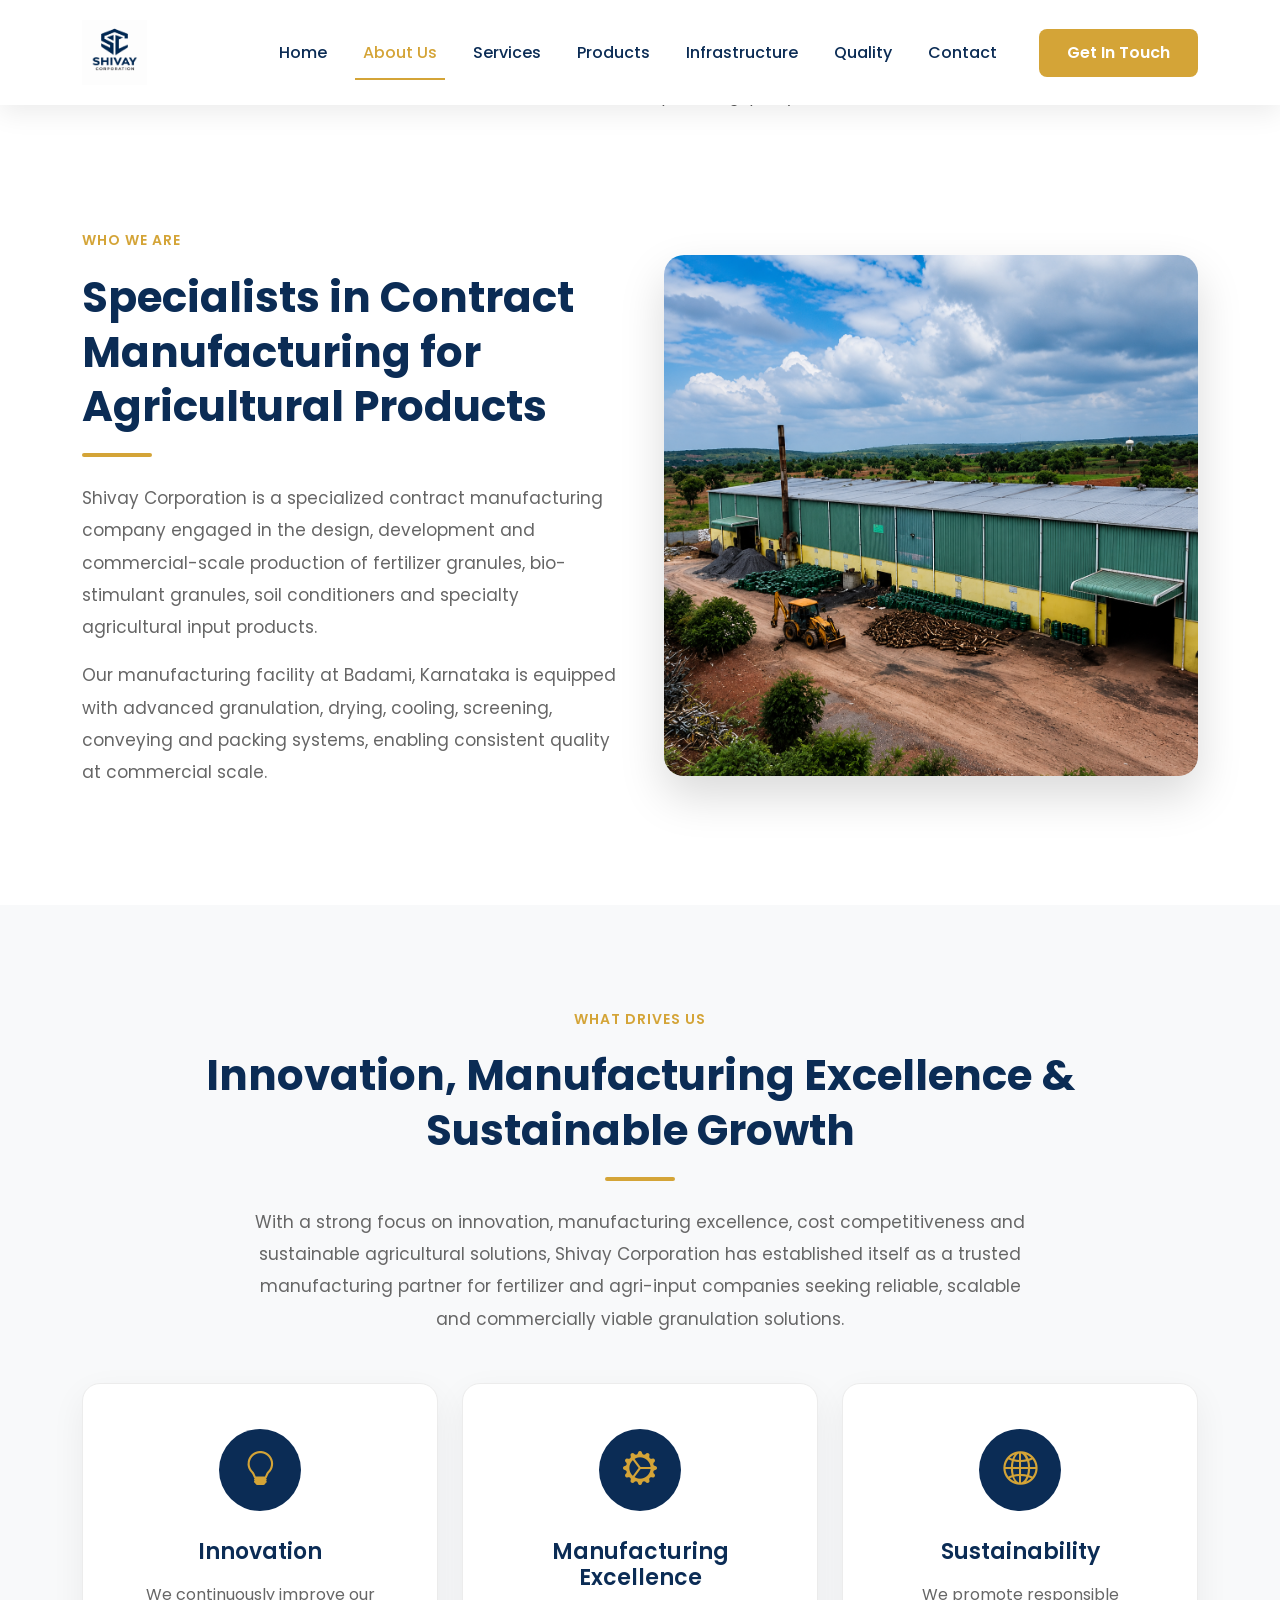
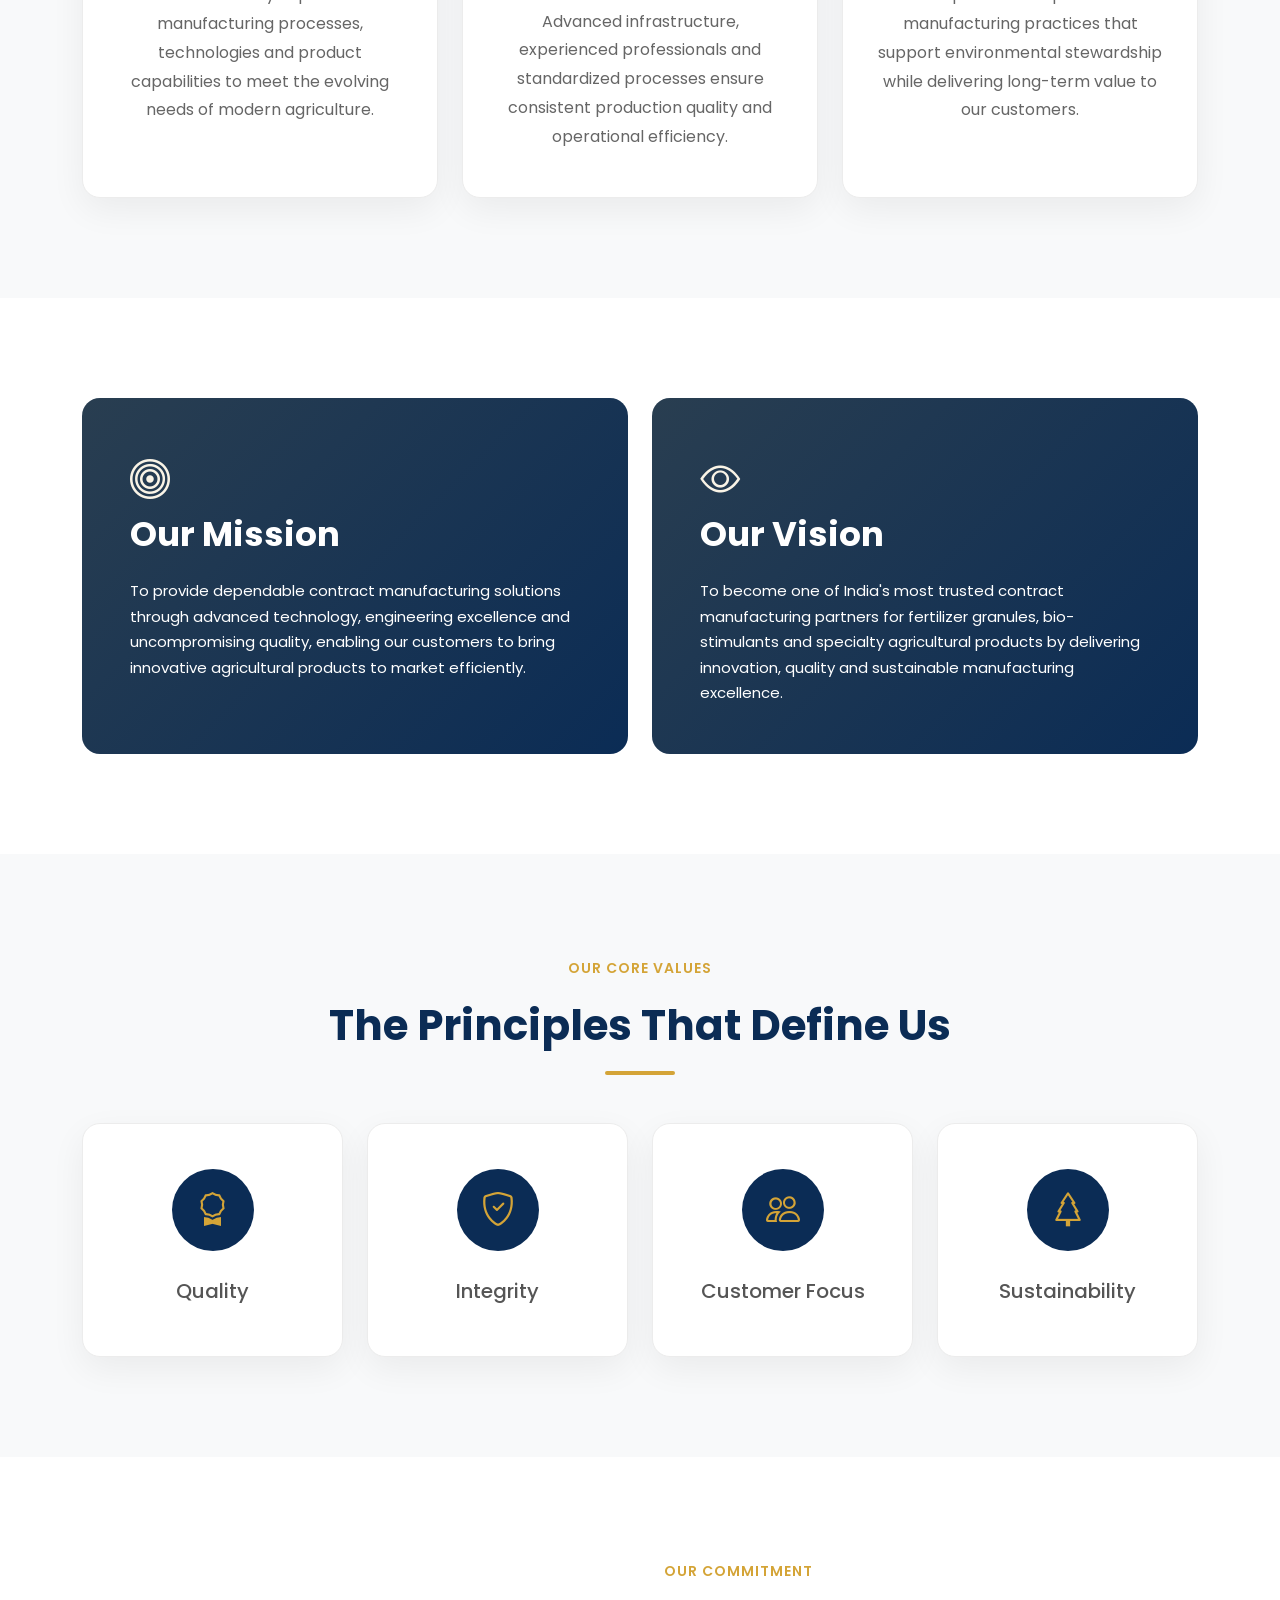
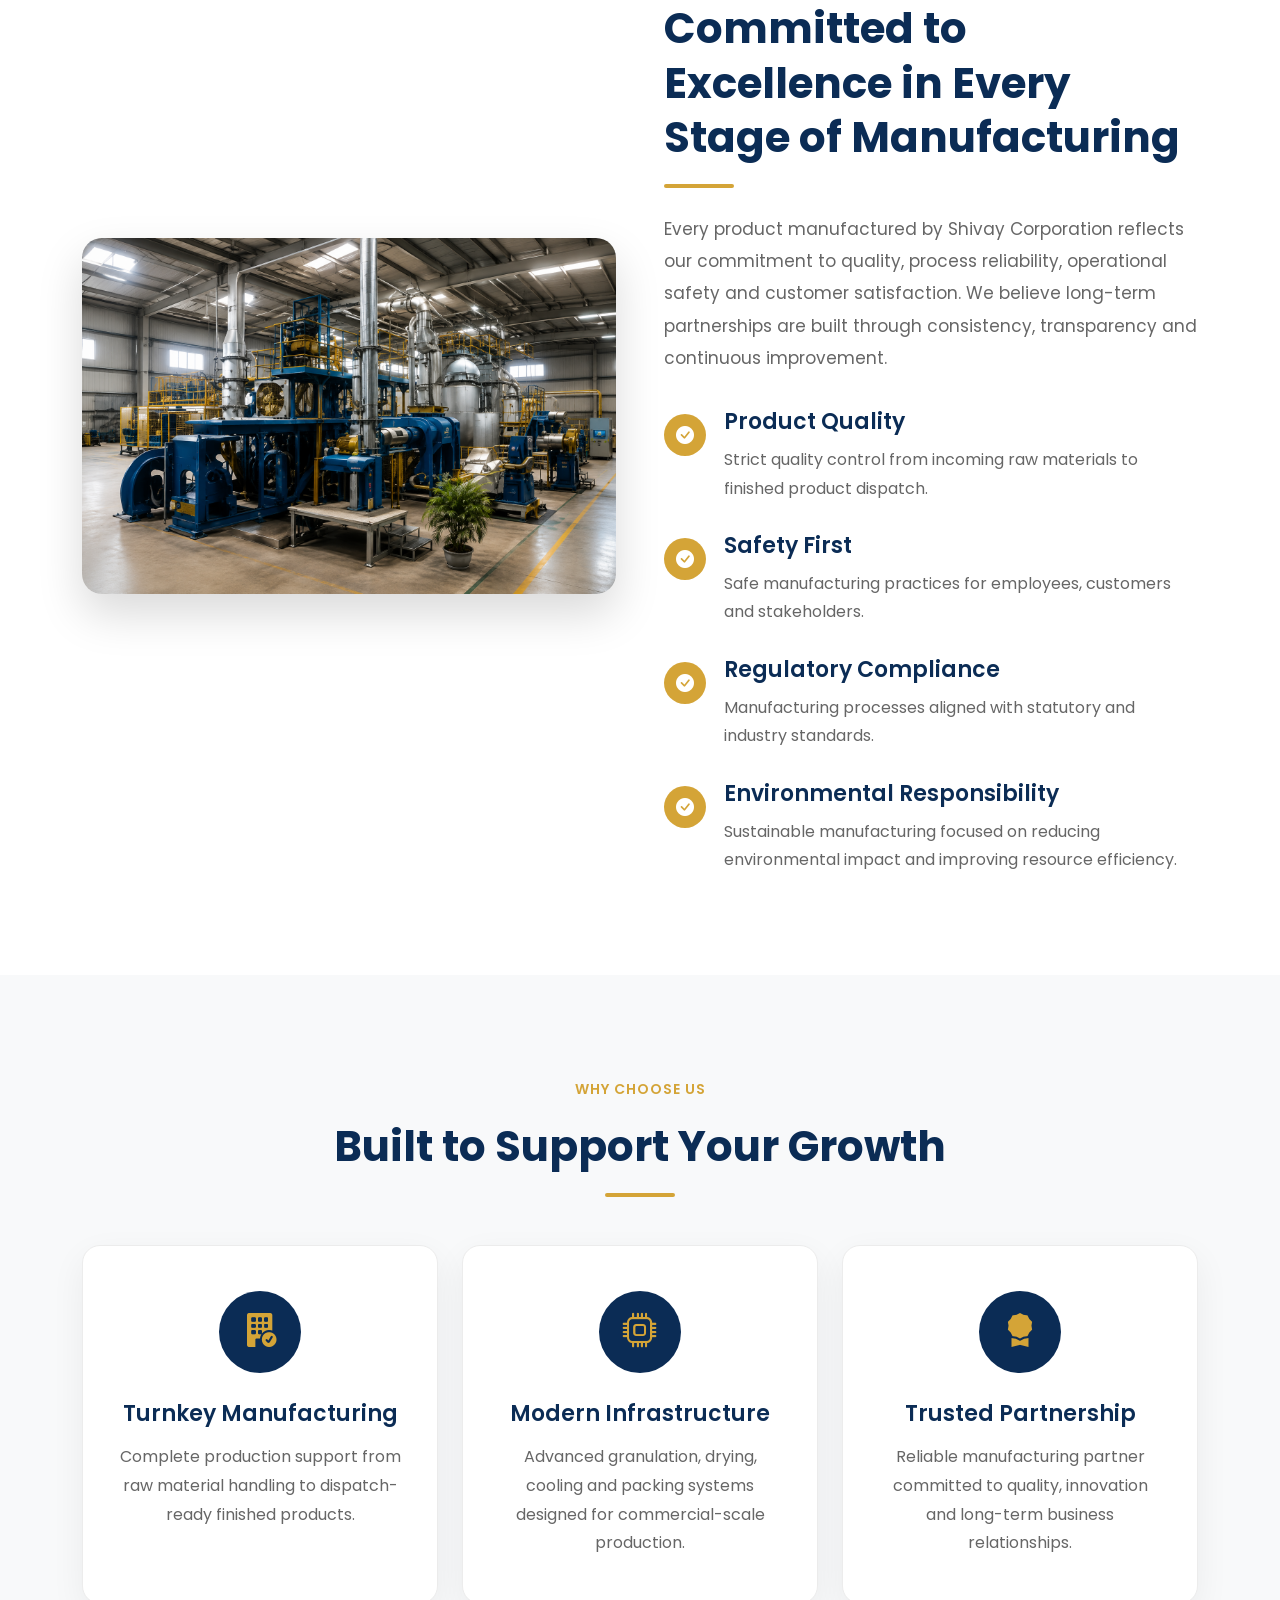
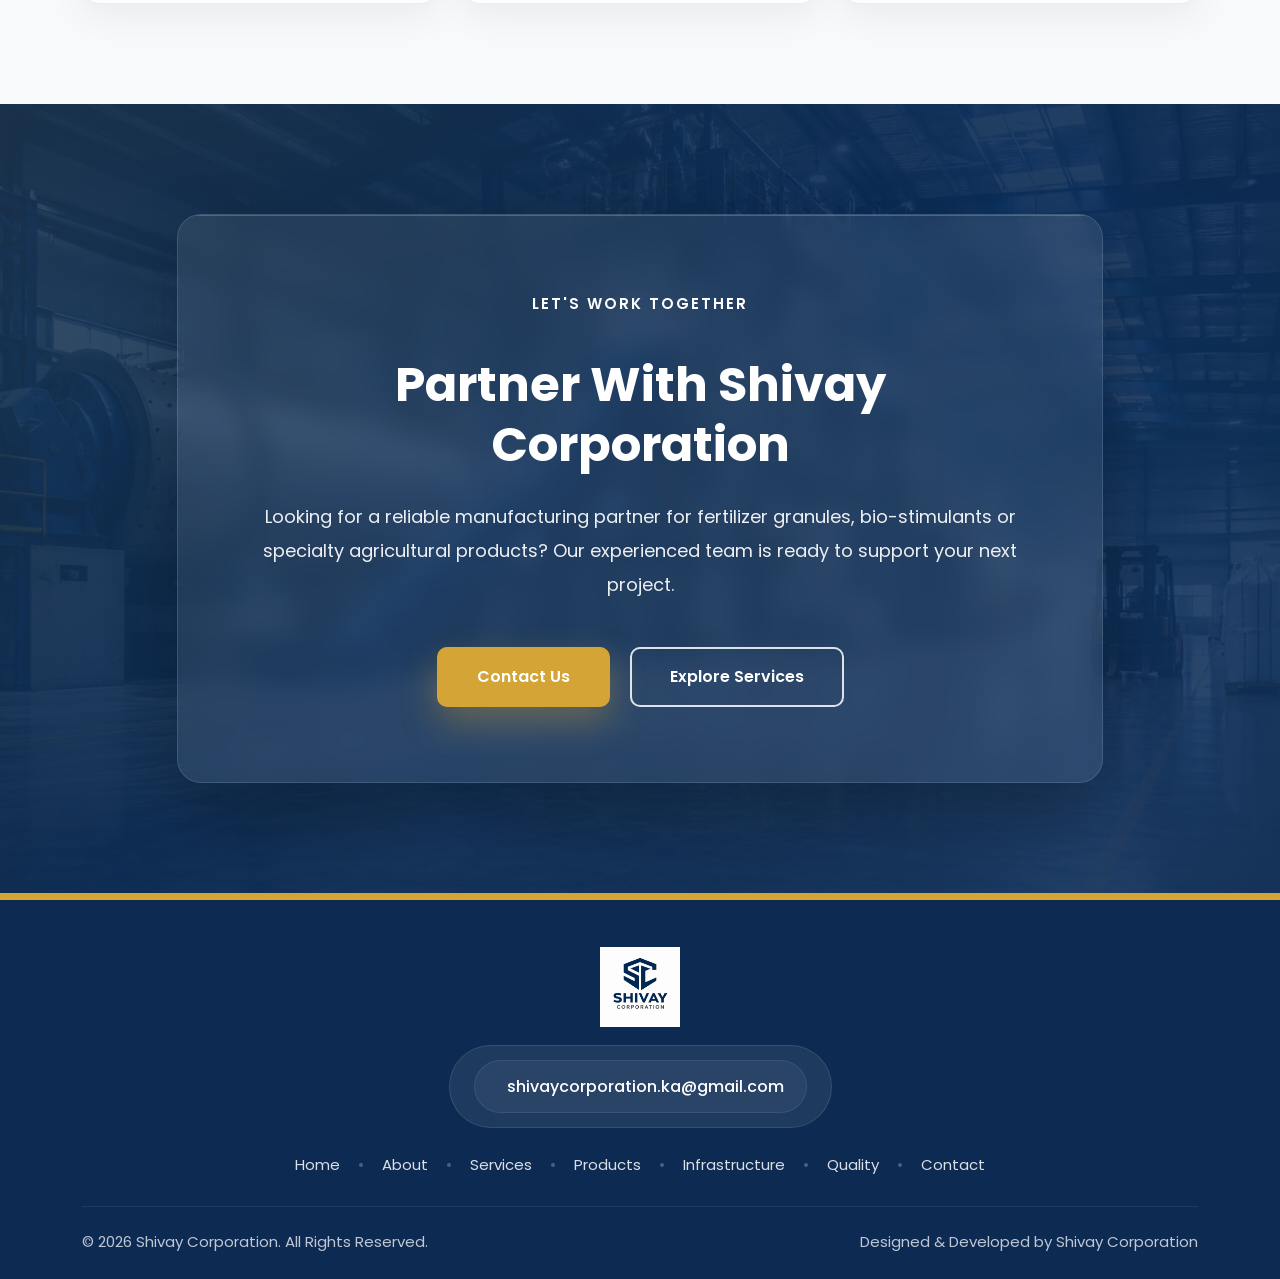
==== commit 8b4a5e14: "final code" ====
--- a/about.html
+++ b/about.html
@@ -203,7 +203,7 @@
 
                 <div class="col-lg-6">
 
-                    <img src="assets/images/home/company-building.jpg"
+                    <img src="assets/images/home/warehouse.jpg"
                         class="img-fluid rounded-4 shadow-lg"
                         alt="Company">
 
